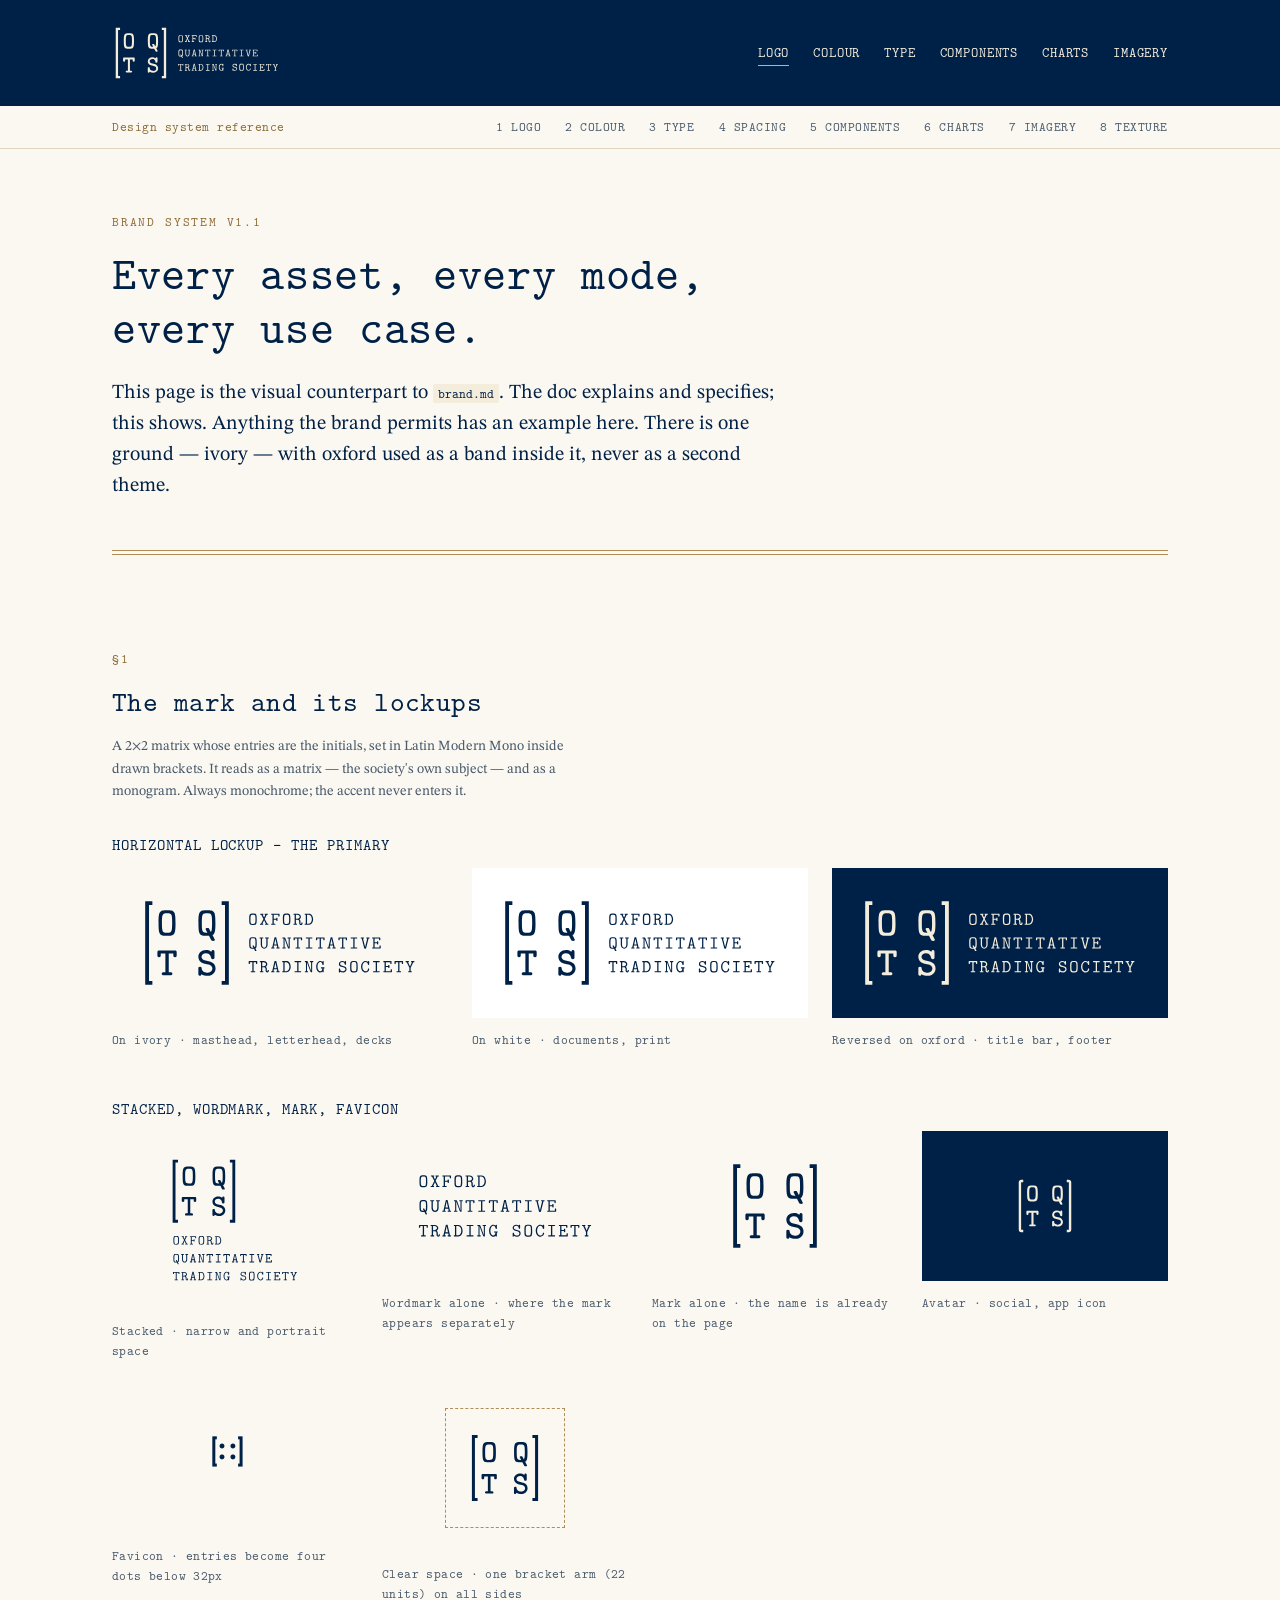
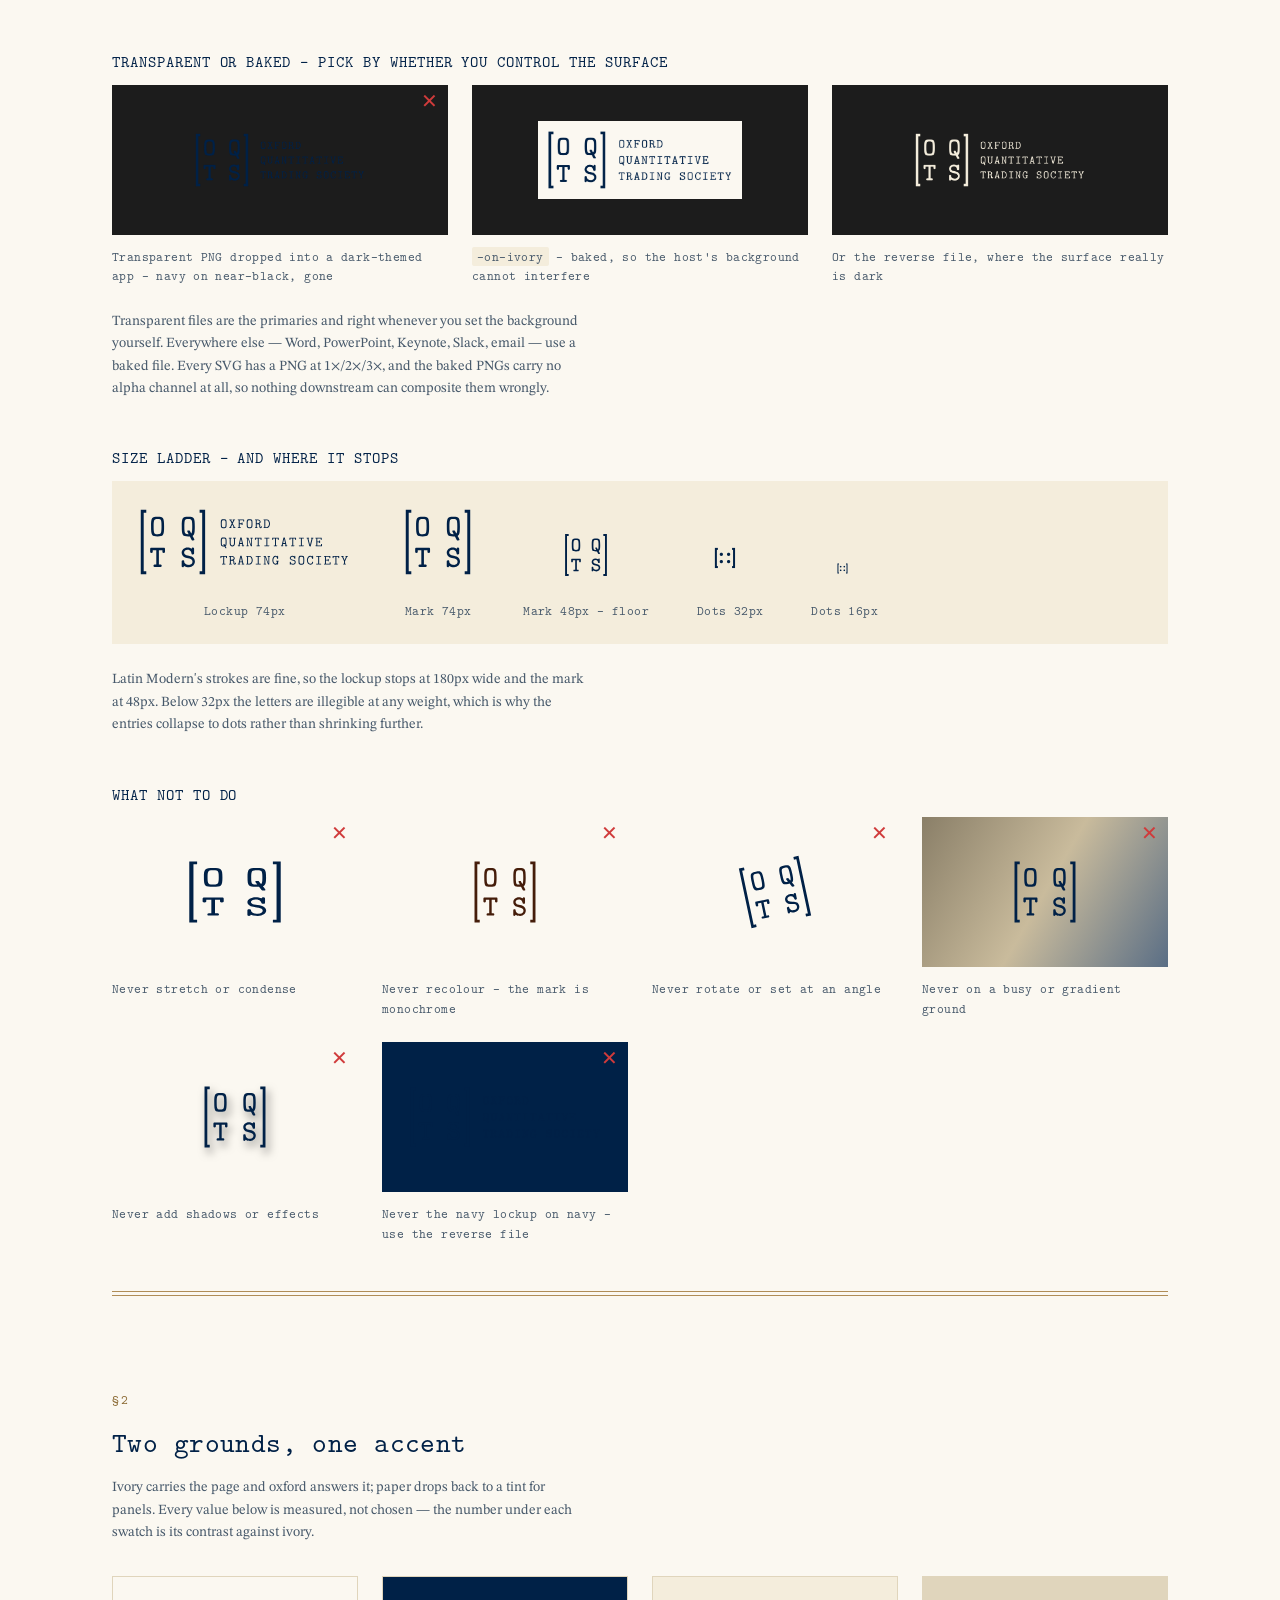
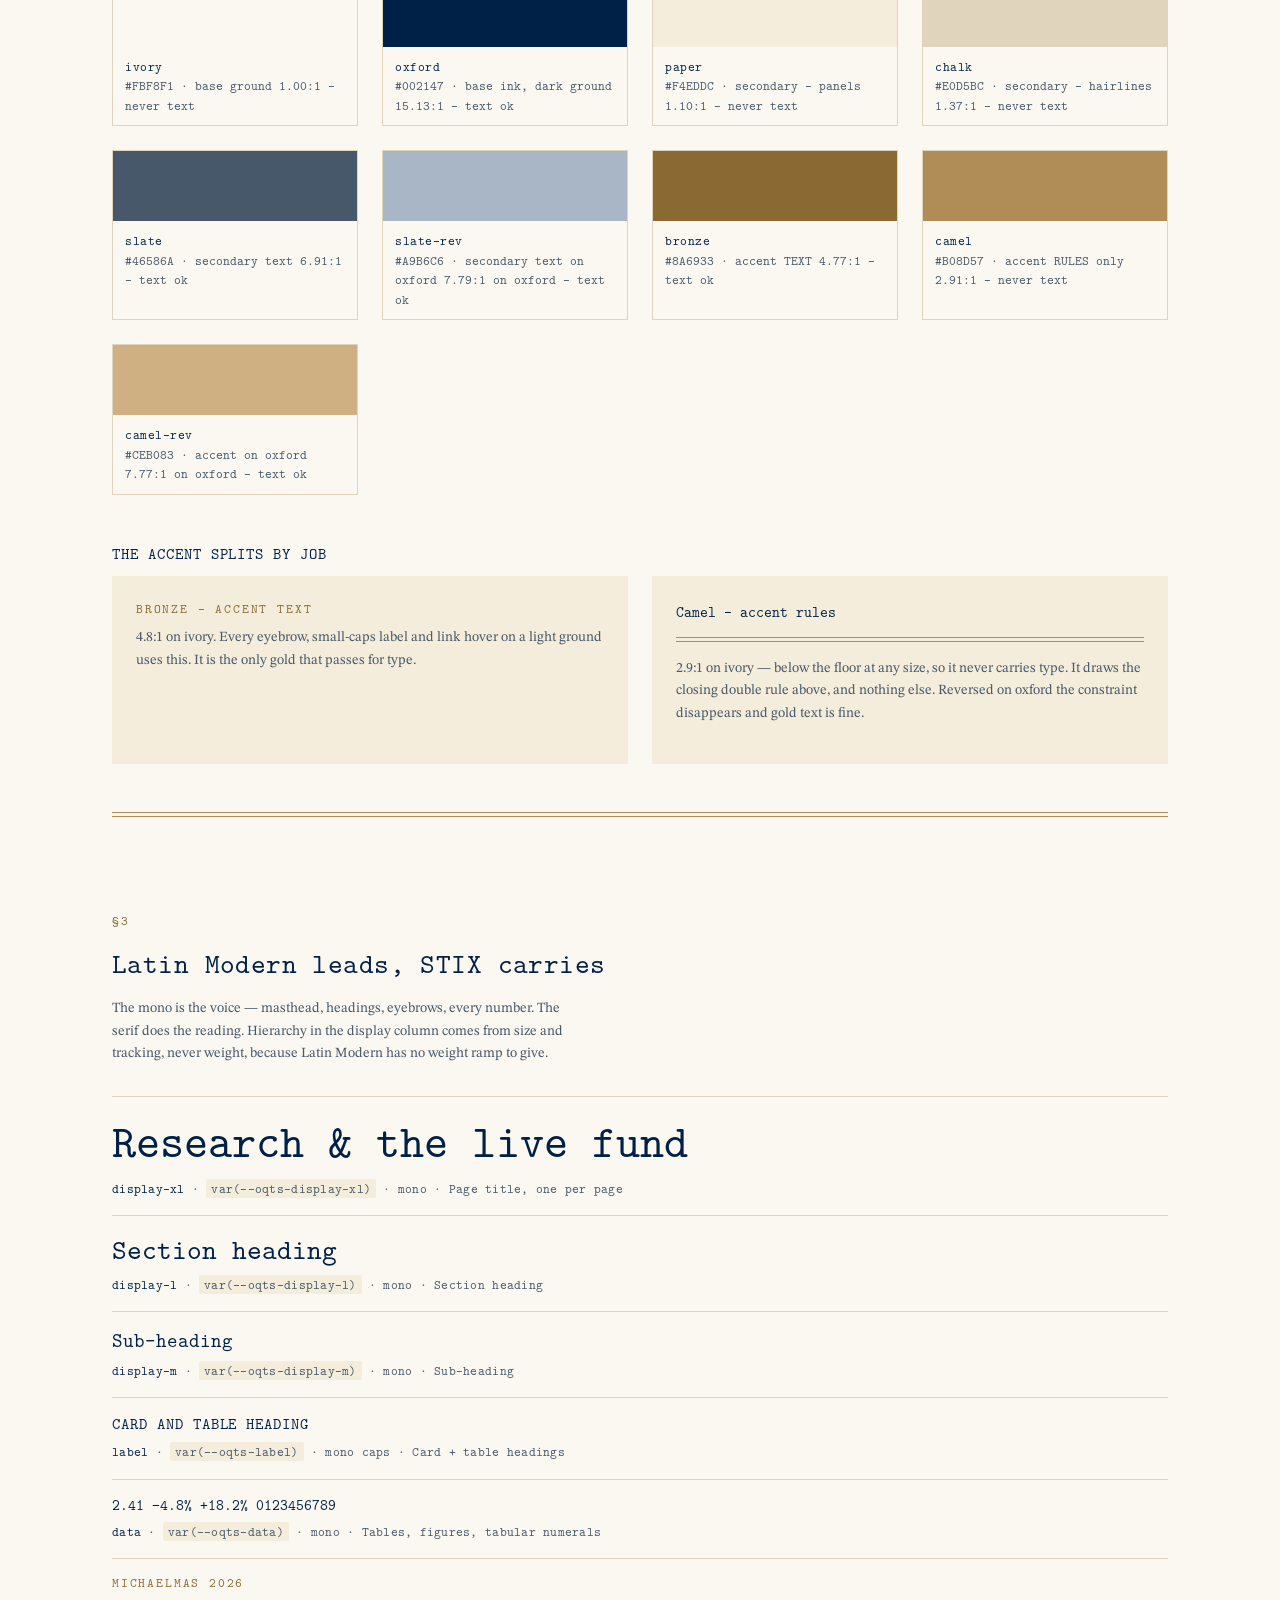
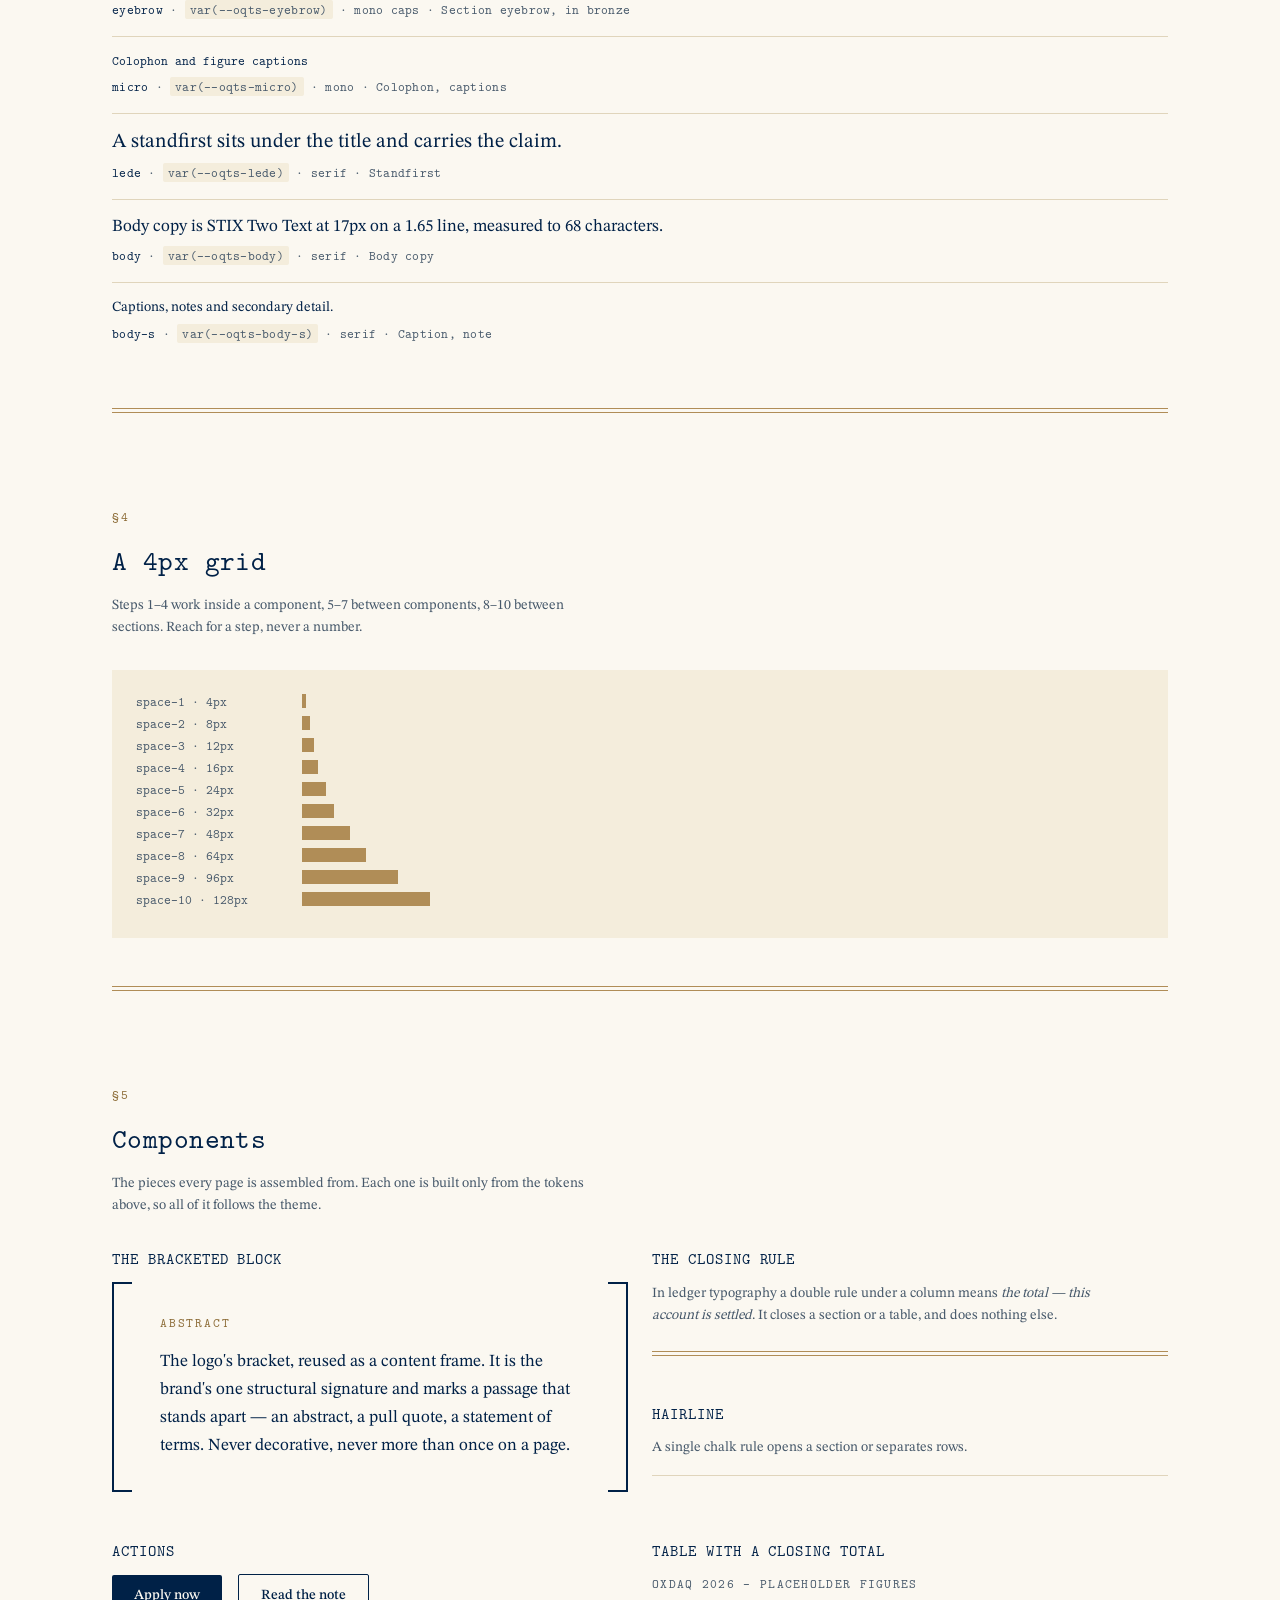
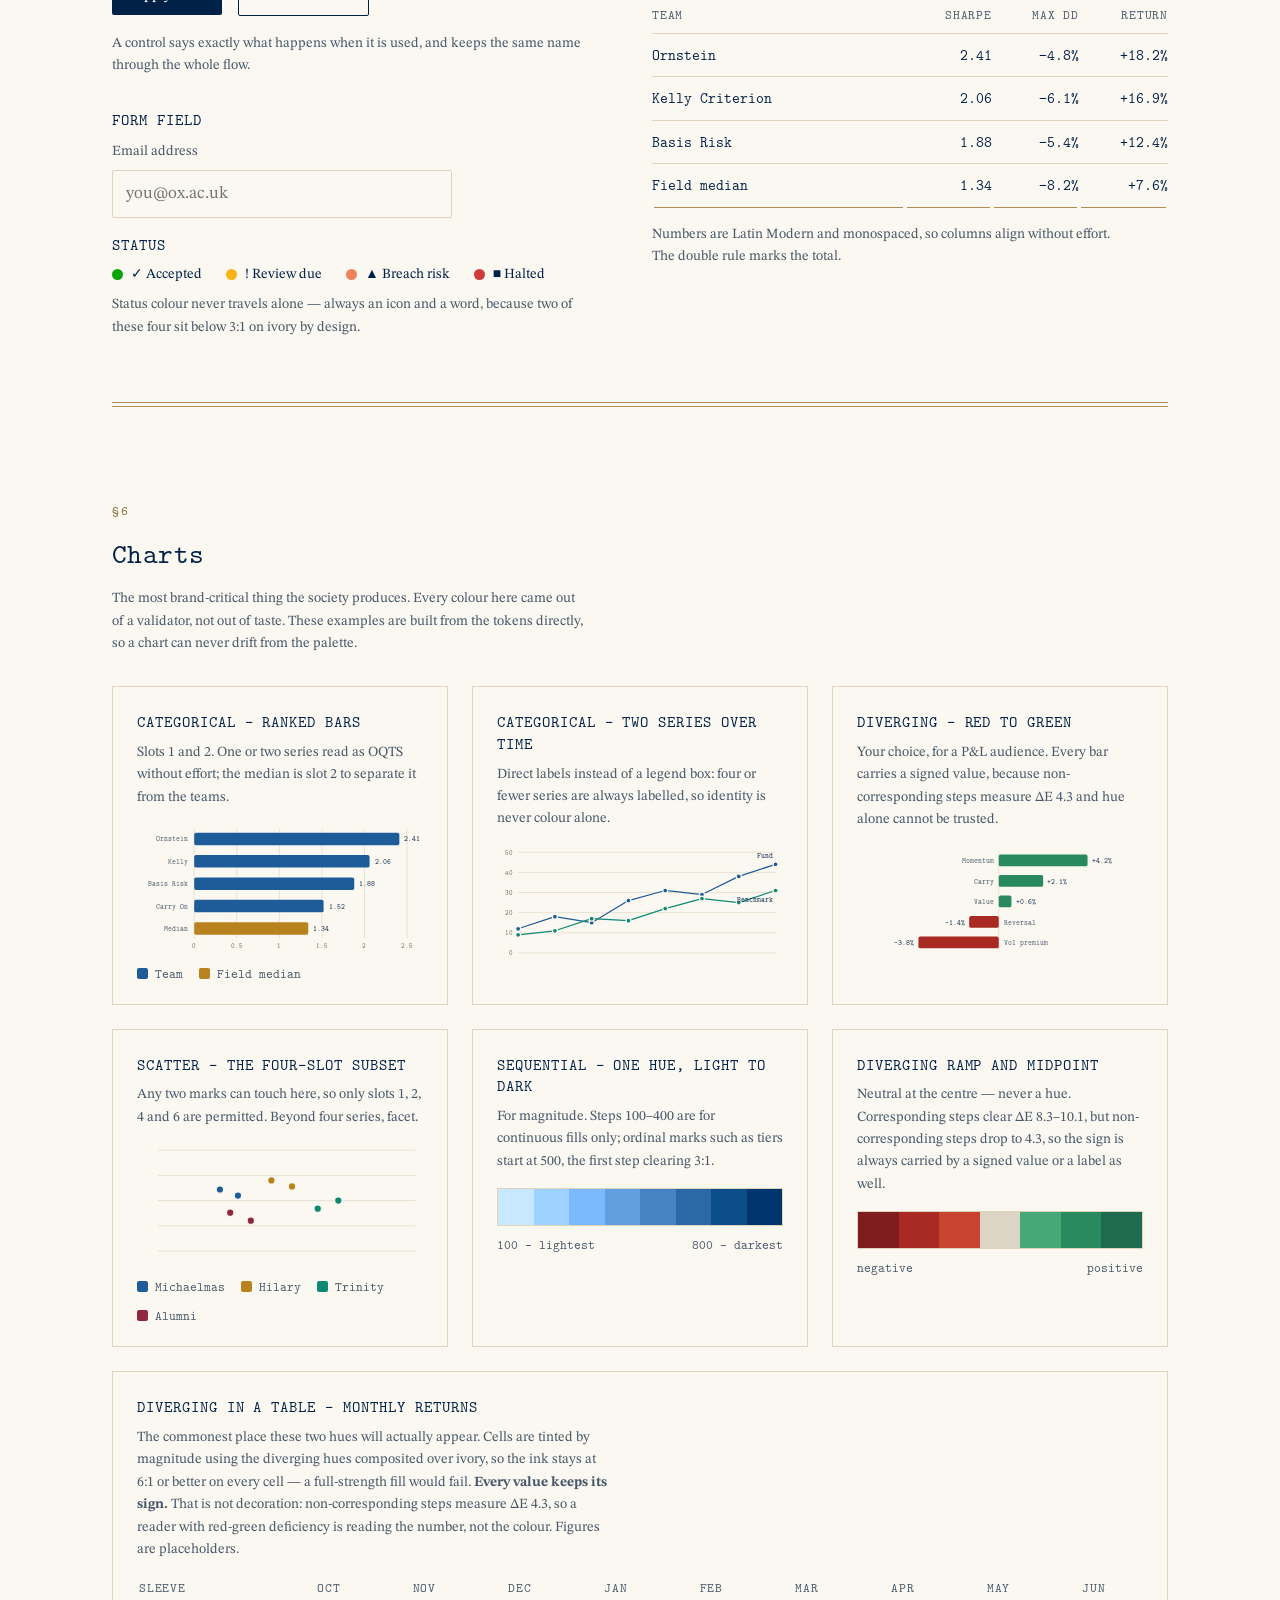
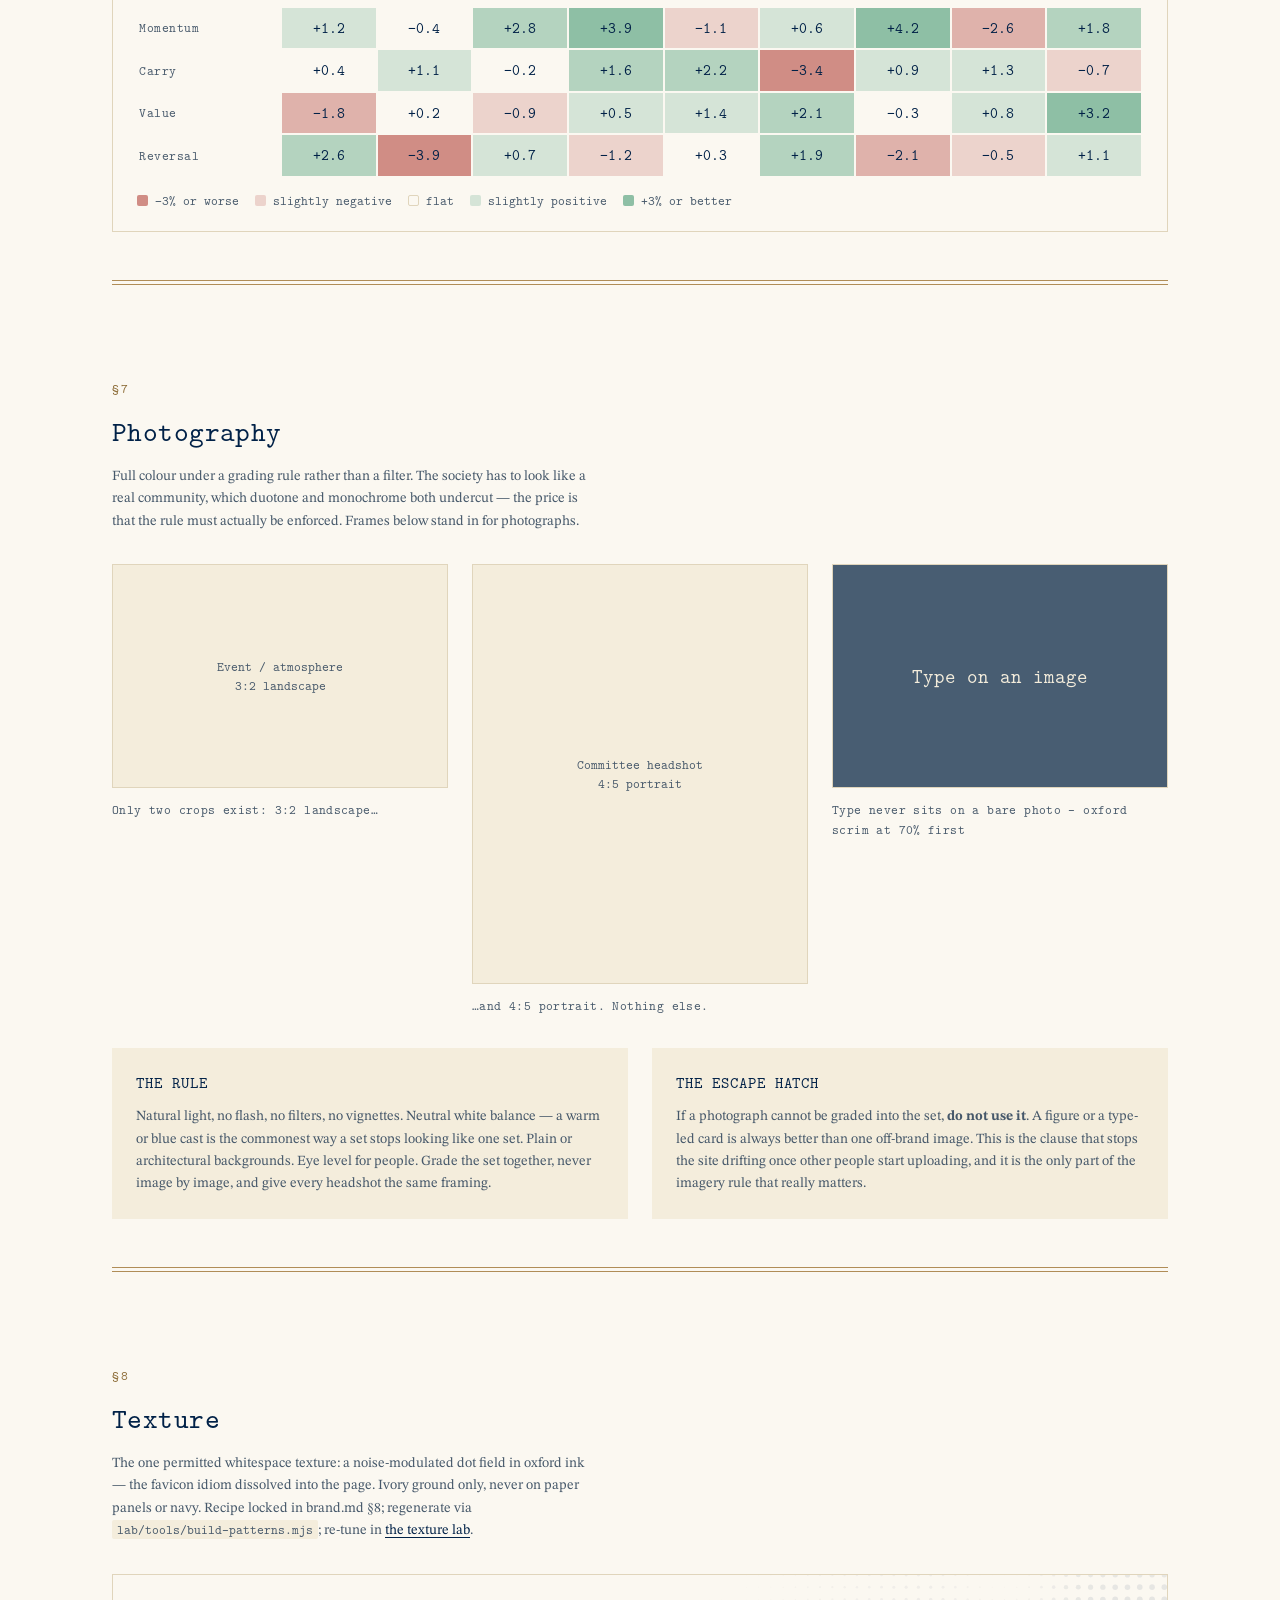
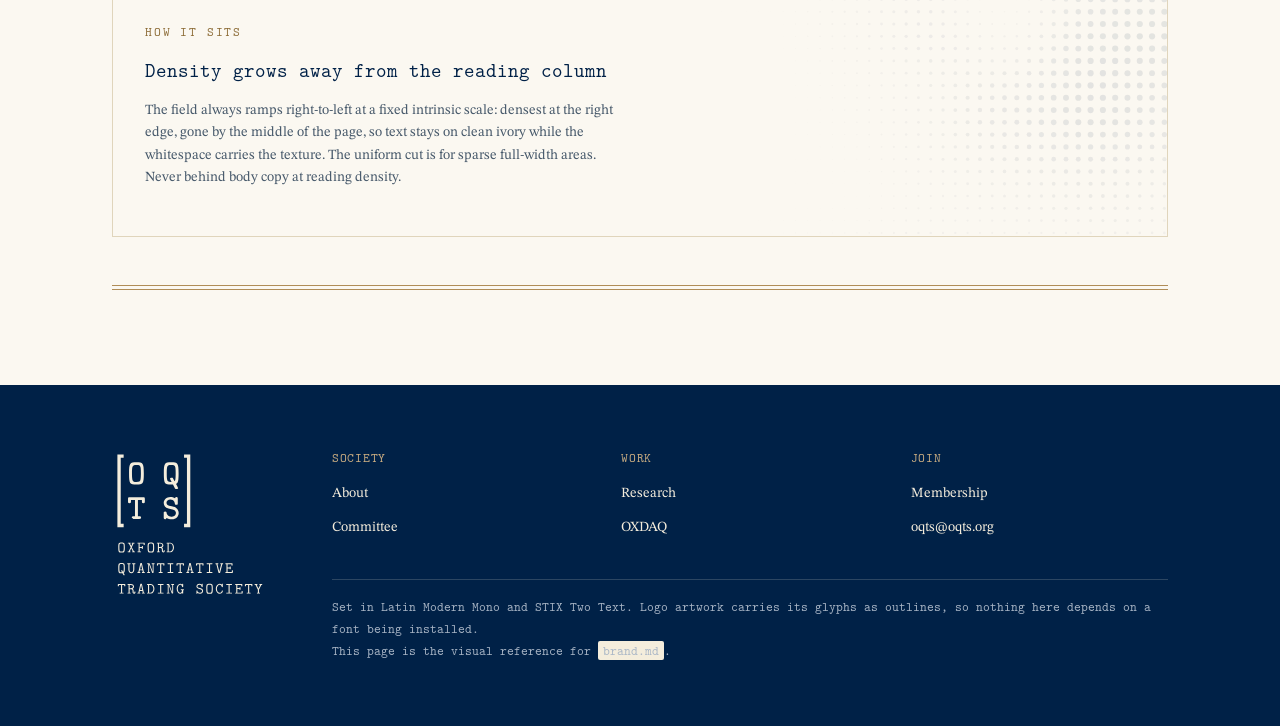
==== demo/index.html @ 9b5fce25 "Texture: fixed intrinsic scale, longer right-to-left ramp, bottom fade The right cut carries explici" ====
<!doctype html>
<html lang="en-GB">
<head>
<meta charset="utf-8">
<meta name="viewport" content="width=device-width, initial-scale=1">
<title>OQTS — design system reference</title>
<link rel="icon" href="../assets/favicon/favicon.ico">
<link rel="stylesheet" href="../assets/oqts.css">
<style>
*,*::before,*::after{box-sizing:border-box}
html{-webkit-text-size-adjust:100%; scroll-behavior:smooth}
body{
  margin:0; background:var(--oqts-surface); color:var(--oqts-ink);
  font:400 var(--oqts-body)/var(--oqts-lh-body) var(--oqts-text);
  transition:background .18s linear, color .18s linear;
}
.wrap{max-width:var(--oqts-content);margin:0 auto;padding:0 var(--oqts-gutter)}
.col{max-width:var(--oqts-measure)}

/* ── type roles ── */
.eyebrow{font:400 var(--oqts-eyebrow)/var(--oqts-lh-ui) var(--oqts-display);
  letter-spacing:var(--oqts-track-eyebrow);text-transform:uppercase;
  color:var(--oqts-accent-text);margin:0 0 var(--oqts-space-4)}
h1,h2,h3,h4{font-family:var(--oqts-display);font-weight:400;color:var(--oqts-ink);margin:0}
h1{font-size:var(--oqts-display-xl);line-height:var(--oqts-lh-tight);
  letter-spacing:var(--oqts-track-display);margin-bottom:var(--oqts-space-5)}
h2{font-size:var(--oqts-display-l);line-height:var(--oqts-lh-heading);
  letter-spacing:var(--oqts-track-display);margin-bottom:var(--oqts-space-4)}
h3{font-size:var(--oqts-display-m);line-height:1.3;margin-bottom:var(--oqts-space-3)}
h4{font-size:var(--oqts-label);line-height:1.35;letter-spacing:var(--oqts-track-label);
  text-transform:uppercase;margin-bottom:var(--oqts-space-3)}
p{margin:0 0 var(--oqts-space-4)}
.lede{font-size:var(--oqts-lede);line-height:1.55}
.note{font-size:var(--oqts-body-s);line-height:1.6;color:var(--oqts-ink-2);max-width:var(--oqts-measure)}
.mono{font-family:var(--oqts-display);font-size:var(--oqts-data)}
a{color:var(--oqts-ink);text-underline-offset:3px}
a:hover{color:var(--oqts-accent-text)}
:focus-visible{outline:2px solid var(--oqts-accent-text);outline-offset:3px}
code{font-family:var(--oqts-display);font-size:var(--oqts-micro);
  background:var(--oqts-surface-2);padding:1px 5px;border-radius:2px}

/* ── signature devices ── */
.close-rule{position:relative;border-top:1px solid var(--oqts-accent-rule);height:4px;
  margin-top:var(--oqts-space-7)}
.close-rule::after{content:'';position:absolute;inset:3px 0 auto 0;
  border-top:1px solid var(--oqts-accent-rule)}
.hair{border:0;border-top:var(--oqts-rule) solid var(--oqts-hairline);margin:0}
.bracketed{position:relative;padding:var(--oqts-space-6) var(--oqts-space-7)}
.bracketed::before,.bracketed::after{content:'';position:absolute;top:0;bottom:0;width:20px;
  border:2px solid var(--oqts-ink)}
.bracketed::before{left:0;border-right:0}
.bracketed::after{right:0;border-left:0}

/* ── page furniture ── */
.masthead{background:var(--oqts-oxford);padding:var(--oqts-space-5) 0}
.masthead .bar{display:flex;align-items:center;justify-content:space-between;
  gap:var(--oqts-space-6);flex-wrap:wrap}
.masthead img{height:58px;width:auto;display:block}
.masthead nav ul{display:flex;gap:var(--oqts-space-5);list-style:none;margin:0;padding:0;flex-wrap:wrap}
.masthead nav a{font:400 var(--oqts-body-s)/1 var(--oqts-display);letter-spacing:var(--oqts-track-label);
  text-transform:uppercase;text-decoration:none;color:var(--oqts-paper)}
.masthead nav a:hover{color:var(--oqts-camel-rev)}
.masthead nav a[aria-current]{border-bottom:1px solid var(--oqts-camel-rev);padding-bottom:4px}

.toolbar{position:sticky;top:0;z-index:20;background:var(--oqts-surface);
  border-bottom:1px solid var(--oqts-hairline);padding:var(--oqts-space-3) 0}
.toolbar .inner{display:flex;gap:var(--oqts-space-5);align-items:center;flex-wrap:wrap;
  font:400 var(--oqts-micro)/1.4 var(--oqts-display);letter-spacing:.04em}
.toolbar a{color:var(--oqts-ink-2);text-decoration:none;text-transform:uppercase}
.toolbar a:hover{color:var(--oqts-accent-text)}

section{padding-top:var(--oqts-space-9)}
.sec-head{margin-bottom:var(--oqts-space-6)}
.grid{display:grid;gap:var(--oqts-space-5)}
.g2{grid-template-columns:repeat(auto-fit,minmax(290px,1fr))}
.g3{grid-template-columns:repeat(auto-fit,minmax(215px,1fr))}
.panel{background:var(--oqts-surface-2);padding:var(--oqts-space-5)}
.spec{font:400 var(--oqts-micro)/1.55 var(--oqts-display);color:var(--oqts-ink-2);
  letter-spacing:.02em;margin-top:var(--oqts-space-2)}
.spec b{color:var(--oqts-ink);font-weight:400}
figure{margin:0}
figcaption{font:400 var(--oqts-micro)/1.5 var(--oqts-display);color:var(--oqts-ink-2);
  margin-top:var(--oqts-space-3);letter-spacing:.03em}

/* ── logo displays ── */
.logo-cell{background:var(--oqts-surface-2);padding:var(--oqts-space-5);
  display:flex;align-items:center;justify-content:center;min-height:150px}
.logo-cell.on-ivory{background:var(--oqts-ivory)}
.logo-cell.on-white{background:#fff}
.logo-cell.on-navy{background:var(--oqts-oxford)}
.logo-cell img{max-width:100%;height:auto}
.ladder{display:flex;align-items:flex-end;gap:var(--oqts-space-7);flex-wrap:wrap}
.ladder figure{text-align:center}
.avatar{width:72px;height:72px;border-radius:50%;overflow:hidden;display:block}
.avatar img{width:100%;height:100%;display:block}
.clearspace{position:relative;display:inline-block;padding:22px}
.clearspace::before{content:'';position:absolute;inset:0;border:1px dashed var(--oqts-accent-rule)}
.dont{position:relative}
.dont::after{content:'✕';position:absolute;top:6px;right:10px;color:var(--oqts-status-critical);
  font:400 20px/1 var(--oqts-display)}

/* ── colour ── */
.sw{border:1px solid var(--oqts-hairline)}
.sw .chip{height:70px}
.sw .info{padding:10px 12px;font:400 var(--oqts-micro)/1.5 var(--oqts-display)}
.sw .info b{display:block;font-weight:400;letter-spacing:.04em;color:var(--oqts-ink)}
.sw .info span{color:var(--oqts-ink-2)}

/* ── spacing ── */
.space-row{display:flex;align-items:center;gap:var(--oqts-space-4);margin-bottom:var(--oqts-space-2)}
.space-bar{background:var(--oqts-accent-rule);height:14px}
.space-lab{font:400 var(--oqts-micro)/1 var(--oqts-display);color:var(--oqts-ink-2);min-width:150px}

/* ── components ── */
.btn{display:inline-block;font:500 var(--oqts-body-s)/1 var(--oqts-text);
  background:var(--oqts-ink);color:var(--oqts-surface);padding:13px 22px;border:0;
  border-radius:2px;cursor:pointer;text-decoration:none}
.btn:hover{background:var(--oqts-accent-text);color:var(--oqts-surface)}
.btn.secondary{background:none;color:var(--oqts-ink);border:1px solid var(--oqts-ink)}
.btn.secondary:hover{background:var(--oqts-ink);color:var(--oqts-surface)}
.field{display:block;margin-bottom:var(--oqts-space-4);max-width:340px}
.field span{display:block;font:400 var(--oqts-body-s)/1.4 var(--oqts-text);
  color:var(--oqts-ink-2);margin-bottom:var(--oqts-space-2)}
.field input{width:100%;font:400 var(--oqts-body)/1.4 var(--oqts-text);
  padding:11px 13px;background:var(--oqts-surface);color:var(--oqts-ink);
  border:1px solid var(--oqts-hairline);border-radius:2px}
.field input:focus-visible{border-color:var(--oqts-ink)}
table{width:100%;border-collapse:collapse;font:400 var(--oqts-data)/1.5 var(--oqts-display);
  font-variant-numeric:tabular-nums}
caption{text-align:left;font:400 var(--oqts-micro)/1.5 var(--oqts-display);
  letter-spacing:.1em;text-transform:uppercase;color:var(--oqts-ink-2);
  padding-bottom:var(--oqts-space-3)}
th{text-align:left;font-weight:400;color:var(--oqts-ink-2);letter-spacing:var(--oqts-track-label);
  text-transform:uppercase;font-size:var(--oqts-micro);padding:0 var(--oqts-space-4) var(--oqts-space-2) 0;
  border-bottom:1px solid var(--oqts-hairline)}
td{padding:10px var(--oqts-space-4) 10px 0;border-bottom:1px solid var(--oqts-hairline)}
td.num,th.num{text-align:right;padding-right:0}
tr.total td{border-bottom:0;border-top:1px solid var(--oqts-accent-rule);
  box-shadow:0 3px 0 -2px var(--oqts-accent-rule)}
.rtn{width:100%;border-collapse:separate;border-spacing:2px;
  font:400 var(--oqts-data)/1.5 var(--oqts-display);font-variant-numeric:tabular-nums}
.rtn th{border:0;padding:0 0 var(--oqts-space-2) 0;text-align:center}
.rtn th.row{text-align:left;padding-right:var(--oqts-space-4)}
.rtn td{border:0;padding:9px 6px;text-align:center;color:var(--oqts-chart-ink)}
.rtn td.row{text-align:left;color:var(--oqts-ink-2);background:none;padding-left:0;
  font-size:var(--oqts-micro);letter-spacing:.04em}
.status-row{display:flex;gap:var(--oqts-space-5);flex-wrap:wrap;align-items:center}
.status{display:flex;align-items:center;gap:8px;font:400 var(--oqts-body-s)/1 var(--oqts-text);
  color:var(--oqts-ink)}
.status i{width:11px;height:11px;border-radius:50%;display:block;flex:none}

/* ── charts ── */
.chart{background:var(--oqts-chart-surface);padding:var(--oqts-space-5);
  border:1px solid var(--oqts-hairline)}
.chart h4{margin-bottom:var(--oqts-space-2)}
.chart svg{display:block;width:100%;height:auto;overflow:visible}
.legend{display:flex;gap:var(--oqts-space-4);flex-wrap:wrap;margin-top:var(--oqts-space-3);
  font:400 var(--oqts-micro)/1 var(--oqts-display);color:var(--oqts-ink-2)}
.legend span{display:flex;align-items:center;gap:7px}
.legend i{width:11px;height:11px;display:block;border-radius:2px}
.ramp{display:flex;height:38px;border:1px solid var(--oqts-hairline)}
.ramp div{flex:1}

/* ── imagery ── */
.imgframe{background:var(--oqts-surface-2);border:1px solid var(--oqts-hairline);
  display:flex;align-items:center;justify-content:center;
  font:400 var(--oqts-micro)/1.5 var(--oqts-display);color:var(--oqts-ink-2);text-align:center;padding:12px}
.r32{aspect-ratio:3/2}.r45{aspect-ratio:4/5}
.scrim{position:relative;color:var(--oqts-paper)}
.scrim::before{content:'';position:absolute;inset:0;background:var(--oqts-oxford);opacity:.7}
.scrim .on-top{position:relative;font-family:var(--oqts-display);font-size:var(--oqts-display-m);
  color:var(--oqts-paper)}

footer{background:var(--oqts-oxford);color:var(--oqts-paper);
  padding:var(--oqts-space-8) 0 var(--oqts-space-7);margin-top:var(--oqts-space-9)}
footer img{height:150px;width:auto;display:block}
footer .cols{display:grid;grid-template-columns:auto 1fr;gap:var(--oqts-space-8);align-items:start}
footer h4{color:var(--oqts-camel-rev);font-size:var(--oqts-micro)}
footer ul{list-style:none;margin:0;padding:0}
footer li{margin-bottom:6px}
footer a{color:var(--oqts-paper);text-decoration:none;font-size:var(--oqts-body-s)}
footer a:hover{color:var(--oqts-camel-rev);text-decoration:underline}
footer .colophon{margin-top:var(--oqts-space-6);padding-top:var(--oqts-space-4);
  border-top:1px solid rgba(244,237,220,.18);
  font:400 var(--oqts-micro)/1.7 var(--oqts-display);color:var(--oqts-slate-rev)}
.foot-links{display:grid;grid-template-columns:repeat(auto-fit,minmax(140px,1fr));gap:var(--oqts-space-6)}

@media (max-width:680px){
  footer .cols{grid-template-columns:1fr}
  .bracketed{padding:var(--oqts-space-5) var(--oqts-space-5)}
  .bracketed::before,.bracketed::after{width:13px}
}
@media (prefers-reduced-motion:reduce){*{transition:none!important;animation:none!important}}
</style>
</head>
<body>

<header class="masthead">
  <div class="wrap bar">
    <a href="#top" aria-label="OQTS home"><img id="mastLogo"
       src="../assets/logo/oqts-lockup-reverse.svg" alt="Oxford Quantitative Trading Society"></a>
    <nav aria-label="Primary"><ul>
      <li><a href="#logo" aria-current="page">Logo</a></li>
      <li><a href="#colour">Colour</a></li>
      <li><a href="#type">Type</a></li>
      <li><a href="#components">Components</a></li>
      <li><a href="#charts">Charts</a></li>
      <li><a href="#imagery">Imagery</a></li>
    </ul></nav>
  </div>
</header>

<div class="toolbar">
  <div class="wrap inner">
    <span style="color:var(--oqts-accent-text);margin-right:auto">Design system reference</span>
    <a href="#logo">1 Logo</a><a href="#colour">2 Colour</a><a href="#type">3 Type</a>
    <a href="#space">4 Spacing</a><a href="#components">5 Components</a>
    <a href="#charts">6 Charts</a><a href="#imagery">7 Imagery</a><a href="#texture">8 Texture</a>
  </div>
</div>

<main id="top">
  <div class="wrap">
    <section style="padding-top:var(--oqts-space-8)">
      <p class="eyebrow">Brand system v1.1</p>
      <h1 class="col">Every asset, every mode,<br>every use case.</h1>
      <p class="lede col">This page is the visual counterpart to <code>brand.md</code>. The doc
        explains and specifies; this shows. Anything the brand permits has an example here.
        There is one ground — ivory — with oxford used as a band inside it, never as a second theme.</p>
      <div class="close-rule"></div>
    </section>

    <!-- ══════════ 1. LOGO ══════════ -->
    <section id="logo">
      <div class="sec-head">
        <p class="eyebrow">§1</p>
        <h2>The mark and its lockups</h2>
        <p class="note">A 2&times;2 matrix whose entries are the initials, set in Latin Modern Mono
          inside drawn brackets. It reads as a matrix — the society's own subject — and as a
          monogram. Always monochrome; the accent never enters it.</p>
      </div>

      <h4>Horizontal lockup — the primary</h4>
      <div class="grid g3" style="margin-bottom:var(--oqts-space-7)">
        <figure><div class="logo-cell on-ivory"><img src="../assets/logo/oqts-lockup.svg" alt="" style="height:96px"></div>
          <figcaption>On ivory · masthead, letterhead, decks</figcaption></figure>
        <figure><div class="logo-cell on-white"><img src="../assets/logo/oqts-lockup.svg" alt="" style="height:96px"></div>
          <figcaption>On white · documents, print</figcaption></figure>
        <figure><div class="logo-cell on-navy"><img src="../assets/logo/oqts-lockup-reverse.svg" alt="" style="height:96px"></div>
          <figcaption>Reversed on oxford · title bar, footer</figcaption></figure>
      </div>

      <h4>Stacked, wordmark, mark, favicon</h4>
      <div class="grid g3" style="margin-bottom:var(--oqts-space-7)">
        <figure><div class="logo-cell on-ivory"><img src="../assets/logo/oqts-lockup-stacked.svg" alt="" style="height:130px"></div>
          <figcaption>Stacked · narrow and portrait space</figcaption></figure>
        <figure><div class="logo-cell on-ivory"><img src="../assets/logo/oqts-wordmark.svg" alt="" style="height:74px"></div>
          <figcaption>Wordmark alone · where the mark appears separately</figcaption></figure>
        <figure><div class="logo-cell on-ivory"><img src="../assets/logo/oqts-mark.svg" alt="" style="height:96px"></div>
          <figcaption>Mark alone · the name is already on the page</figcaption></figure>
        <figure><div class="logo-cell on-navy"><span class="avatar"><img src="../assets/logo/oqts-mark-on-navy.svg" alt=""></span></div>
          <figcaption>Avatar · social, app icon</figcaption></figure>
        <figure><div class="logo-cell on-ivory"><img src="../assets/favicon/favicon-48.png" alt="" style="height:48px;image-rendering:auto"></div>
          <figcaption>Favicon · entries become four dots below 32px</figcaption></figure>
        <figure><div class="logo-cell on-ivory"><span class="clearspace"><img src="../assets/logo/oqts-mark.svg" alt="" style="height:76px;display:block"></span></div>
          <figcaption>Clear space · one bracket arm (22 units) on all sides</figcaption></figure>
      </div>

      <h4>Transparent or baked — pick by whether you control the surface</h4>
      <div class="grid g3" style="margin-bottom:var(--oqts-space-7)">
        <figure class="dont"><div class="logo-cell" style="background:#1c1c1c">
            <img src="../assets/logo-png/oqts-lockup.png" alt="" style="height:60px"></div>
          <figcaption>Transparent PNG dropped into a dark-themed app — navy on near-black, gone</figcaption></figure>
        <figure><div class="logo-cell" style="background:#1c1c1c">
            <img src="../assets/logo-png/oqts-lockup-on-ivory.png" alt="" style="height:78px"></div>
          <figcaption><code>-on-ivory</code> — baked, so the host's background cannot interfere</figcaption></figure>
        <figure><div class="logo-cell" style="background:#1c1c1c">
            <img src="../assets/logo-png/oqts-lockup-reverse.png" alt="" style="height:60px"></div>
          <figcaption>Or the reverse file, where the surface really is dark</figcaption></figure>
      </div>
      <p class="note" style="margin-top:calc(var(--oqts-space-5)*-1);margin-bottom:var(--oqts-space-7)">
        Transparent files are the primaries and right whenever you set the background yourself.
        Everywhere else — Word, PowerPoint, Keynote, Slack, email — use a baked file. Every SVG
        has a PNG at 1&times;/2&times;/3&times;, and the baked PNGs carry no alpha channel at all,
        so nothing downstream can composite them wrongly.</p>

      <h4>Size ladder — and where it stops</h4>
      <div class="ladder panel" style="margin-bottom:var(--oqts-space-7)">
        <figure><img src="../assets/logo/oqts-lockup.svg" alt="" style="height:74px"><figcaption>Lockup 74px</figcaption></figure>
        <figure><img src="../assets/logo/oqts-mark.svg" alt="" style="height:74px"><figcaption>Mark 74px</figcaption></figure>
        <figure><img src="../assets/logo/oqts-mark.svg" alt="" style="height:48px"><figcaption>Mark 48px — floor</figcaption></figure>
        <figure><img src="../assets/favicon/favicon-32.png" alt="" style="height:32px"><figcaption>Dots 32px</figcaption></figure>
        <figure><img src="../assets/favicon/favicon-16.png" alt="" style="height:16px"><figcaption>Dots 16px</figcaption></figure>
      </div>
      <p class="note" style="margin-top:calc(var(--oqts-space-5)*-1);margin-bottom:var(--oqts-space-7)">
        Latin Modern's strokes are fine, so the lockup stops at 180px wide and the mark at 48px.
        Below 32px the letters are illegible at any weight, which is why the entries collapse to
        dots rather than shrinking further.</p>

      <h4>What not to do</h4>
      <div class="grid g3">
        <figure class="dont"><div class="logo-cell on-ivory"><img src="../assets/logo/oqts-mark.svg" alt="" style="height:70px;transform:scaleX(1.5)"></div>
          <figcaption>Never stretch or condense</figcaption></figure>
        <figure class="dont"><div class="logo-cell on-ivory"><img src="../assets/logo/oqts-mark.svg" alt="" style="height:70px;filter:sepia(1) saturate(6) hue-rotate(-20deg)"></div>
          <figcaption>Never recolour — the mark is monochrome</figcaption></figure>
        <figure class="dont"><div class="logo-cell on-ivory"><img src="../assets/logo/oqts-mark.svg" alt="" style="height:70px;transform:rotate(-12deg)"></div>
          <figcaption>Never rotate or set at an angle</figcaption></figure>
        <figure class="dont"><div class="logo-cell" style="background:linear-gradient(120deg,#8a7f68,#c9bb9c,#5a6e85)"><img src="../assets/logo/oqts-mark.svg" alt="" style="height:70px"></div>
          <figcaption>Never on a busy or gradient ground</figcaption></figure>
        <figure class="dont"><div class="logo-cell on-ivory"><img src="../assets/logo/oqts-mark.svg" alt="" style="height:70px;filter:drop-shadow(3px 5px 4px rgba(0,0,0,.5))"></div>
          <figcaption>Never add shadows or effects</figcaption></figure>
        <figure class="dont"><div class="logo-cell on-navy"><img src="../assets/logo/oqts-lockup.svg" alt="" style="height:70px"></div>
          <figcaption>Never the navy lockup on navy — use the reverse file</figcaption></figure>
      </div>
      <div class="close-rule"></div>
    </section>

    <!-- ══════════ 2. COLOUR ══════════ -->
    <section id="colour">
      <div class="sec-head">
        <p class="eyebrow">§2</p>
        <h2>Two grounds, one accent</h2>
        <p class="note">Ivory carries the page and oxford answers it; paper drops back to a tint for
          panels. Every value below is measured, not chosen — the number under each swatch is its
          contrast against ivory.</p>
      </div>
      <div class="grid g3" id="swatches"></div>

      <h4 style="margin-top:var(--oqts-space-7)">The accent splits by job</h4>
      <div class="grid g2">
        <div class="panel">
          <p class="eyebrow" style="margin-bottom:var(--oqts-space-2)">Bronze — accent text</p>
          <p class="note" style="margin:0">4.8:1 on ivory. Every eyebrow, small-caps label and link
            hover on a light ground uses this. It is the only gold that passes for type.</p>
        </div>
        <div class="panel">
          <p class="mono" style="margin:0 0 var(--oqts-space-2)">Camel — accent rules</p>
          <div class="close-rule" style="margin-top:var(--oqts-space-3)"></div>
          <p class="note" style="margin-top:var(--oqts-space-4)">2.9:1 on ivory — below the floor at
            any size, so it never carries type. It draws the closing double rule above, and nothing
            else. Reversed on oxford the constraint disappears and gold text is fine.</p>
        </div>
      </div>
      <div class="close-rule"></div>
    </section>

    <!-- ══════════ 3. TYPE ══════════ -->
    <section id="type">
      <div class="sec-head">
        <p class="eyebrow">§3</p>
        <h2>Latin Modern leads, STIX carries</h2>
        <p class="note">The mono is the voice — masthead, headings, eyebrows, every number. The serif
          does the reading. Hierarchy in the display column comes from size and tracking, never
          weight, because Latin Modern has no weight ramp to give.</p>
      </div>
      <div id="typescale"></div>
      <div class="close-rule"></div>
    </section>

    <!-- ══════════ 4. SPACING ══════════ -->
    <section id="space">
      <div class="sec-head">
        <p class="eyebrow">§4</p>
        <h2>A 4px grid</h2>
        <p class="note">Steps 1–4 work inside a component, 5–7 between components, 8–10 between
          sections. Reach for a step, never a number.</p>
      </div>
      <div id="spacescale" class="panel"></div>
      <div class="close-rule"></div>
    </section>

    <!-- ══════════ 5. COMPONENTS ══════════ -->
    <section id="components">
      <div class="sec-head">
        <p class="eyebrow">§5</p>
        <h2>Components</h2>
        <p class="note">The pieces every page is assembled from. Each one is built only from the
          tokens above, so all of it follows the theme.</p>
      </div>

      <div class="grid g2">
        <div>
          <h4>The bracketed block</h4>
          <div class="bracketed">
            <p class="eyebrow">Abstract</p>
            <p style="margin:0">The logo's bracket, reused as a content frame. It is the brand's one
              structural signature and marks a passage that stands apart — an abstract, a pull
              quote, a statement of terms. Never decorative, never more than once on a page.</p>
          </div>
        </div>
        <div>
          <h4>The closing rule</h4>
          <p class="note">In ledger typography a double rule under a column means <em>the total —
            this account is settled</em>. It closes a section or a table, and does nothing else.</p>
          <div class="close-rule" style="margin-top:var(--oqts-space-5)"></div>
          <h4 style="margin-top:var(--oqts-space-7)">Hairline</h4>
          <p class="note">A single chalk rule opens a section or separates rows.</p>
          <hr class="hair" style="margin-top:var(--oqts-space-4)">
        </div>
      </div>

      <div class="grid g2" style="margin-top:var(--oqts-space-7)">
        <div>
          <h4>Actions</h4>
          <p><a href="#components" class="btn">Apply now</a>
             <a href="#components" class="btn secondary" style="margin-left:var(--oqts-space-3)">Read the note</a></p>
          <p class="note">A control says exactly what happens when it is used, and keeps the same
            name through the whole flow.</p>
          <h4 style="margin-top:var(--oqts-space-6)">Form field</h4>
          <label class="field"><span>Email address</span><input type="email" placeholder="you@ox.ac.uk"></label>
          <h4>Status</h4>
          <div class="status-row">
            <span class="status"><i style="background:var(--oqts-status-good)"></i>✓ Accepted</span>
            <span class="status"><i style="background:var(--oqts-status-warning)"></i>! Review due</span>
            <span class="status"><i style="background:var(--oqts-status-serious)"></i>▲ Breach risk</span>
            <span class="status"><i style="background:var(--oqts-status-critical)"></i>■ Halted</span>
          </div>
          <p class="note" style="margin-top:var(--oqts-space-3)">Status colour never travels alone —
            always an icon and a word, because two of these four sit below 3:1 on ivory by design.</p>
        </div>
        <div>
          <h4>Table with a closing total</h4>
          <table>
            <caption>OXDAQ 2026 — placeholder figures</caption>
            <thead><tr><th scope="col">Team</th><th scope="col" class="num">Sharpe</th>
              <th scope="col" class="num">Max DD</th><th scope="col" class="num">Return</th></tr></thead>
            <tbody>
              <tr><td>Ornstein</td><td class="num">2.41</td><td class="num">−4.8%</td><td class="num">+18.2%</td></tr>
              <tr><td>Kelly Criterion</td><td class="num">2.06</td><td class="num">−6.1%</td><td class="num">+16.9%</td></tr>
              <tr><td>Basis Risk</td><td class="num">1.88</td><td class="num">−5.4%</td><td class="num">+12.4%</td></tr>
              <tr class="total"><td>Field median</td><td class="num">1.34</td><td class="num">−8.2%</td><td class="num">+7.6%</td></tr>
            </tbody>
          </table>
          <p class="note" style="margin-top:var(--oqts-space-4)">Numbers are Latin Modern and
            monospaced, so columns align without effort. The double rule marks the total.</p>
        </div>
      </div>
      <div class="close-rule"></div>
    </section>

    <!-- ══════════ 6. CHARTS ══════════ -->
    <section id="charts">
      <div class="sec-head">
        <p class="eyebrow">§6</p>
        <h2>Charts</h2>
        <p class="note">The most brand-critical thing the society produces. Every colour here came
          out of a validator, not out of taste. These examples are built from the tokens directly,
          so a chart can never drift from the palette.</p>
      </div>
      <div class="grid g2" id="charts-grid"></div>

      <figure class="chart" style="margin-top:var(--oqts-space-5)">
        <h4>Diverging in a table — monthly returns</h4>
        <p class="note" style="margin-bottom:var(--oqts-space-4)">The commonest place these two
          hues will actually appear. Cells are tinted by magnitude using the diverging hues
          composited over ivory, so the ink stays at 6:1 or better on every cell — a full-strength
          fill would fail. <b>Every value keeps its sign.</b> That is not decoration: non-corresponding
          steps measure ΔE 4.3, so a reader with red-green deficiency is reading the number, not
          the colour. Figures are placeholders.</p>
        <table class="rtn" id="returns"></table>
        <div class="legend" style="margin-top:var(--oqts-space-4)">
          <span><i style="background:var(--oqts-div-cell-neg-3)"></i>−3% or worse</span>
          <span><i style="background:var(--oqts-div-cell-neg-1)"></i>slightly negative</span>
          <span><i style="background:var(--oqts-div-cell-zero);border:1px solid var(--oqts-hairline)"></i>flat</span>
          <span><i style="background:var(--oqts-div-cell-pos-1)"></i>slightly positive</span>
          <span><i style="background:var(--oqts-div-cell-pos-3)"></i>+3% or better</span>
        </div>
      </figure>
      <div class="close-rule"></div>
    </section>

    <!-- ══════════ 7. IMAGERY ══════════ -->
    <section id="imagery">
      <div class="sec-head">
        <p class="eyebrow">§7</p>
        <h2>Photography</h2>
        <p class="note">Full colour under a grading rule rather than a filter. The society has to
          look like a real community, which duotone and monochrome both undercut — the price is
          that the rule must actually be enforced. Frames below stand in for photographs.</p>
      </div>
      <div class="grid g3">
        <figure><div class="imgframe r32">Event / atmosphere<br>3:2 landscape</div>
          <figcaption>Only two crops exist: 3:2 landscape…</figcaption></figure>
        <figure><div class="imgframe r45">Committee headshot<br>4:5 portrait</div>
          <figcaption>…and 4:5 portrait. Nothing else.</figcaption></figure>
        <figure><div class="imgframe r32 scrim"><span class="on-top">Type on an image</span></div>
          <figcaption>Type never sits on a bare photo — oxford scrim at 70% first</figcaption></figure>
      </div>
      <div class="grid g2" style="margin-top:var(--oqts-space-6)">
        <div class="panel"><h4>The rule</h4><p class="note" style="margin:0">
          Natural light, no flash, no filters, no vignettes. Neutral white balance — a warm or blue
          cast is the commonest way a set stops looking like one set. Plain or architectural
          backgrounds. Eye level for people. Grade the set together, never image by image, and give
          every headshot the same framing.</p></div>
        <div class="panel"><h4>The escape hatch</h4><p class="note" style="margin:0">
          If a photograph cannot be graded into the set, <b>do not use it</b>. A figure or a
          type-led card is always better than one off-brand image. This is the clause that stops
          the site drifting once other people start uploading, and it is the only part of the
          imagery rule that really matters.</p></div>
      </div>
      <div class="close-rule"></div>
    </section>

    <section id="texture">
      <div class="sec-head">
        <p class="eyebrow">§8</p>
        <h2>Texture</h2>
        <p class="note">The one permitted whitespace texture: a noise-modulated dot field in
          oxford ink — the favicon idiom dissolved into the page. Ivory ground only, never on
          paper panels or navy. Recipe locked in brand.md §8; regenerate via
          <code>lab/tools/build-patterns.mjs</code>; re-tune in <a href="../lab/textures.html">the texture lab</a>.</p>
      </div>
      <div style="position:relative;border:1px solid var(--oqts-hairline);padding:var(--oqts-space-7) var(--oqts-space-6)">
        <img src="../assets/patterns/oqts-dots-right.svg" alt=""
          style="position:absolute;inset:0;width:100%;height:100%;object-fit:cover;object-position:right">
        <div style="position:relative;max-width:30em">
          <p class="eyebrow">How it sits</p>
          <h3 style="margin-bottom:var(--oqts-space-4)">Density grows away from the reading column</h3>
          <p class="note" style="margin:0">The field always ramps right-to-left at a fixed
            intrinsic scale: densest at the right edge, gone by the middle of the page, so text
            stays on clean ivory while the whitespace carries the texture. The uniform cut is
            for sparse full-width areas. Never behind body copy at reading density.</p>
        </div>
      </div>
      <div class="close-rule"></div>
    </section>
  </div>
</main>

<footer>
  <div class="wrap cols">
    <img src="../assets/logo/oqts-lockup-stacked-reverse.svg" alt="Oxford Quantitative Trading Society">
    <div>
      <div class="foot-links">
        <div><h4>Society</h4><ul><li><a href="#logo">About</a></li><li><a href="#logo">Committee</a></li></ul></div>
        <div><h4>Work</h4><ul><li><a href="#charts">Research</a></li><li><a href="#charts">OXDAQ</a></li></ul></div>
        <div><h4>Join</h4><ul><li><a href="#components">Membership</a></li><li><a href="mailto:oqts@oqts.org">oqts@oqts.org</a></li></ul></div>
      </div>
      <p class="colophon">Set in Latin Modern Mono and STIX Two Text. Logo artwork carries its
        glyphs as outlines, so nothing here depends on a font being installed.<br>
        This page is the visual reference for <code>brand.md</code>.</p>
    </div>
  </div>
</footer>

<script>
/* ── colour swatches, with live contrast against the current ground ── */
const TOKENS = [
  ['ivory','#FBF8F1','base ground'], ['oxford','#002147','base ink, dark ground'],
  ['paper','#F4EDDC','secondary — panels'], ['chalk','#E0D5BC','secondary — hairlines'],
  ['slate','#46586A','secondary text'], ['slate-rev','#A9B6C6','secondary text on oxford','#002147'],
  ['bronze','#8A6933','accent TEXT'],
  ['camel','#B08D57','accent RULES only'], ['camel-rev','#CEB083','accent on oxford','#002147'],
];
function lum(h){const c=[1,3,5].map(i=>parseInt(h.substr(i,2),16)/255)
  .map(v=>v<=.04045?v/12.92:Math.pow((v+.055)/1.055,2.4));
  return .2126*c[0]+.7152*c[1]+.0722*c[2];}
function cr(a,b){const x=lum(a),y=lum(b);return ((Math.max(x,y)+.05)/(Math.min(x,y)+.05));}
function paintSwatches(){
  document.getElementById('swatches').innerHTML = TOKENS.map(([n,hex,role,ground])=>{
    const c = cr(hex, ground || '#FBF8F1');
    const verdict = c>=4.5 ? 'text ok' : (c>=3 ? 'large / UI only' : 'never text');
    return `<div class="sw"><div class="chip" style="background:${hex}"></div>
      <div class="info"><b>${n}</b><span>${hex} · ${role}</span>
      <span>${c.toFixed(2)}:1${ground?' on oxford':''} — ${verdict}</span></div></div>`;}).join('');
}
paintSwatches();

/* ── type scale, rendered at real size ── */
const SCALE = [
  ['--oqts-display-xl','display-xl','mono','Research &amp; the live fund','Page title, one per page'],
  ['--oqts-display-l','display-l','mono','Section heading','Section heading'],
  ['--oqts-display-m','display-m','mono','Sub-heading','Sub-heading'],
  ['--oqts-label','label','mono caps','Card and table heading','Card + table headings'],
  ['--oqts-data','data','mono','2.41 −4.8% +18.2% 0123456789','Tables, figures, tabular numerals'],
  ['--oqts-eyebrow','eyebrow','mono caps','Michaelmas 2026','Section eyebrow, in bronze'],
  ['--oqts-micro','micro','mono','Colophon and figure captions','Colophon, captions'],
  ['--oqts-lede','lede','serif','A standfirst sits under the title and carries the claim.','Standfirst'],
  ['--oqts-body','body','serif','Body copy is STIX Two Text at 17px on a 1.65 line, measured to 68 characters.','Body copy'],
  ['--oqts-body-s','body-s','serif','Captions, notes and secondary detail.','Caption, note'],
];
document.getElementById('typescale').innerHTML = SCALE.map(([tok,name,face,sample,use])=>{
  const mono = face.startsWith('mono');
  const caps = face.includes('caps');
  const style = `font-family:${mono?'var(--oqts-display)':'var(--oqts-text)'};`
    + `font-size:var(${tok});`
    + (caps?`text-transform:uppercase;letter-spacing:${name==='eyebrow'?'var(--oqts-track-eyebrow)':'var(--oqts-track-label)'};`:'')
    + (name==='eyebrow'?'color:var(--oqts-accent-text);':'');
  return `<div style="border-top:1px solid var(--oqts-hairline);padding:var(--oqts-space-4) 0">
    <div style="${style}line-height:1.25">${sample}</div>
    <div class="spec"><b>${name}</b> · <code>var(${tok})</code> · ${face} · ${use}</div></div>`;
}).join('');

/* ── spacing scale ── */
document.getElementById('spacescale').innerHTML = [1,2,3,4,5,6,7,8,9,10].map(i=>{
  const px = [4,8,12,16,24,32,48,64,96,128][i-1];
  return `<div class="space-row"><span class="space-lab">space-${i} · ${px}px</span>
    <span class="space-bar" style="width:${px}px"></span></div>`;}).join('');

/* ── charts. Built from the tokens so the toggle repaints them. ── */
const S = n => `var(--oqts-series-${n})`;
const INK='var(--oqts-chart-ink)', INK2='var(--oqts-chart-ink-2)',
      MUT='var(--oqts-chart-muted)', GRID='var(--oqts-chart-grid)', SURF='var(--oqts-chart-surface)';

function barChart(){
  const data=[['Ornstein',2.41],['Kelly',2.06],['Basis Risk',1.88],['Carry On',1.52],['Median',1.34]];
  const W=460,H=210,L=92,max=2.6;
  let g='';
  [0,0.5,1,1.5,2,2.5].forEach(v=>{const x=L+(v/max)*(W-L-12);
    g+=`<line x1="${x}" y1="8" x2="${x}" y2="${H-26}" stroke="${GRID}" stroke-width="1"/>`;
    g+=`<text x="${x}" y="${H-10}" fill="${MUT}" font-size="11" text-anchor="middle"
        font-family="var(--oqts-display)">${v}</text>`;});
  data.forEach(([n,v],i)=>{const y=14+i*36, w=(v/max)*(W-L-12);
    g+=`<rect x="${L}" y="${y}" width="${w}" height="20" rx="3" fill="${S(i===4?2:1)}"/>`;
    g+=`<text x="${L-10}" y="${y+14}" fill="${INK2}" font-size="12" text-anchor="end"
        font-family="var(--oqts-display)">${n}</text>`;
    g+=`<text x="${L+w+8}" y="${y+14}" fill="${INK}" font-size="12"
        font-family="var(--oqts-display)">${v.toFixed(2)}</text>`;});
  return `<svg viewBox="0 0 ${W} ${H}" role="img" aria-label="OXDAQ Sharpe by team">${g}</svg>`;
}

function lineChart(){
  const A=[12,18,15,26,31,29,38,44], B=[9,11,17,16,22,27,25,31];
  const W=460,H=200,L=34,R=12,T=10,Bm=28,max=50;
  const x=i=>L+i*((W-L-R)/(A.length-1)), y=v=>T+(1-v/max)*(H-T-Bm);
  let g='';
  [0,10,20,30,40,50].forEach(v=>{g+=`<line x1="${L}" y1="${y(v)}" x2="${W-R}" y2="${y(v)}"
    stroke="${GRID}" stroke-width="1"/><text x="${L-8}" y="${y(v)+4}" fill="${MUT}" font-size="11"
    text-anchor="end" font-family="var(--oqts-display)">${v}</text>`;});
  [[A,1],[B,4]].forEach(([d,slot])=>{
    g+=`<polyline fill="none" stroke="${S(slot)}" stroke-width="2" stroke-linejoin="round"
        points="${d.map((v,i)=>`${x(i)},${y(v)}`).join(' ')}"/>`;
    d.forEach((v,i)=>{g+=`<circle cx="${x(i)}" cy="${y(v)}" r="4" fill="${S(slot)}"
        stroke="${SURF}" stroke-width="2"/>`;});});
  g+=`<text x="${x(7)-4}" y="${y(44)-10}" fill="${INK}" font-size="12" text-anchor="end"
      font-family="var(--oqts-display)">Fund</text>`;
  g+=`<text x="${x(7)-4}" y="${y(31)+18}" fill="${INK}" font-size="12" text-anchor="end"
      font-family="var(--oqts-display)">Benchmark</text>`;
  return `<svg viewBox="0 0 ${W} ${H}" role="img" aria-label="Cumulative return, fund versus benchmark">${g}</svg>`;
}

function divChart(){
  const d=[['Momentum',4.2],['Carry',2.1],['Value',0.6],['Reversal',-1.4],['Vol premium',-3.8]];
  const W=460,H=190,C=228,S1=34;
  let g=`<line x1="${C}" y1="6" x2="${C}" y2="${H-24}" stroke="${GRID}" stroke-width="1"/>`;
  d.forEach(([n,v],i)=>{const y=12+i*33, w=Math.abs(v)*S1;
    const pos=v>=0, col=pos?'var(--oqts-div-pos-2)':'var(--oqts-div-neg-2)';
    g+=`<rect x="${pos?C:C-w}" y="${y}" width="${w}" height="19" rx="3" fill="${col}"/>`;
    g+=`<text x="${pos?C-8:C+8}" y="${y+14}" fill="${INK2}" font-size="12"
        text-anchor="${pos?'end':'start'}" font-family="var(--oqts-display)">${n}</text>`;
    g+=`<text x="${pos?C+w+7:C-w-7}" y="${y+14}" fill="${INK}" font-size="12"
        text-anchor="${pos?'start':'end'}" font-family="var(--oqts-display)">${v>0?'+':''}${v.toFixed(1)}%</text>`;});
  return `<svg viewBox="0 0 ${W} ${H}" role="img" aria-label="Attribution by sleeve">${g}</svg>`;
}

function scatterChart(){
  const pts=[[1,.24,.61],[1,.31,.55],[2,.44,.70],[2,.52,.64],[4,.62,.42],[4,.70,.50],[6,.36,.30],[6,.28,.38]];
  const W=460,H=200,L=34,R=12,T=10,Bm=28;
  let g='';
  [0,.25,.5,.75,1].forEach(v=>{const y=T+(1-v)*(H-T-Bm);
    g+=`<line x1="${L}" y1="${y}" x2="${W-R}" y2="${y}" stroke="${GRID}" stroke-width="1"/>`;});
  pts.forEach(([slot,px,py])=>{const x=L+px*(W-L-R), y=T+(1-py)*(H-T-Bm);
    g+=`<circle cx="${x}" cy="${y}" r="6" fill="${S(slot)}" stroke="${SURF}" stroke-width="2"/>`;});
  return `<svg viewBox="0 0 ${W} ${H}" role="img" aria-label="Risk versus return by cohort">${g}</svg>`;
}

const CHARTS = [
  ['Categorical — ranked bars','Slots 1 and 2. One or two series read as OQTS without effort; the median is slot 2 to separate it from the teams.', barChart(),
   [[1,'Team'],[2,'Field median']]],
  ['Categorical — two series over time','Direct labels instead of a legend box: four or fewer series are always labelled, so identity is never colour alone.', lineChart(), null],
  ['Diverging — red to green','Your choice, for a P&amp;L audience. Every bar carries a signed value, because non-corresponding steps measure ΔE 4.3 and hue alone cannot be trusted.', divChart(), null],
  ['Scatter — the four-slot subset','Any two marks can touch here, so only slots 1, 2, 4 and 6 are permitted. Beyond four series, facet.', scatterChart(),
   [[1,'Michaelmas'],[2,'Hilary'],[4,'Trinity'],[6,'Alumni']]],
];
document.getElementById('charts-grid').innerHTML = CHARTS.map(([t,note,svg,leg])=>`
  <figure class="chart"><h4>${t}</h4>
    <p class="note" style="margin-bottom:var(--oqts-space-4)">${note}</p>
    ${svg}
    ${leg?`<div class="legend">${leg.map(([s,l])=>
      `<span><i style="background:${S(s)}"></i>${l}</span>`).join('')}</div>`:''}
  </figure>`).join('')
  + `<figure class="chart"><h4>Sequential — one hue, light to dark</h4>
      <p class="note" style="margin-bottom:var(--oqts-space-4)">For magnitude. Steps 100–400 are for
      continuous fills only; ordinal marks such as tiers start at 500, the first step clearing 3:1.</p>
      <div class="ramp">${[100,200,300,400,500,600,700,800].map(s=>
        `<div style="background:var(--oqts-seq-${s})"></div>`).join('')}</div>
      <div class="legend"><span>100 — lightest</span><span style="margin-left:auto">800 — darkest</span></div>
    </figure>
    <figure class="chart"><h4>Diverging ramp and midpoint</h4>
      <p class="note" style="margin-bottom:var(--oqts-space-4)">Neutral at the centre — never a
      hue. Corresponding steps clear ΔE 8.3–10.1, but non-corresponding steps drop to 4.3, so the
      sign is always carried by a signed value or a label as well.</p>
      <div class="ramp">${['neg-3','neg-2','neg-1','mid','pos-1','pos-2','pos-3'].map(s=>
        `<div style="background:var(--oqts-div-${s})"></div>`).join('')}</div>
      <div class="legend"><span>negative</span><span style="margin-left:auto">positive</span></div>
    </figure>`;

/* ── diverging table: tint by magnitude, sign always written ── */
const MONTHS=['Oct','Nov','Dec','Jan','Feb','Mar','Apr','May','Jun'];
const ROWS=[
  ['Momentum',[1.2,-0.4,2.8,3.9,-1.1,0.6,4.2,-2.6,1.8]],
  ['Carry',[0.4,1.1,-0.2,1.6,2.2,-3.4,0.9,1.3,-0.7]],
  ['Value',[-1.8,0.2,-0.9,0.5,1.4,2.1,-0.3,0.8,3.2]],
  ['Reversal',[2.6,-3.9,0.7,-1.2,0.3,1.9,-2.1,-0.5,1.1]],
];
function tint(v){
  const a=Math.abs(v);
  if(a<0.5) return 'var(--oqts-div-cell-zero)';
  const lvl = a<1.5 ? 1 : (a<3 ? 2 : 3);
  return `var(--oqts-div-cell-${v>0?'pos':'neg'}-${lvl})`;
}
document.getElementById('returns').innerHTML =
  '<thead><tr><th class="row">Sleeve</th>' + MONTHS.map(m=>`<th>${m}</th>`).join('') + '</tr></thead>'
  + '<tbody>' + ROWS.map(([n,vals])=>
      `<tr><td class="row">${n}</td>` + vals.map(v=>
        `<td style="background:${tint(v)}">${v>0?'+':'−'}${Math.abs(v).toFixed(1)}</td>`).join('')
      + '</tr>').join('') + '</tbody>';
</script>
</body>
</html>
---- assets/oqts.css ----
/* OQTS design tokens — faces, colour, type scale, spacing, layout.
   One import gives a project everything it needs to be on-brand:

     <link rel="stylesheet" href="assets/oqts.css">

   Latin Modern Mono ... GUST Font License (see fonts/latin-modern-mono/LICENSE.txt)
   STIX Two Text ...... SIL Open Font License 1.1 (see fonts/stix-two-text/LICENSE.txt)

   Both ship as WOFF2 for the wire, with the OTF/TTF sources kept beside
   them as the artwork of record. Subsetting remains a possible follow-up. */

/* ── Latin Modern Mono — logo, display, headings, eyebrows, figures ──
   Only three cuts exist. Do not ask this family for a weight ramp; take
   hierarchy from size and letter-spacing instead. Never below 13px. */
@font-face{
  font-family:'Latin Modern Mono';
  src:url('fonts/latin-modern-mono/LatinModernMono-Regular.woff2') format('woff2'),
      url('fonts/latin-modern-mono/LatinModernMono-Regular.otf') format('opentype');
  font-weight:400; font-style:normal; font-display:swap;
}
@font-face{
  font-family:'Latin Modern Mono';
  src:url('fonts/latin-modern-mono/LatinModernMono-Bold.woff2') format('woff2'),
      url('fonts/latin-modern-mono/LatinModernMono-Bold.otf') format('opentype');
  font-weight:700; font-style:normal; font-display:swap;
}
@font-face{
  font-family:'Latin Modern Mono';
  src:url('fonts/latin-modern-mono/LatinModernMono-Slanted.woff2') format('woff2'),
      url('fonts/latin-modern-mono/LatinModernMono-Slanted.otf') format('opentype');
  font-weight:400; font-style:italic; font-display:swap;
}

/* ── STIX Two Text — body copy, UI, forms, member portal ── */
@font-face{
  font-family:'STIX Two Text';
  src:url('fonts/stix-two-text/STIXTwoText-Regular.woff2') format('woff2'),
      url('fonts/stix-two-text/STIXTwoText-Regular.ttf') format('truetype');
  font-weight:400; font-style:normal; font-display:swap;
}
@font-face{
  font-family:'STIX Two Text';
  src:url('fonts/stix-two-text/STIXTwoText-Medium.woff2') format('woff2'),
      url('fonts/stix-two-text/STIXTwoText-Medium.ttf') format('truetype');
  font-weight:500; font-style:normal; font-display:swap;
}
@font-face{
  font-family:'STIX Two Text';
  src:url('fonts/stix-two-text/STIXTwoText-SemiBold.woff2') format('woff2'),
      url('fonts/stix-two-text/STIXTwoText-SemiBold.ttf') format('truetype');
  font-weight:600; font-style:normal; font-display:swap;
}
@font-face{
  font-family:'STIX Two Text';
  src:url('fonts/stix-two-text/STIXTwoText-Bold.woff2') format('woff2'),
      url('fonts/stix-two-text/STIXTwoText-Bold.ttf') format('truetype');
  font-weight:700; font-style:normal; font-display:swap;
}

/* ── Brand tokens, so a consumer needs one import to be correct ── */
:root{
  /* grounds */
  --oqts-ivory:#FBF8F1;       /* base — the default light ground */
  --oqts-oxford:#002147;      /* base — ink on light, and the dark ground */
  /* secondary */
  --oqts-paper:#F4EDDC;       /* tint for panels, cards and bands on ivory */
  --oqts-chalk:#E0D5BC;       /* hairlines and borders */
  --oqts-slate:#46586A;       /* supporting text on light — 6.9:1 on ivory */
  --oqts-slate-rev:#A9B6C6;   /* supporting text on oxford — 7.8:1 */
  /* accent — ONE gold, literally: all three sit on hue 77.4 in OKLCH and
     differ only in lightness. On light grounds gold is not text-safe (camel
     measures 2.9:1), so text takes bronze and rules take camel. Reversed on
     navy the constraint disappears. */
  --oqts-bronze:#8A6933;      /* accent TEXT on light — 4.8:1 on ivory */
  --oqts-camel:#B08D57;       /* accent RULES and detail on light — never text */
  --oqts-camel-rev:#CEB083;   /* accent on navy — 7.8:1, text-safe */

  --oqts-display:'Latin Modern Mono', ui-monospace, monospace;
  --oqts-text:'STIX Two Text', Georgia, serif;
}

/* ── Semantic surface roles ──────────────────────────────────────────────
   Build against these, not the raw colour names, and a page follows the
   theme automatically. There is no dark theme — the brand has one light
   ground. Oxford is still a surface (title bar, footer), but that is a band
   inside a light page, not a mode. */
:root{
  --oqts-surface:var(--oqts-ivory);      /* page ground        */
  --oqts-surface-2:var(--oqts-paper);    /* panels, cards      */
  --oqts-ink:var(--oqts-oxford);         /* body + headings    */
  --oqts-ink-2:var(--oqts-slate);        /* secondary text     */
  --oqts-hairline:var(--oqts-chalk);     /* rules, borders     */
  --oqts-accent-text:var(--oqts-bronze); /* eyebrows, labels   */
  --oqts-accent-rule:var(--oqts-camel);  /* rules, detail      */
}
/* ── Type scale ──────────────────────────────────────────────────────────
   Latin Modern Mono sets everything in the display column; STIX Two Text
   sets everything in the reading column. Sizes are px so the ramp survives
   a consumer changing the root size; line heights are unitless.

   Latin Modern is a 10pt optical design and goes thin on screen, so 13px
   is a hard floor for it — that is why the eyebrow is 13 and not 12. */
:root{
  /* display column — Latin Modern Mono */
  --oqts-display-xl:clamp(30px, 4.4vw, 46px); /* page title      1.16 / .01em  */
  --oqts-display-l:clamp(22px, 2.6vw, 28px);  /* section heading 1.25 / .015em */
  --oqts-display-m:20px;                      /* sub-heading     1.30 / .02em  */
  --oqts-label:16px;                          /* card + table heading, caps, .06em */
  --oqts-data:15px;                           /* tables and figures, tabular  */
  --oqts-eyebrow:13px;                        /* section eyebrow, caps, .14em */
  --oqts-micro:13px;                          /* colophon, captions, .03em    */

  /* reading column — STIX Two Text */
  --oqts-lede:20px;                           /* standfirst      1.55 */
  --oqts-body:17px;                           /* body            1.65 */
  --oqts-body-s:14px;                         /* caption, note   1.60 */

  /* line heights */
  --oqts-lh-tight:1.16;
  --oqts-lh-heading:1.25;
  --oqts-lh-body:1.65;
  --oqts-lh-ui:1.40;

  /* tracking. Caps always need some; lower case never does. */
  --oqts-track-eyebrow:.14em;
  --oqts-track-label:.06em;
  --oqts-track-display:.015em;
  --oqts-track-wordmark:.09em;                /* the logo's own value */
}

/* ── Spacing scale ───────────────────────────────────────────────────────
   A 4px grid. Steps 1-4 are for detail inside a component, 5-7 between
   components, 8-10 between sections. Reach for a step, not a number. */
:root{
  --oqts-space-1:4px;
  --oqts-space-2:8px;
  --oqts-space-3:12px;
  --oqts-space-4:16px;
  --oqts-space-5:24px;
  --oqts-space-6:32px;
  --oqts-space-7:48px;
  --oqts-space-8:64px;
  --oqts-space-9:96px;
  --oqts-space-10:128px;

  /* layout */
  --oqts-measure:68ch;        /* long-form column — never wider */
  --oqts-content:1120px;      /* page max width */
  --oqts-gutter:32px;         /* page padding; 20px below 640px */
  --oqts-rule:1px;            /* hairline weight, in chalk */
}

@media (max-width:640px){
  :root{ --oqts-gutter:20px; }
}

/* ── Data visualisation ──────────────────────────────────────────────────
   Every value below was produced by the six-checks validator, not chosen by
   eye. Re-run it after ANY change:
     python3 <dataviz-skill>/scripts/validate_palette.py "<hex,…>" \
             --mode light --surface '#FBF8F1'

   Charts render on ivory. If a dark surface is ever needed, its steps must be
   SELECTED and re-validated against that surface — never flipped from these. */
:root{
  --oqts-chart-surface:#FBF8F1;
  --oqts-chart-ink:#002147;        /* primary ink   15.1:1 */
  --oqts-chart-ink-2:#46586A;      /* secondary      6.9:1 */
  --oqts-chart-muted:#6B6555;      /* axis + labels  5.5:1 */
  --oqts-chart-grid:#E0D5BC;       /* hairline, recessive  */
  --oqts-chart-baseline:#C9BB9C;

  /* Categorical — fixed slot order, never cycled. Slots 1-2 are the brand,
     so a one- or two-series chart reads as OQTS. A 9th series folds into
     "Other", facets, or small multiples; it is never a generated hue.
     Validated light on #FBF8F1: worst adjacent ΔE 10.6, all checks pass. */
  --oqts-series-1:#1E5C99;   /* oxford blue — brand */
  --oqts-series-2:#B8821E;   /* gold — brand        */
  --oqts-series-3:#7A5BB0;   /* violet  */
  --oqts-series-4:#0E8A72;   /* teal    */
  --oqts-series-5:#C4611A;   /* orange  */
  --oqts-series-6:#8E2740;   /* crimson */
  --oqts-series-7:#C2529E;   /* magenta */
  --oqts-series-8:#2F6B1E;   /* green   */

  /* Sequential — one hue, pale to deep. Steps 100-400 are for continuous
     fills only (heatmaps), where the lightest may recede into the surface.
     Ordinal marks (tiers, buckets) start at 500, the first step over 3:1. */
  --oqts-seq-100:#C7E8FF; --oqts-seq-200:#9ED2FF;
  --oqts-seq-300:#7BB9FD; --oqts-seq-400:#629FE1;
  --oqts-seq-500:#4783C4; --oqts-seq-600:#2C68A6;
  --oqts-seq-700:#0B4E8A; --oqts-seq-800:#00356E;

  /* Diverging — red/green, midpoint to extreme. Corresponding steps clear
     ΔE 8.3-10.1 on light. Non-corresponding steps drop to 4.3, so where
     arbitrary steps abut (matrices, heatmaps) the sign MUST also be carried
     by a label, a texture arm-angle, or a signed value. */
  --oqts-div-neg-1:#C8442E; --oqts-div-neg-2:#A82A22; --oqts-div-neg-3:#7F1D1D;
  --oqts-div-mid:#DCD5C6;
  --oqts-div-pos-1:#46A876; --oqts-div-pos-2:#2A8A5F; --oqts-div-pos-3:#1E6B4F;

  /* Diverging cell tints — the same two hues composited over ivory, for tables
     and heat-grids where ink must stay legible on top. Ink contrast 6.0-12.2. */
  --oqts-div-cell-neg-1:#ECD3CC; --oqts-div-cell-neg-2:#DFB2AB; --oqts-div-cell-neg-3:#D08D85;
  --oqts-div-cell-zero:#FBF8F1;
  --oqts-div-cell-pos-1:#D5E4D7; --oqts-div-cell-pos-2:#B4D3BF; --oqts-div-cell-pos-3:#8EBFA5;

  /* Status — reserved. Never reused as a series colour, always shipped with
     an icon and a label. warning and serious are sub-3:1 on ivory by design;
     the icon + label pairing is the mitigation. */
  --oqts-status-good:#0CA30C;      /* ivory 3.16 · oxford 4.78 */
  --oqts-status-warning:#FAB219;   /* ivory 1.73 · oxford 8.75 */
  --oqts-status-serious:#EC835A;   /* ivory 2.49 · oxford 6.08 */
  --oqts-status-critical:#D03B3B;  /* ivory 4.53 · oxford 3.34 */
}

/* Dark mode is selected, not flipped: its own steps from the same hues,
   validated against the oxford surface. Declare under both scopes so an
   explicit theme choice beats the OS setting either way. */
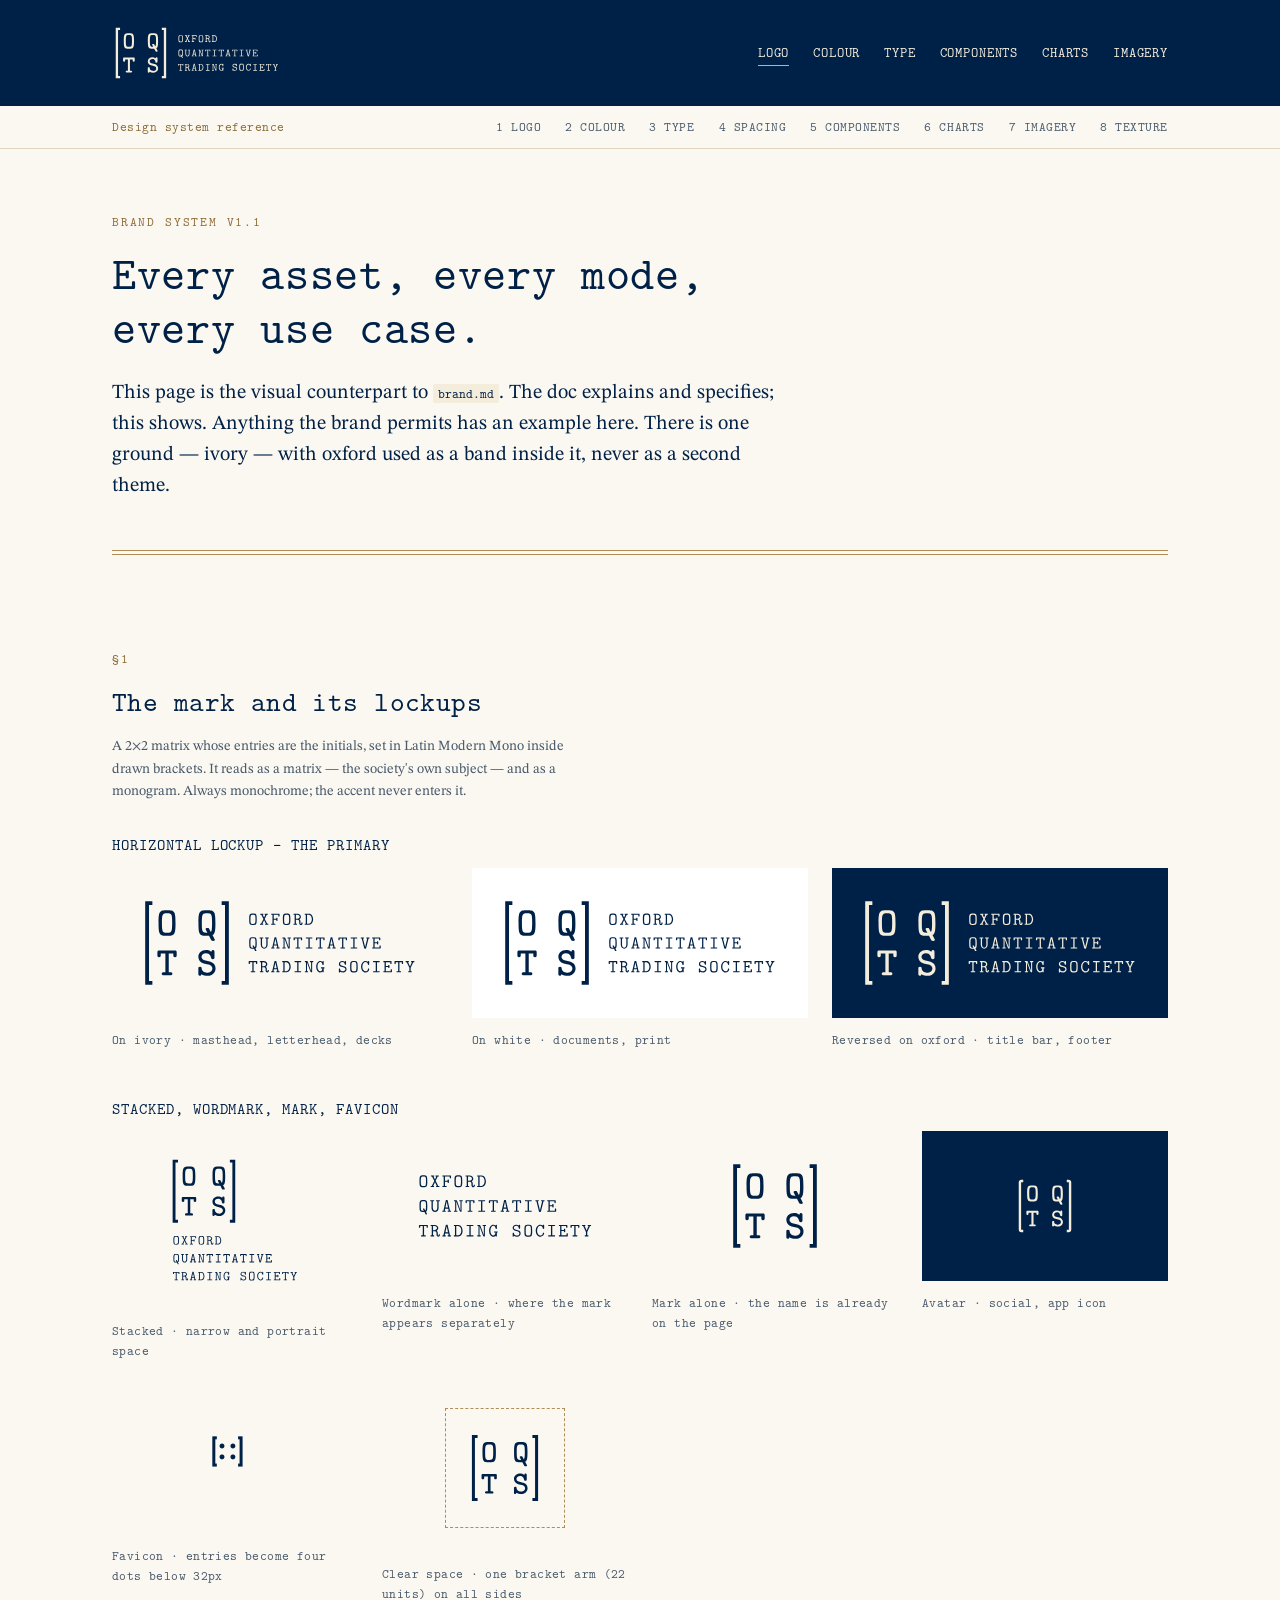
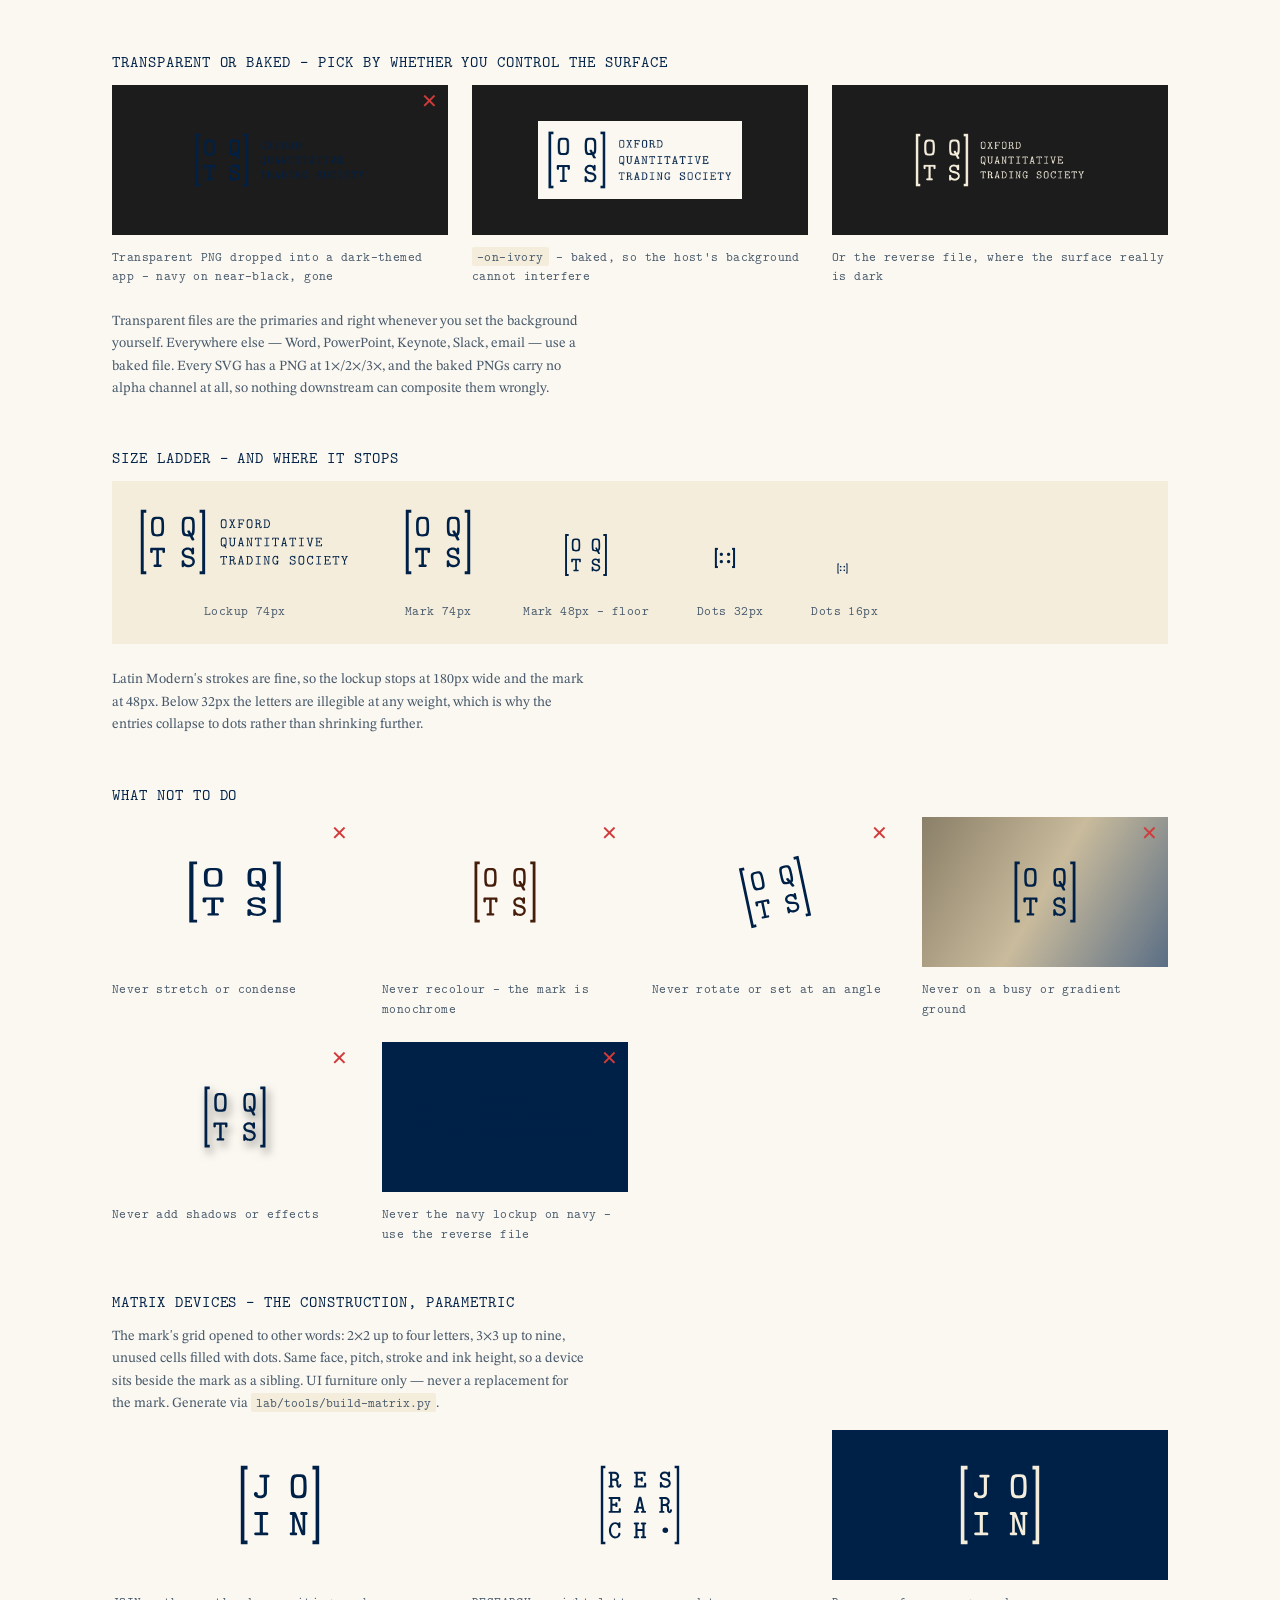
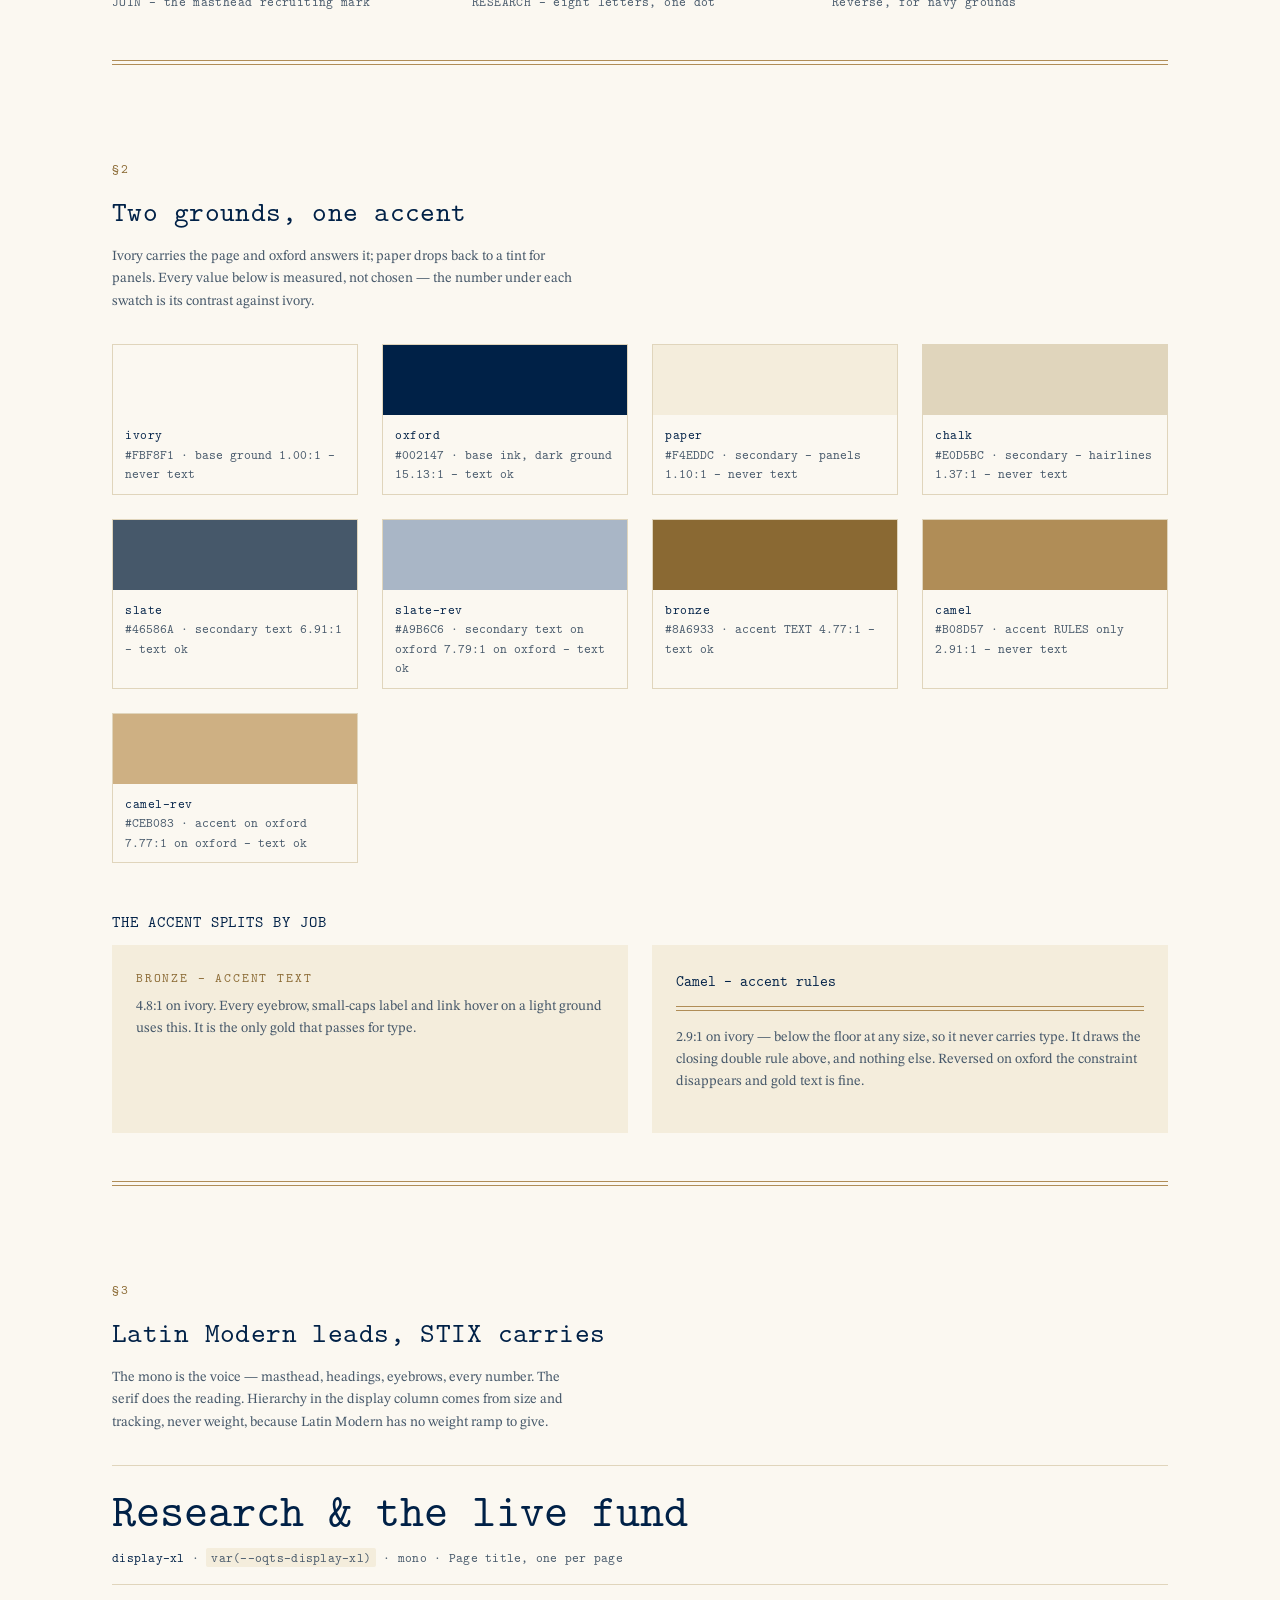
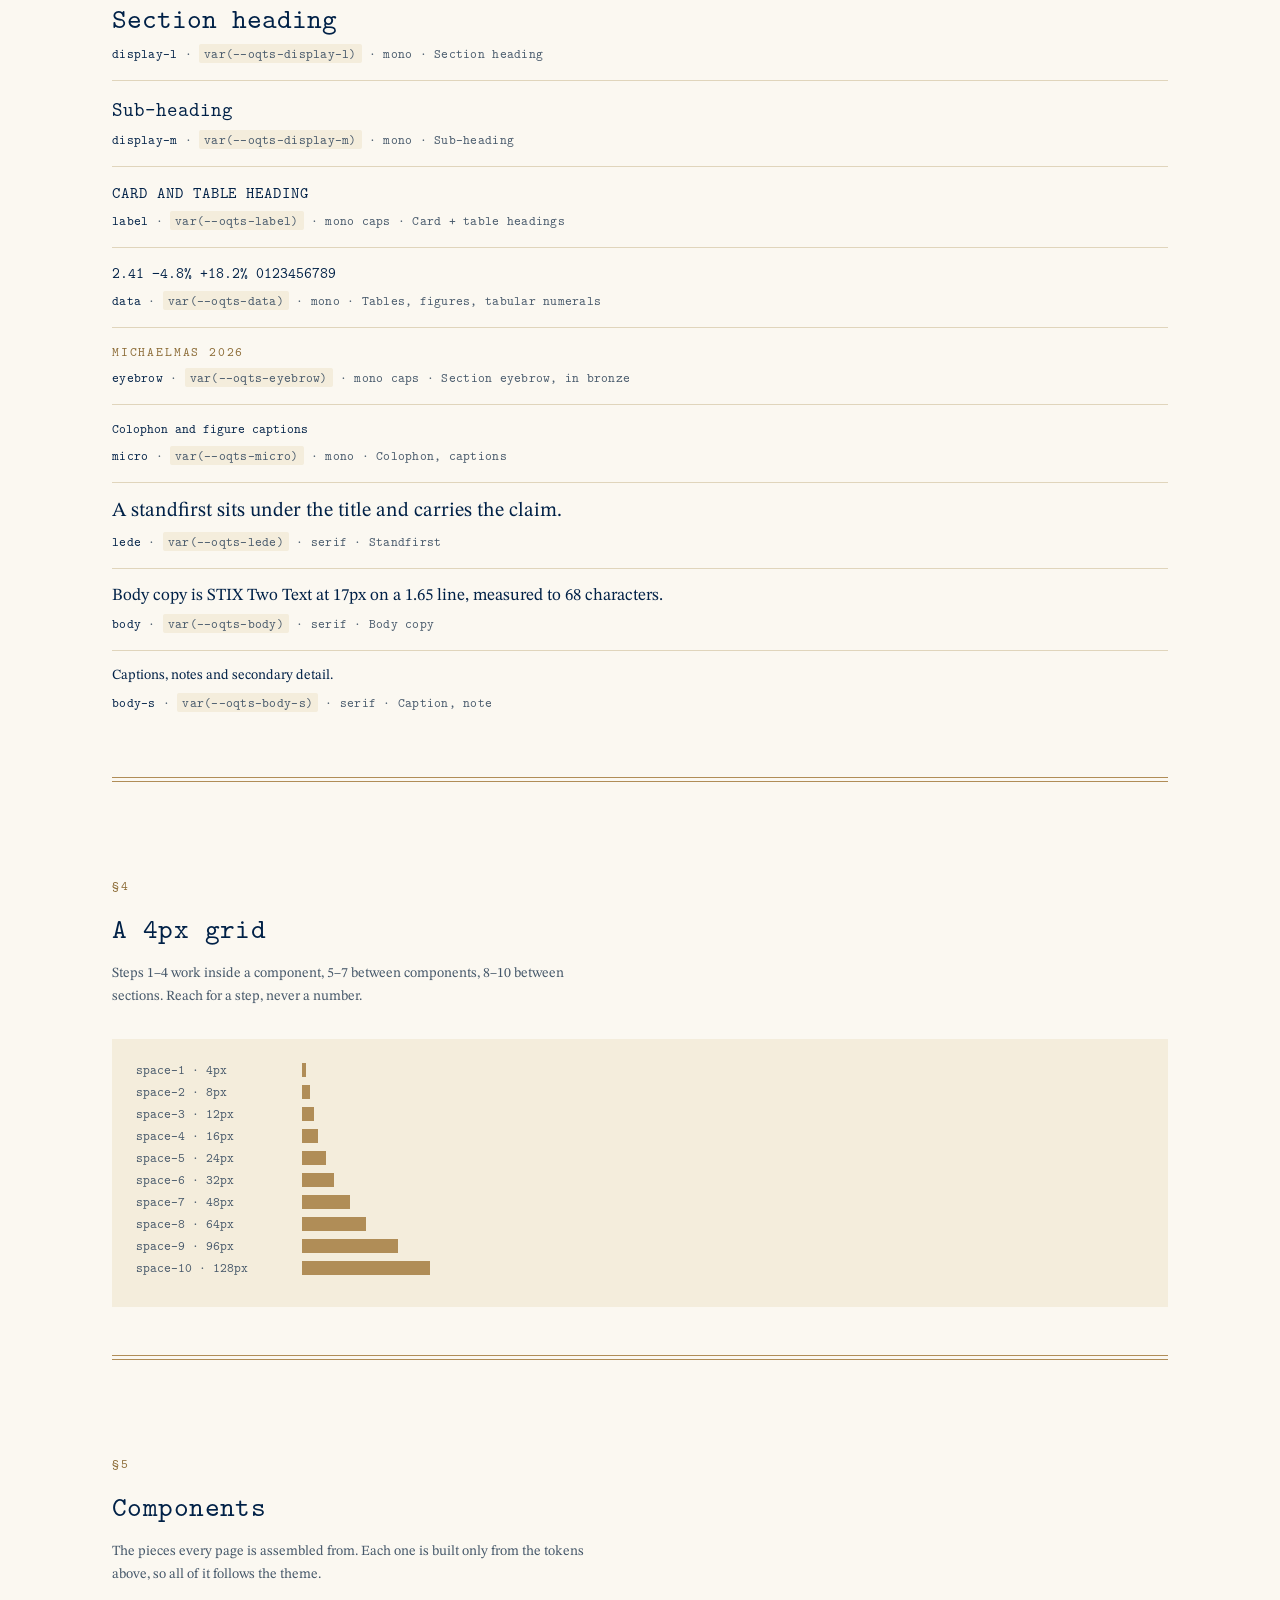
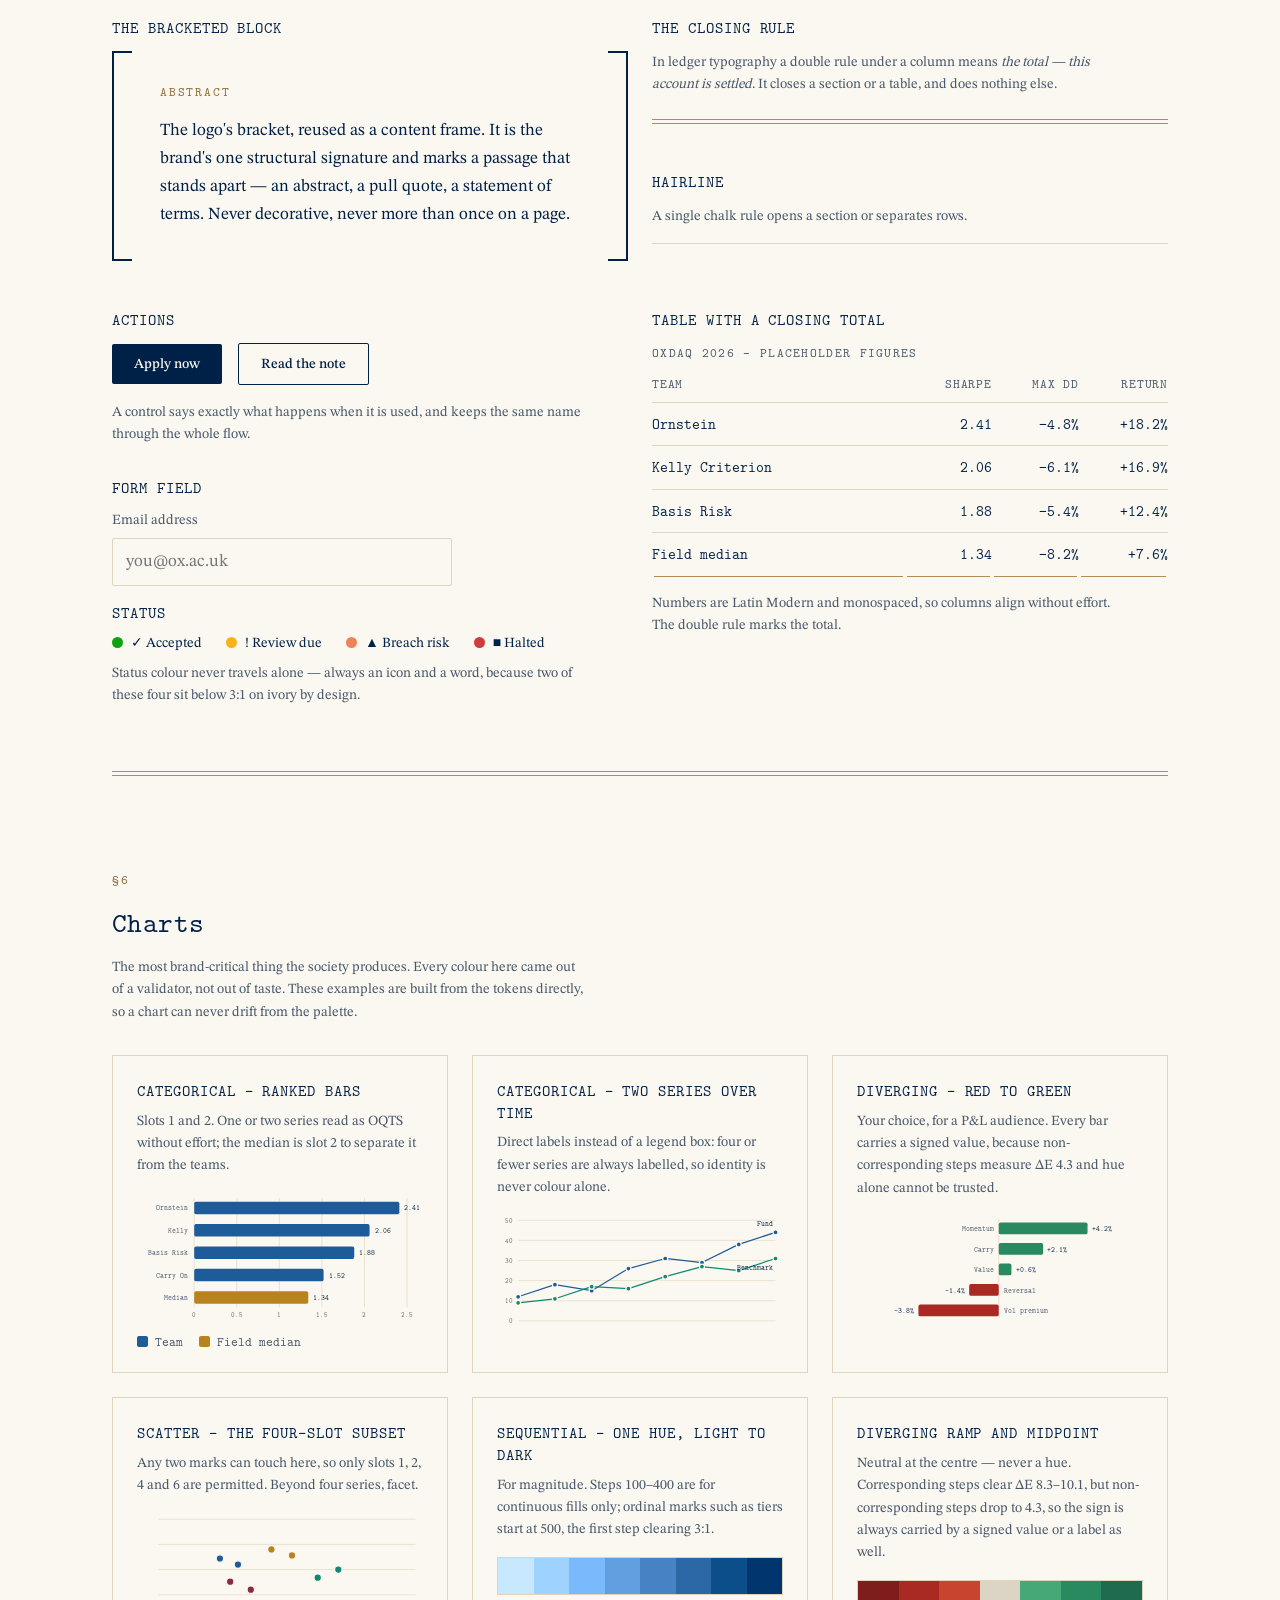
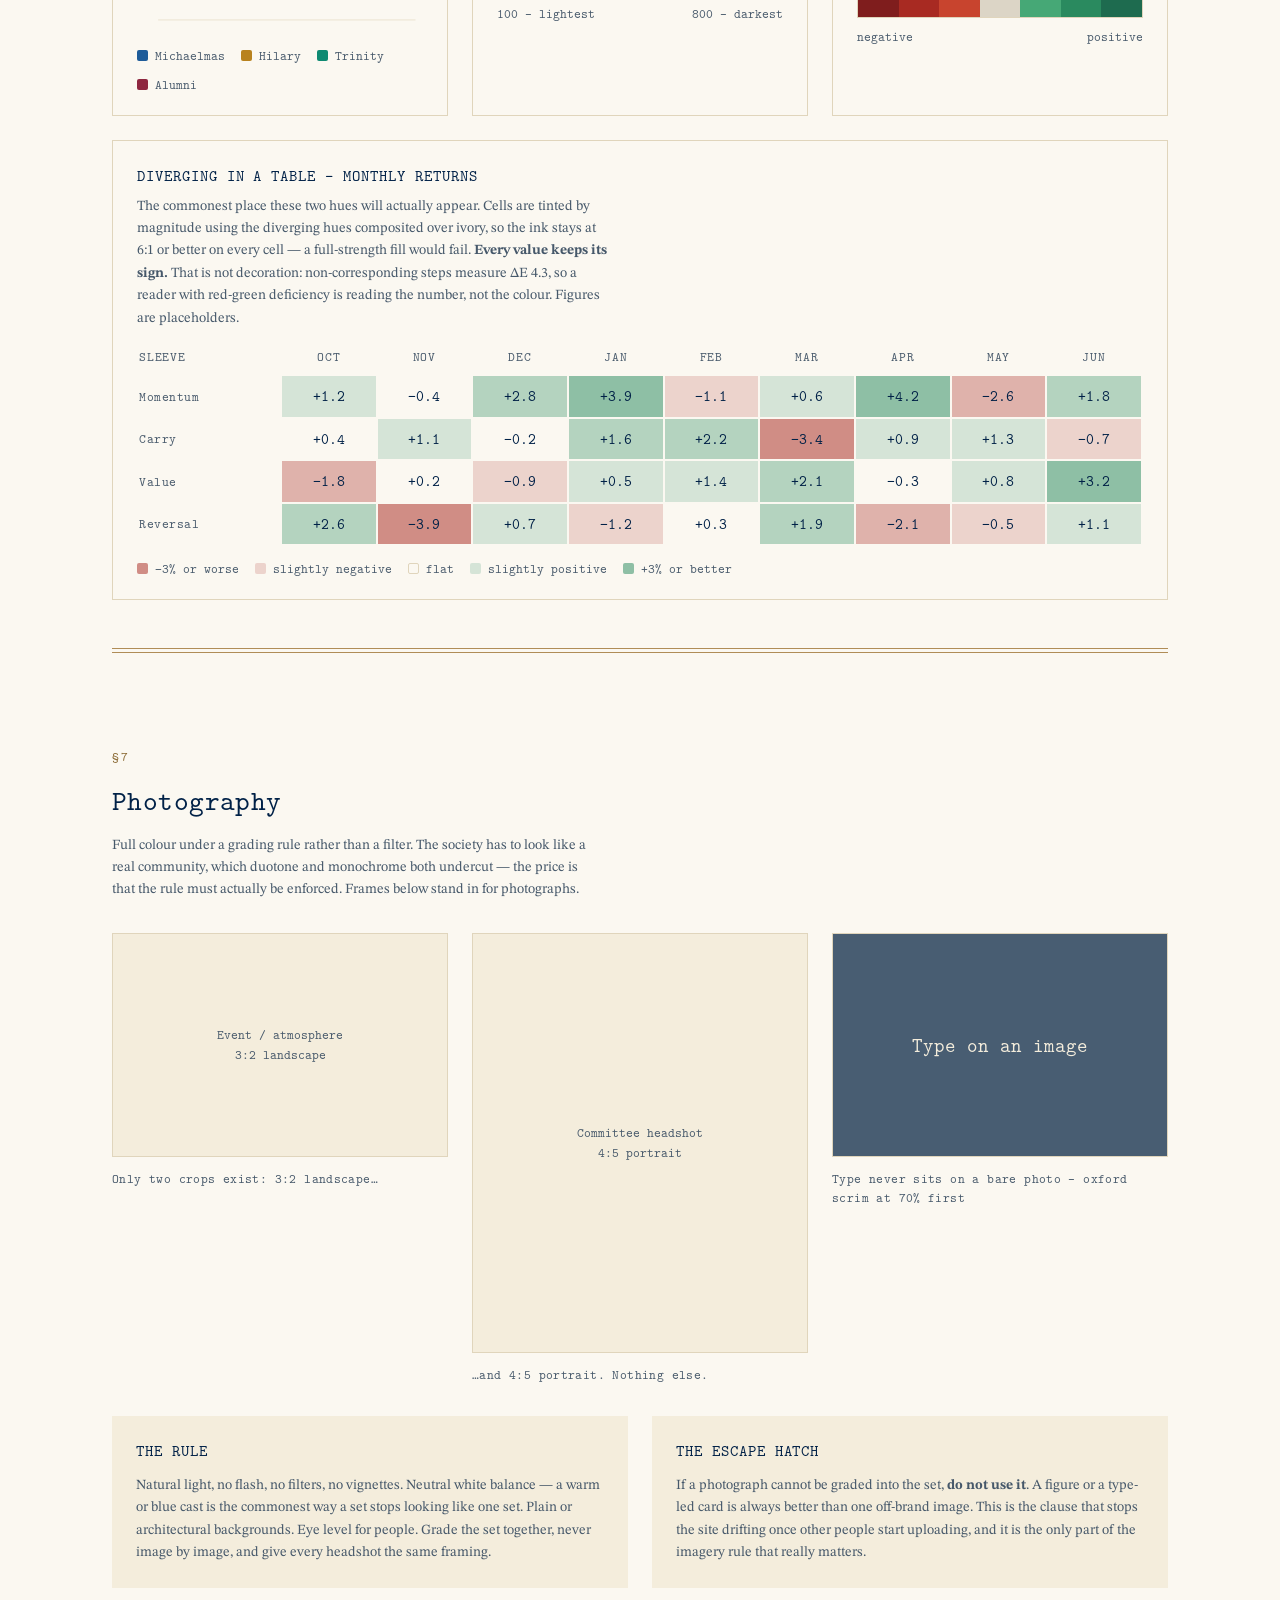
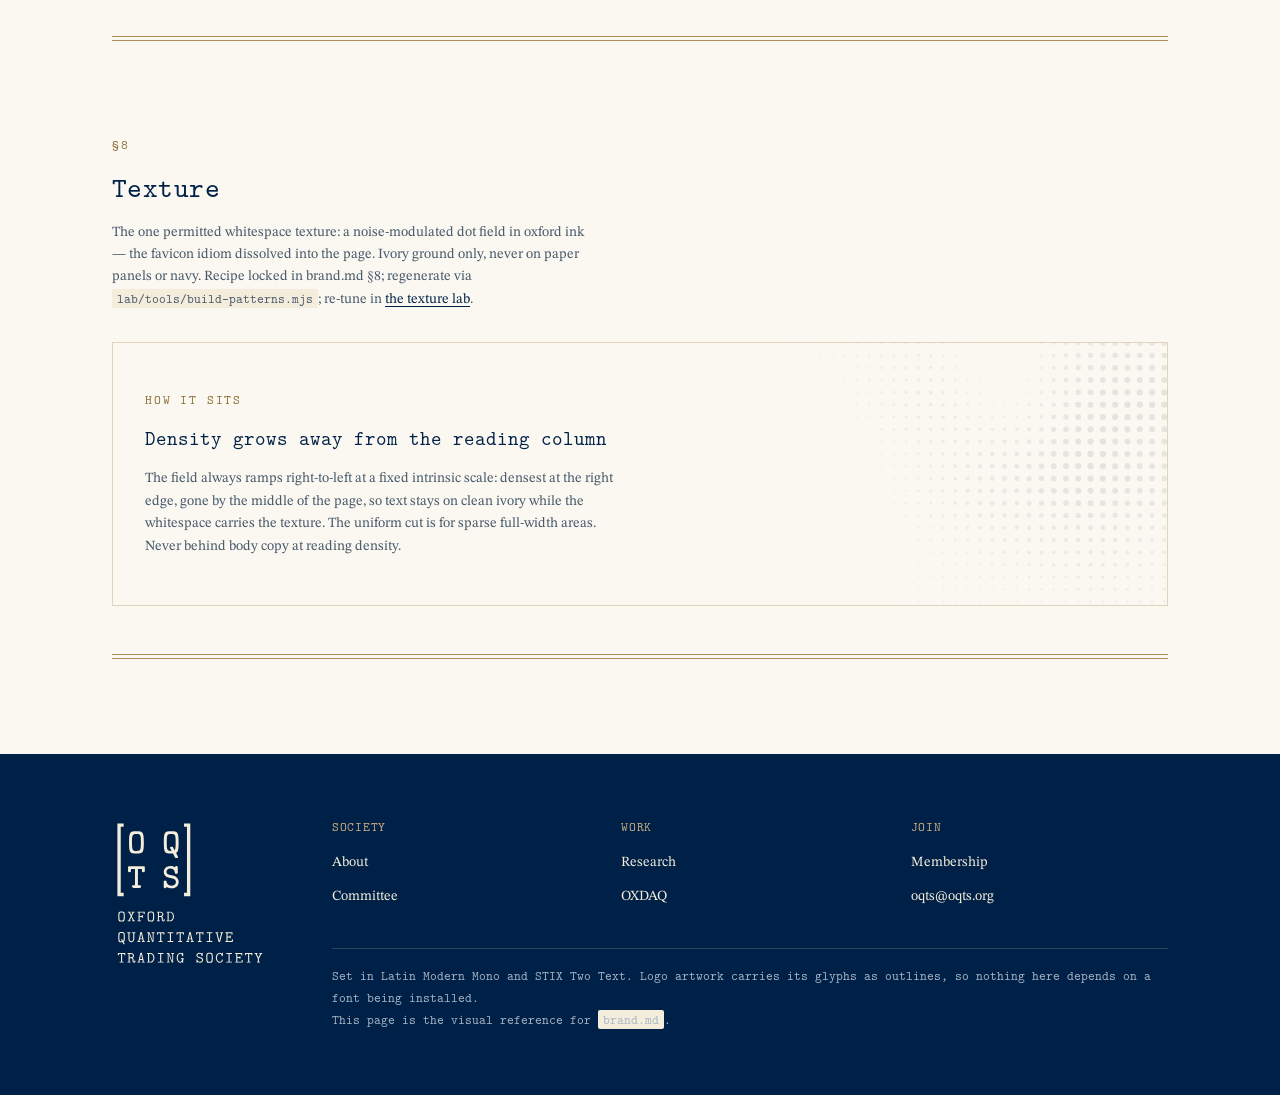
==== commit 974f1f3d: "Add parametric matrix devices: the mark's construction opened to other words build-matrix.py sets an" ====
--- a/demo/index.html
+++ b/demo/index.html
@@ -312,6 +312,20 @@
         <figure class="dont"><div class="logo-cell on-navy"><img src="../assets/logo/oqts-lockup.svg" alt="" style="height:70px"></div>
           <figcaption>Never the navy lockup on navy — use the reverse file</figcaption></figure>
       </div>
+
+      <h4 style="margin-top:var(--oqts-space-7)">Matrix devices — the construction, parametric</h4>
+      <p class="note">The mark's grid opened to other words: 2×2 up to four letters, 3×3 up
+        to nine, unused cells filled with dots. Same face, pitch, stroke and ink height, so a
+        device sits beside the mark as a sibling. UI furniture only — never a replacement for
+        the mark. Generate via <code>lab/tools/build-matrix.py</code>.</p>
+      <div class="grid g3">
+        <figure><div class="logo-cell on-ivory"><img src="../assets/matrix/oqts-matrix-join.svg" alt="" style="height:90px"></div>
+          <figcaption>JOIN — the masthead recruiting mark</figcaption></figure>
+        <figure><div class="logo-cell on-ivory"><img src="../assets/matrix/oqts-matrix-research.svg" alt="" style="height:90px"></div>
+          <figcaption>RESEARCH — eight letters, one dot</figcaption></figure>
+        <figure><div class="logo-cell on-navy"><img src="../assets/matrix/oqts-matrix-join-reverse.svg" alt="" style="height:90px"></div>
+          <figcaption>Reverse, for navy grounds</figcaption></figure>
+      </div>
       <div class="close-rule"></div>
     </section>
 
@@ -511,7 +525,7 @@
           <code>lab/tools/build-patterns.mjs</code>; re-tune in <a href="../lab/textures.html">the texture lab</a>.</p>
       </div>
       <div style="position:relative;border:1px solid var(--oqts-hairline);padding:var(--oqts-space-7) var(--oqts-space-6)">
-        <img src="../assets/patterns/oqts-dots-right.svg" alt=""
+        <img src="../assets/patterns/oqts-dots-right-1.svg" alt=""
           style="position:absolute;inset:0;width:100%;height:100%;object-fit:cover;object-position:right">
         <div style="position:relative;max-width:30em">
           <p class="eyebrow">How it sits</p>
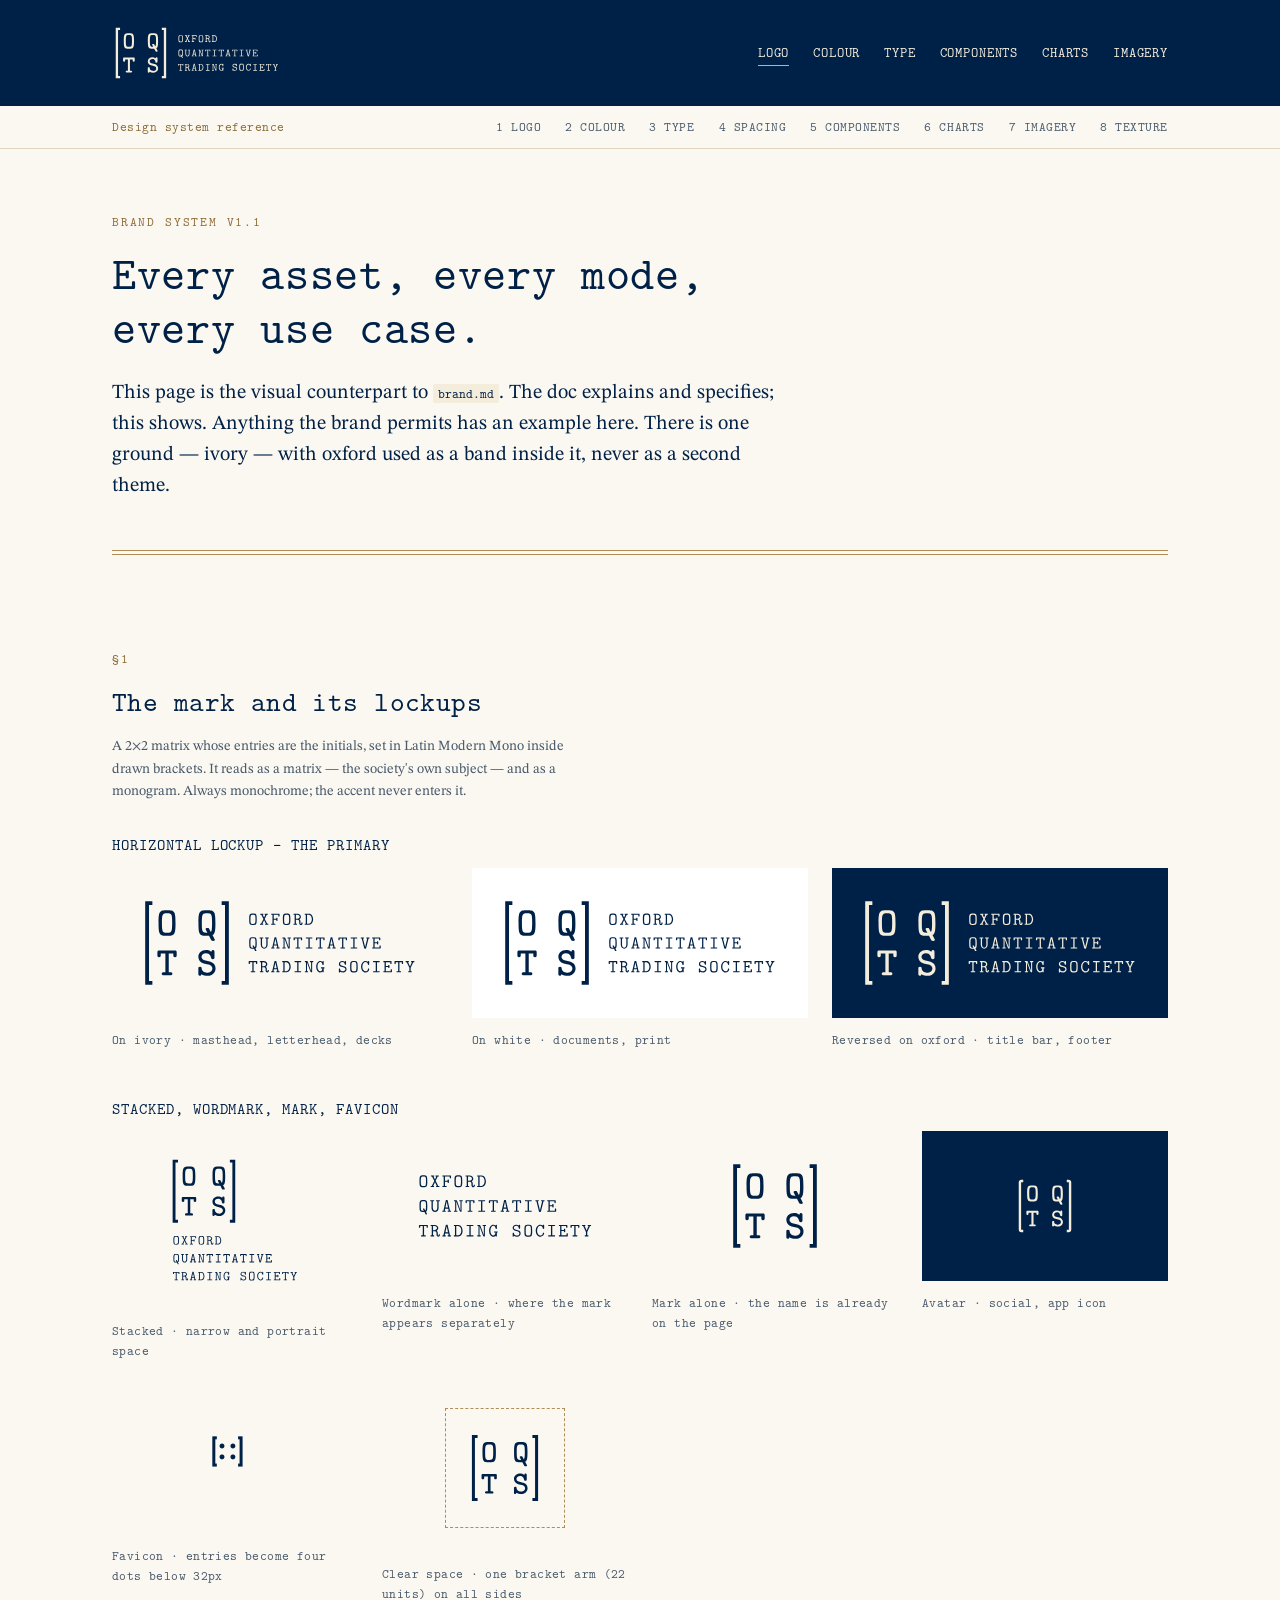
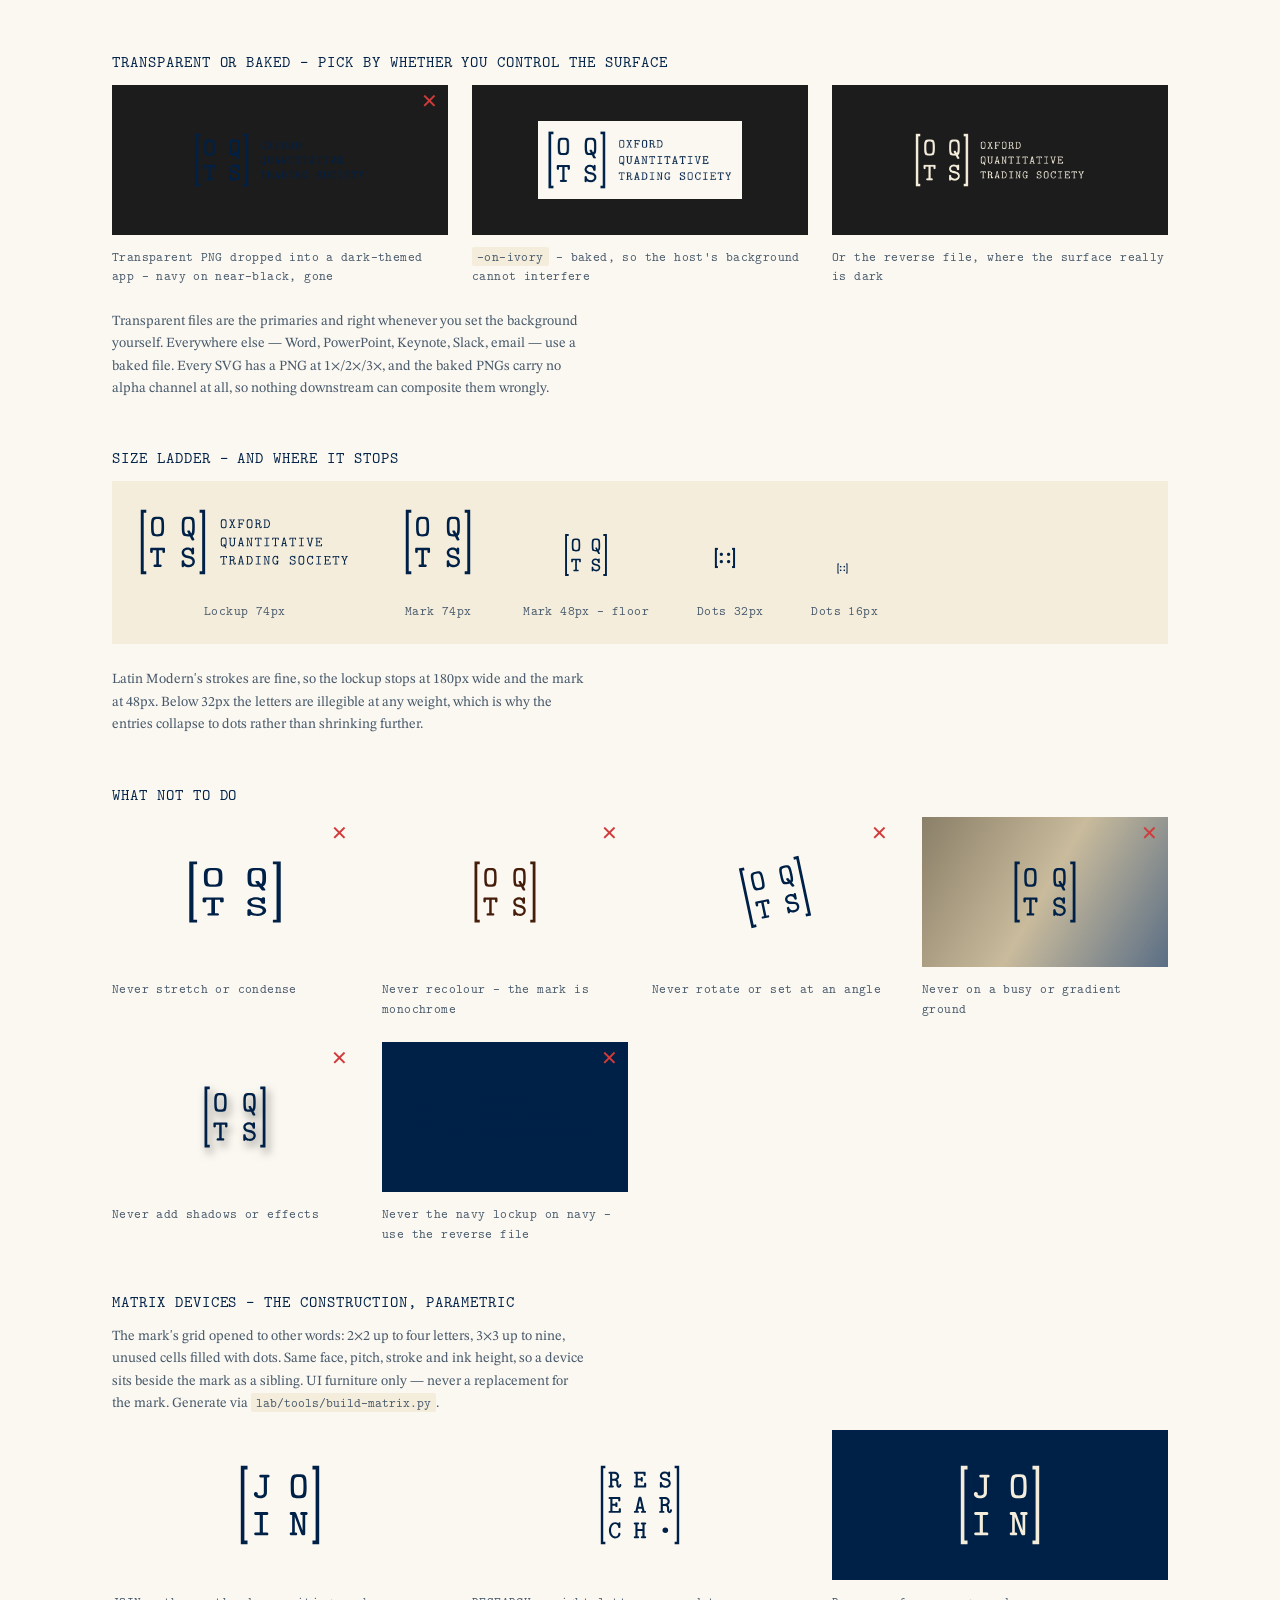
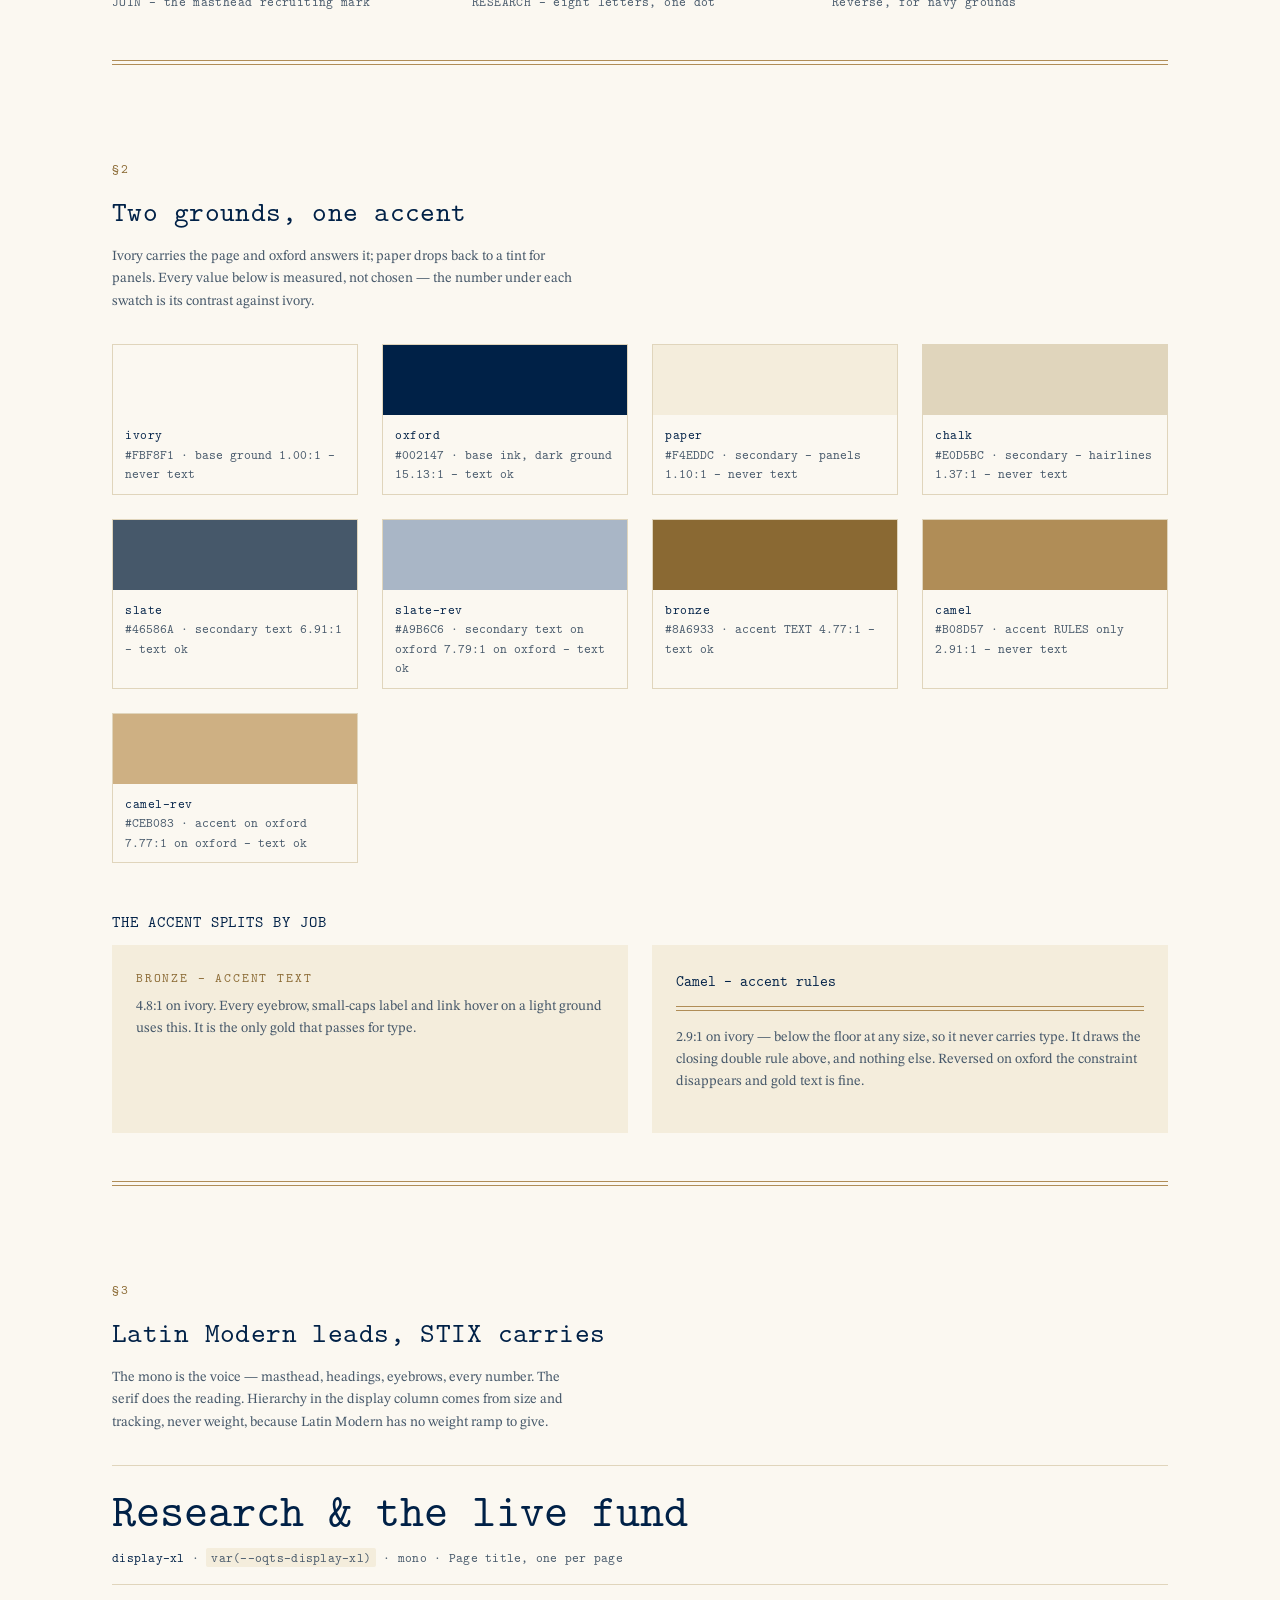
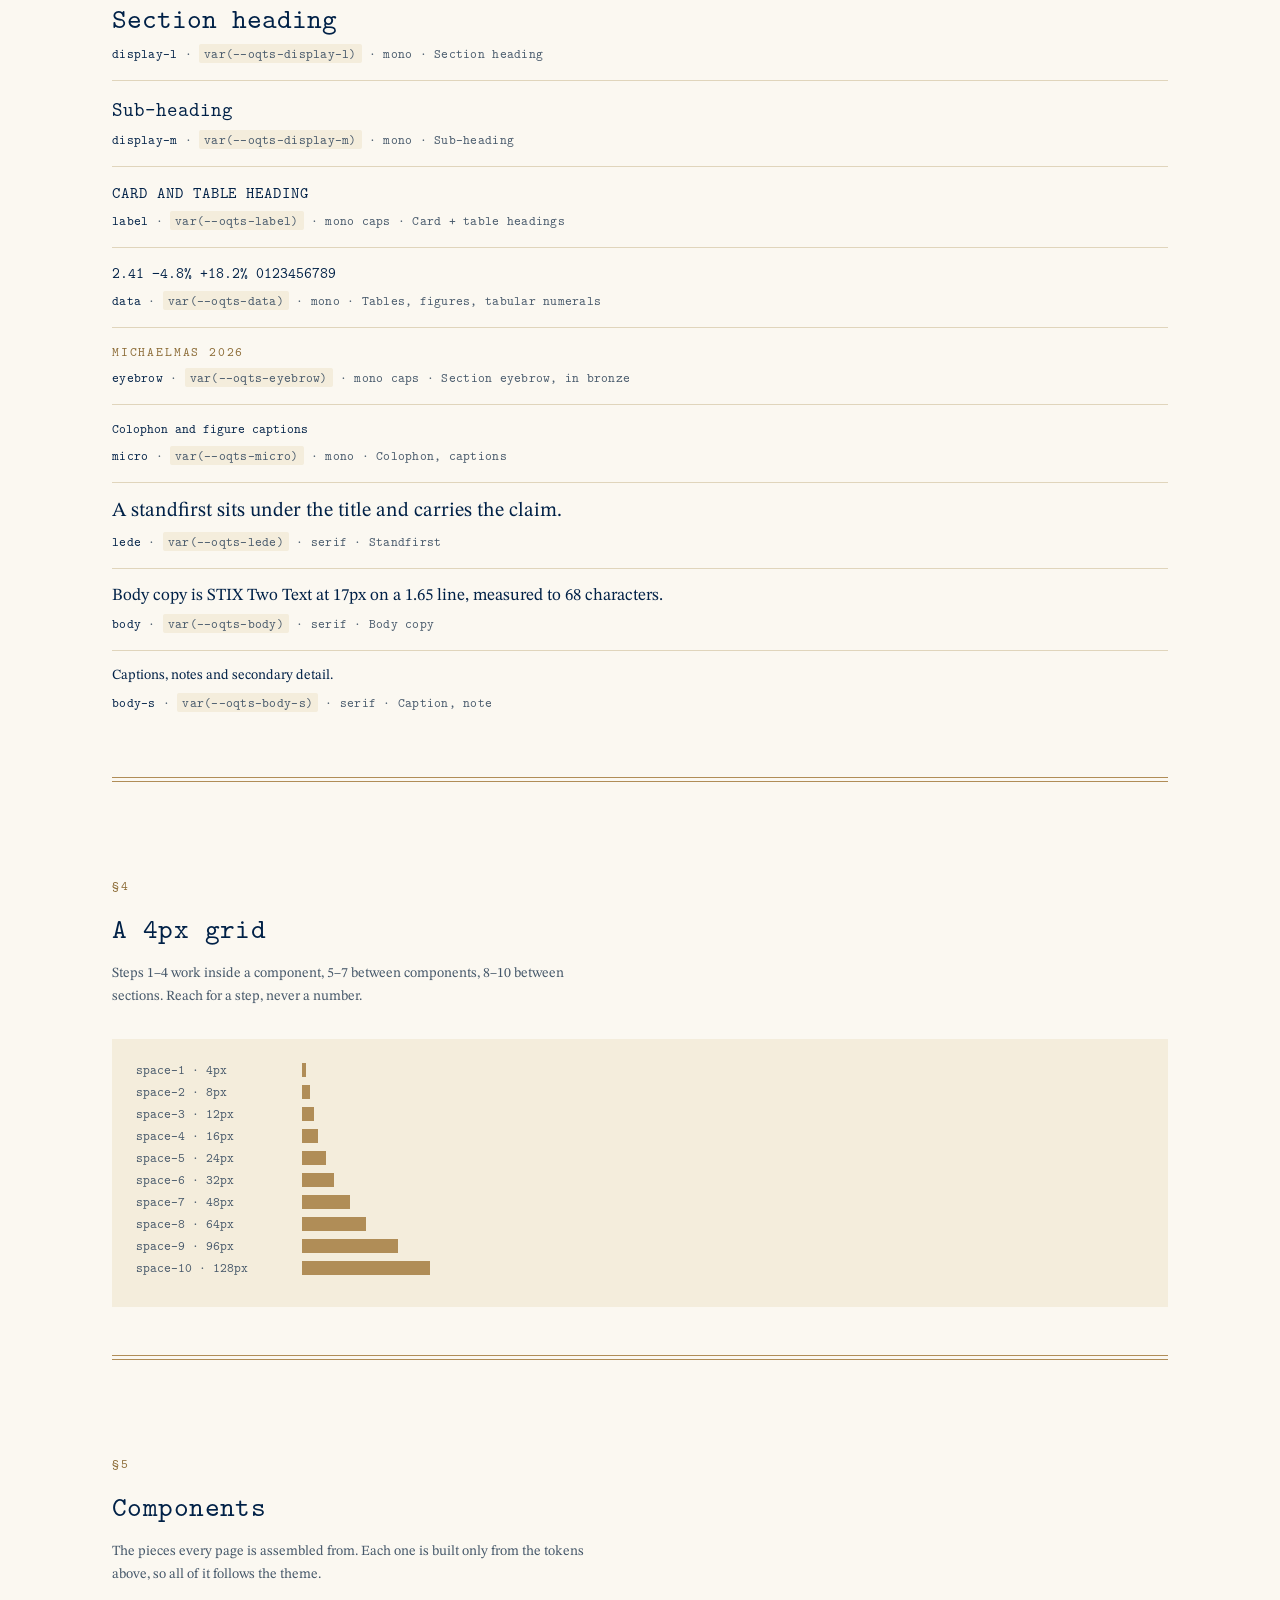
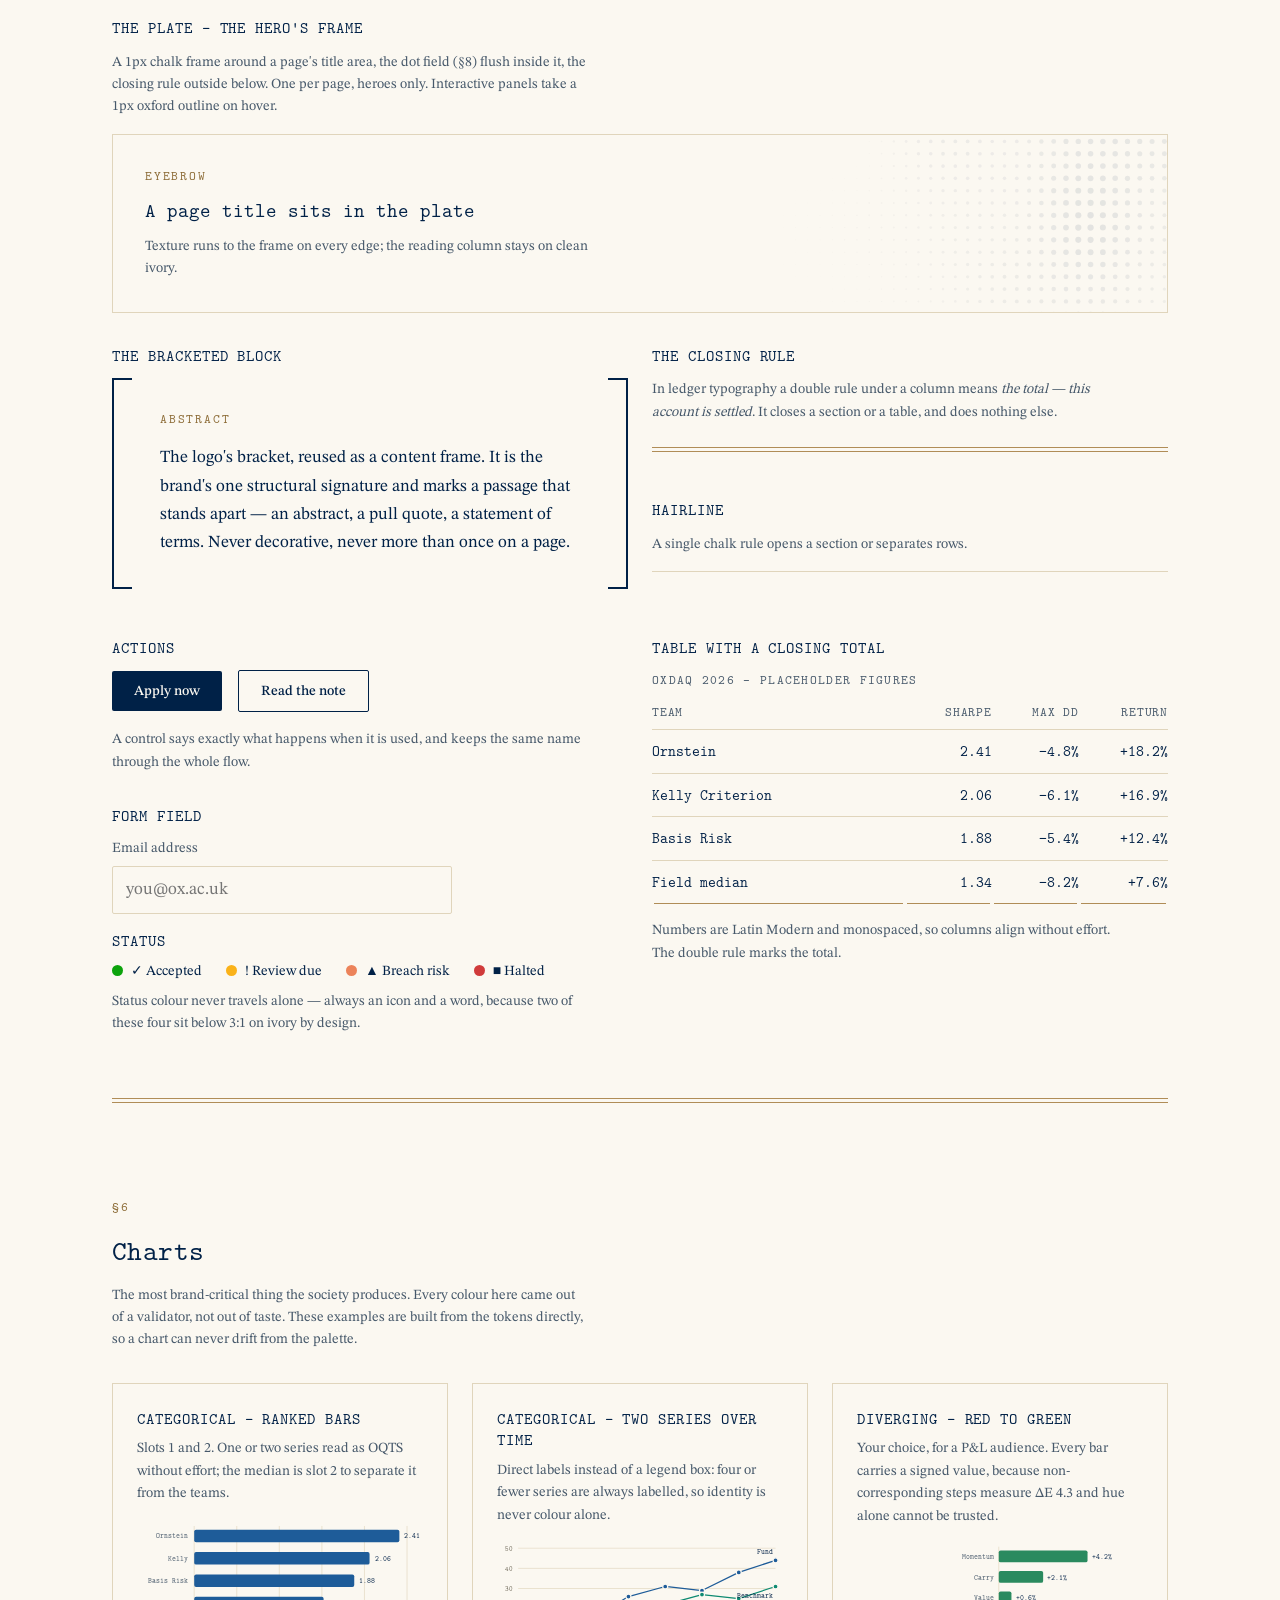
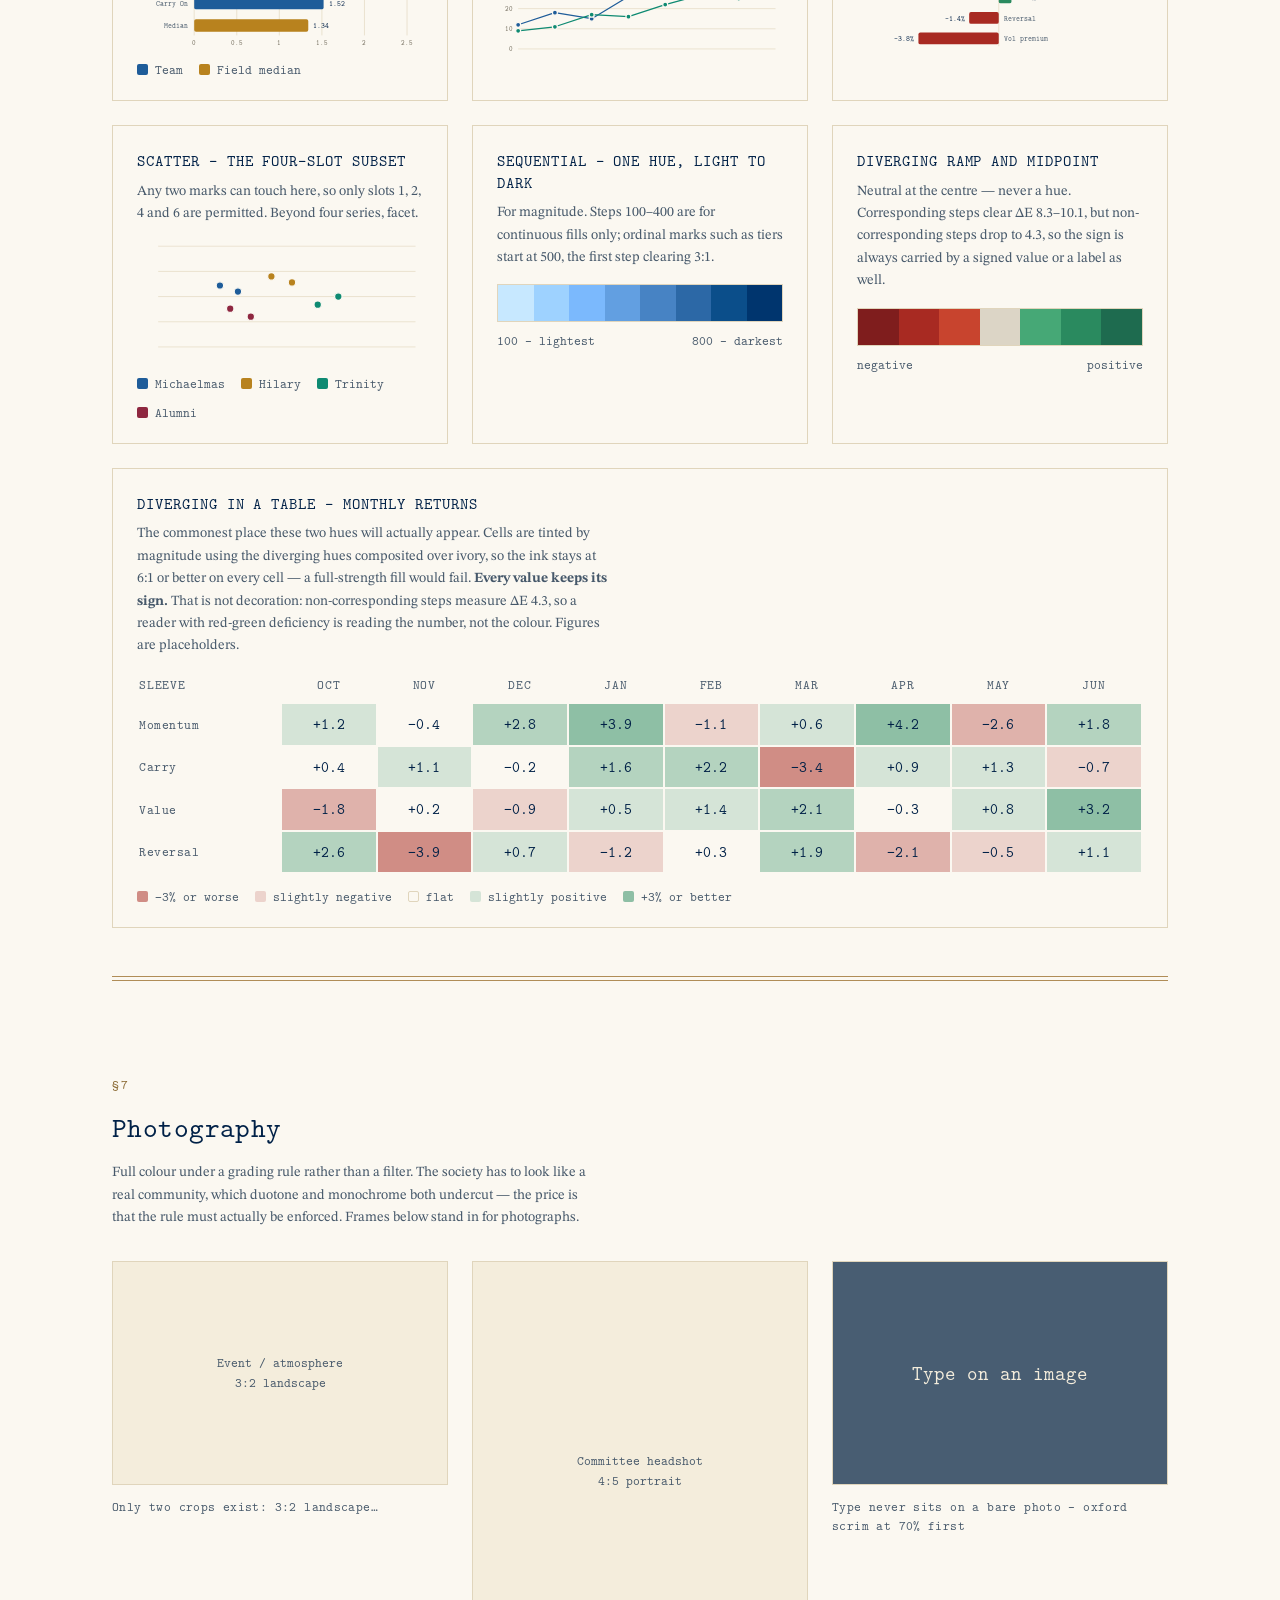
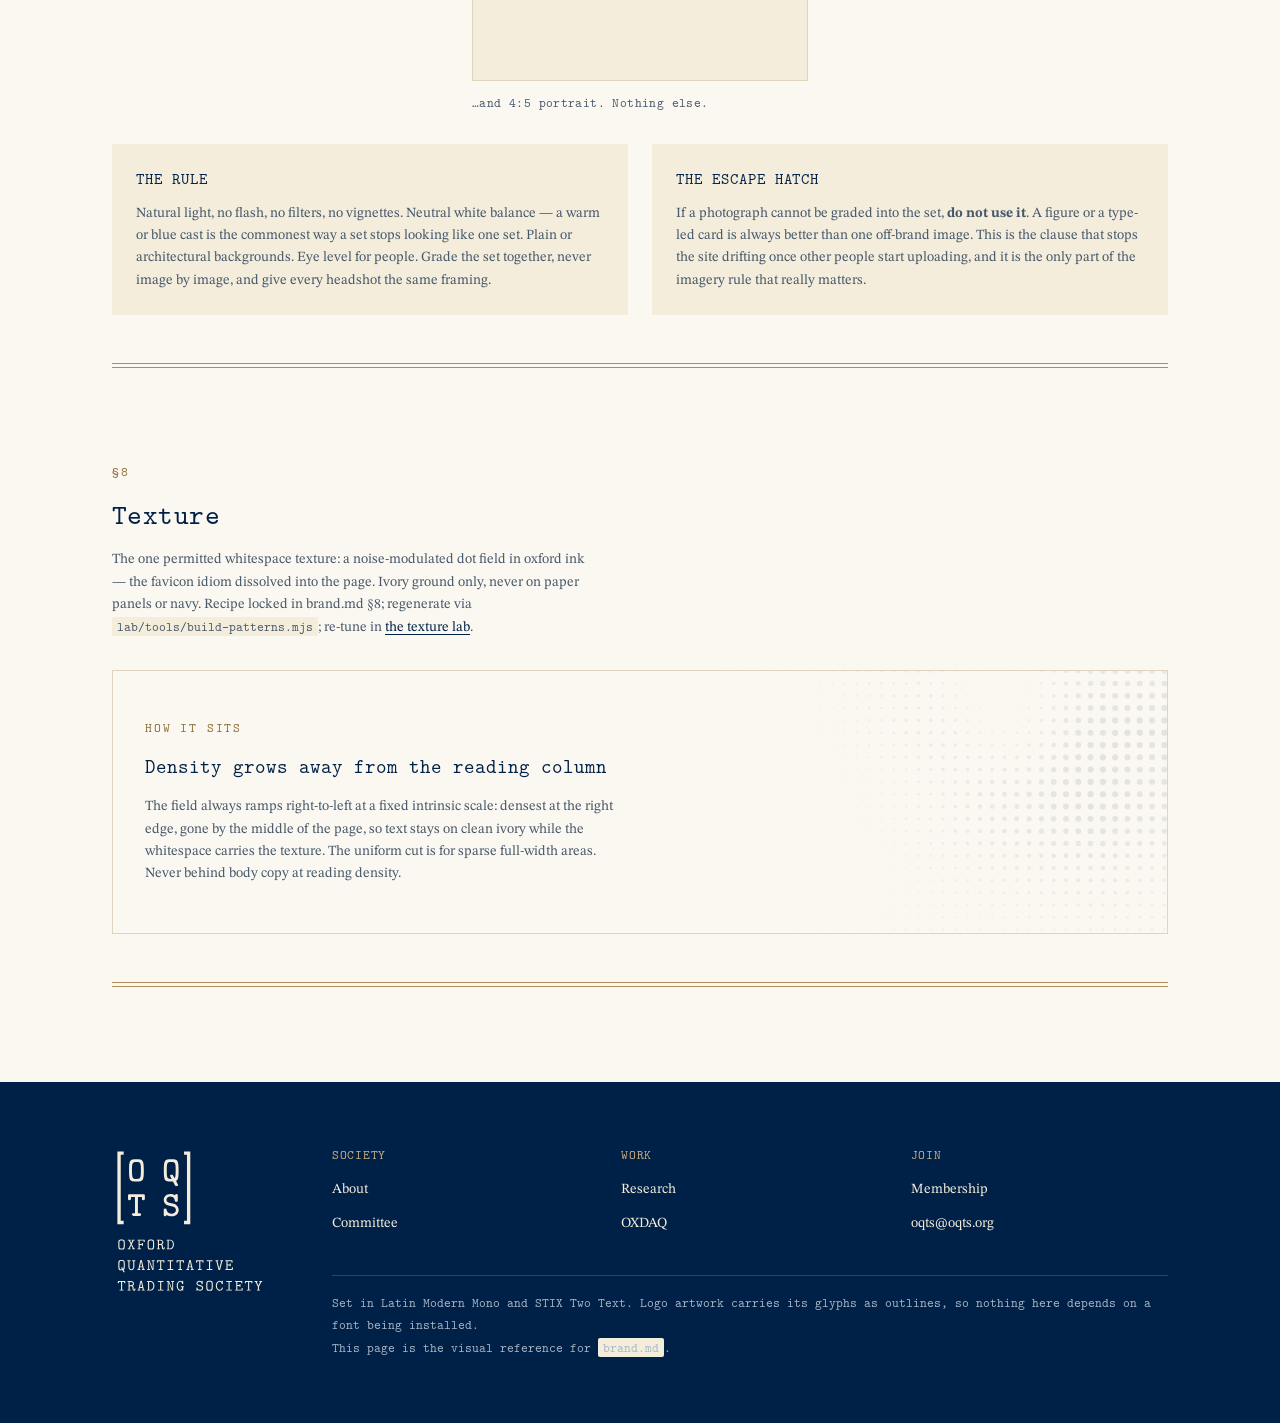
==== commit 8fb3fbbd: "Tie the system together: plate + hover + em-dash rule codified; lab and README synced brand.md gains" ====
--- a/demo/index.html
+++ b/demo/index.html
@@ -74,7 +74,11 @@
 .grid{display:grid;gap:var(--oqts-space-5)}
 .g2{grid-template-columns:repeat(auto-fit,minmax(290px,1fr))}
 .g3{grid-template-columns:repeat(auto-fit,minmax(215px,1fr))}
-.panel{background:var(--oqts-surface-2);padding:var(--oqts-space-5)}
+.panel{background:var(--oqts-surface-2);padding:var(--oqts-space-5);transition:box-shadow .15s ease}
+.panel:hover{box-shadow:0 0 0 1px var(--oqts-ink)}
+.plate{position:relative;border:1px solid var(--oqts-hairline);padding:var(--oqts-space-6)}
+.plate .tex{position:absolute;inset:0;width:100%;height:100%;object-fit:cover;object-position:right;pointer-events:none}
+.plate .over{position:relative}
 .spec{font:400 var(--oqts-micro)/1.55 var(--oqts-display);color:var(--oqts-ink-2);
   letter-spacing:.02em;margin-top:var(--oqts-space-2)}
 .spec b{color:var(--oqts-ink);font-weight:400}
@@ -392,6 +396,20 @@
           tokens above, so all of it follows the theme.</p>
       </div>
 
+      <h4>The plate — the hero's frame</h4>
+      <p class="note">A 1px chalk frame around a page's title area, the dot field (§8) flush
+        inside it, the closing rule outside below. One per page, heroes only. Interactive
+        panels take a 1px oxford outline on hover.</p>
+      <div class="plate" style="margin-bottom:var(--oqts-space-6)">
+        <img class="tex" src="../assets/patterns/oqts-dots-right-2.svg" alt="">
+        <div class="over" style="max-width:32em">
+          <p class="eyebrow" style="margin-bottom:var(--oqts-space-3)">Eyebrow</p>
+          <h3 style="margin-bottom:var(--oqts-space-3)">A page title sits in the plate</h3>
+          <p class="note" style="margin:0">Texture runs to the frame on every edge; the
+            reading column stays on clean ivory.</p>
+        </div>
+      </div>
+
       <div class="grid g2">
         <div>
           <h4>The bracketed block</h4>
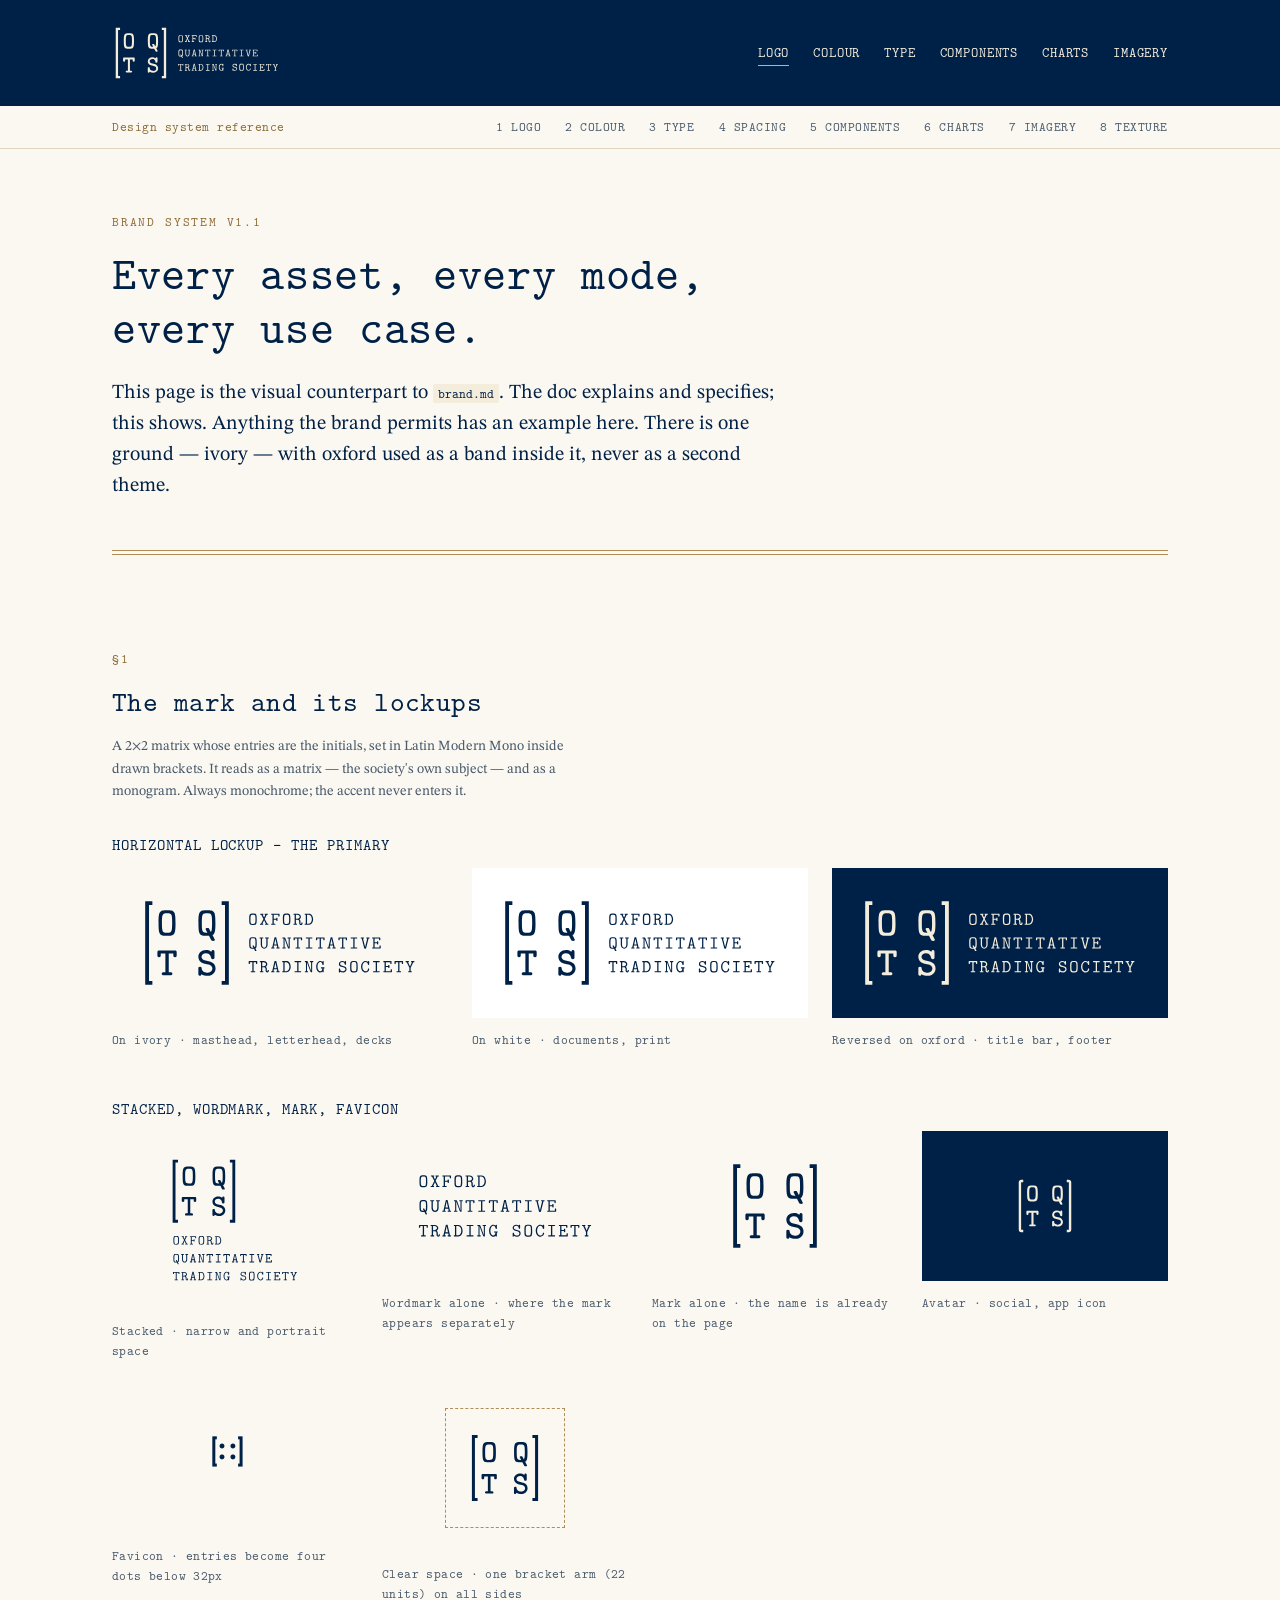
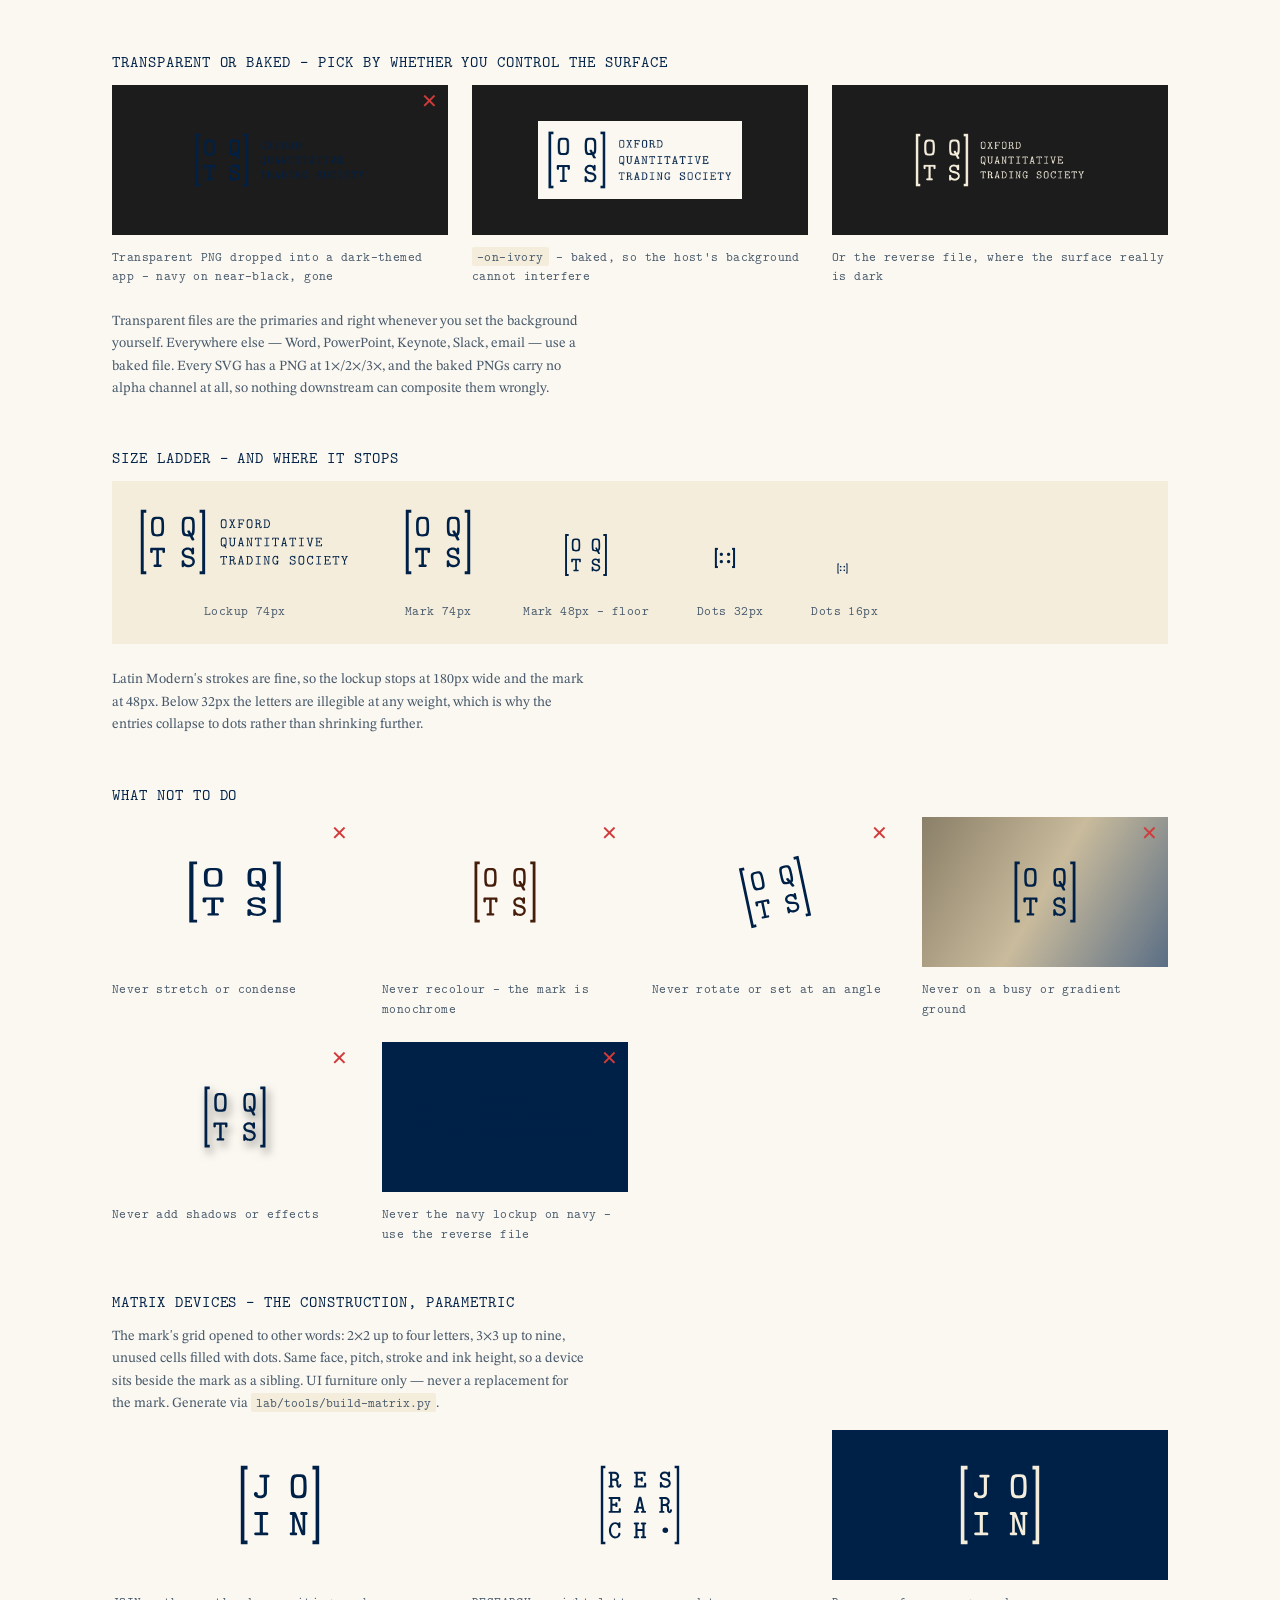
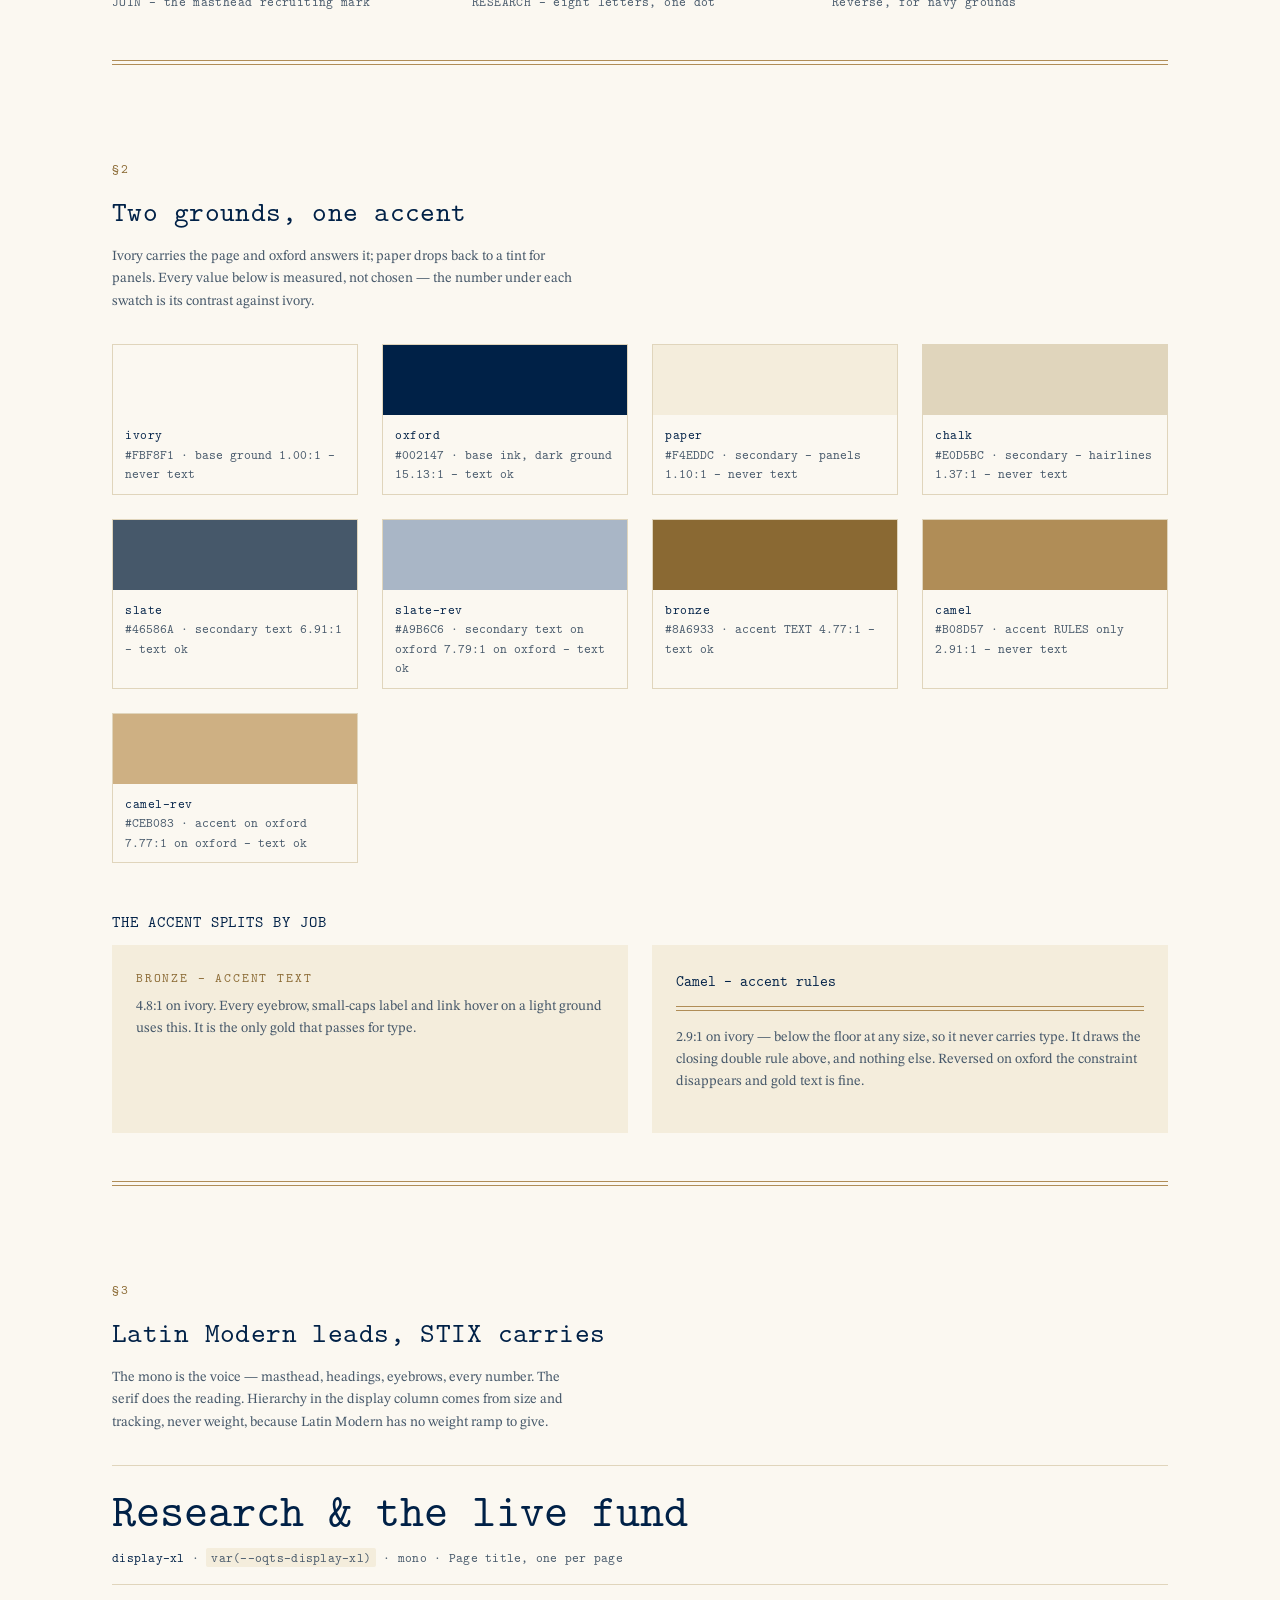
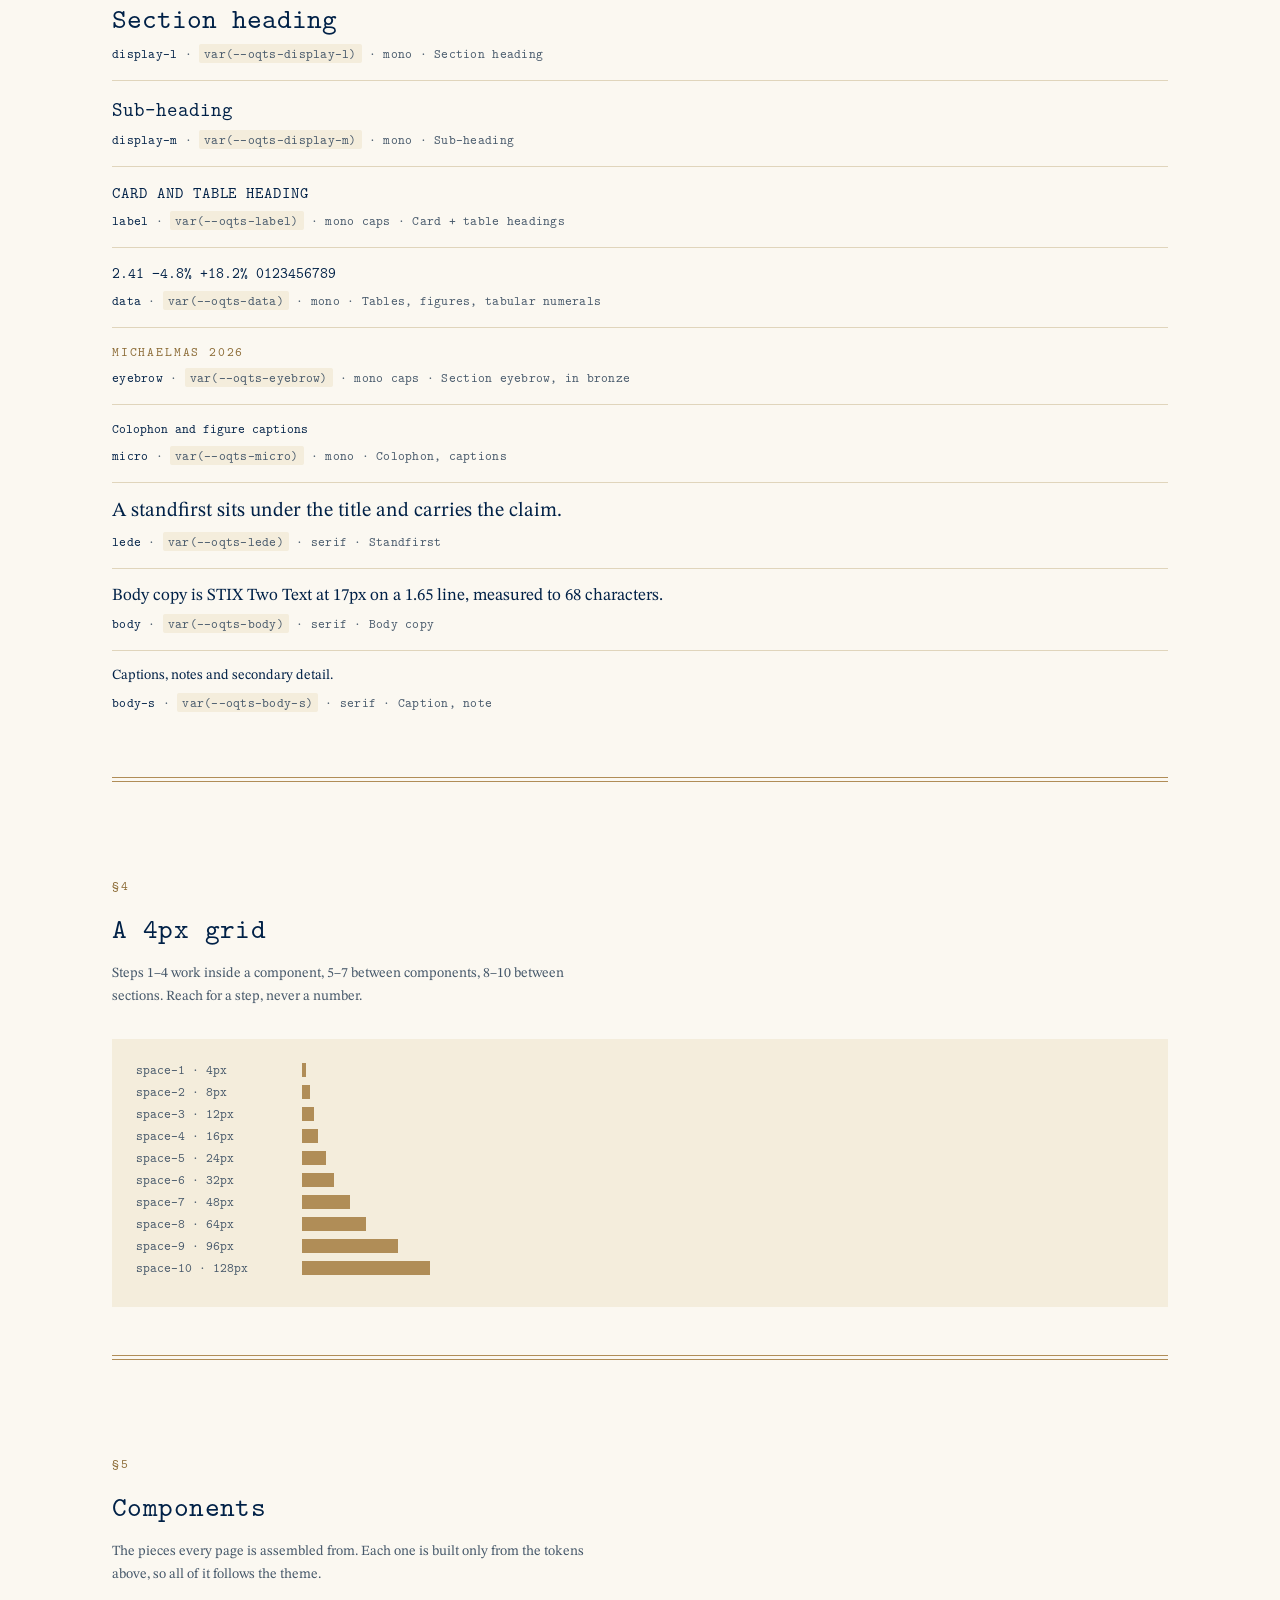
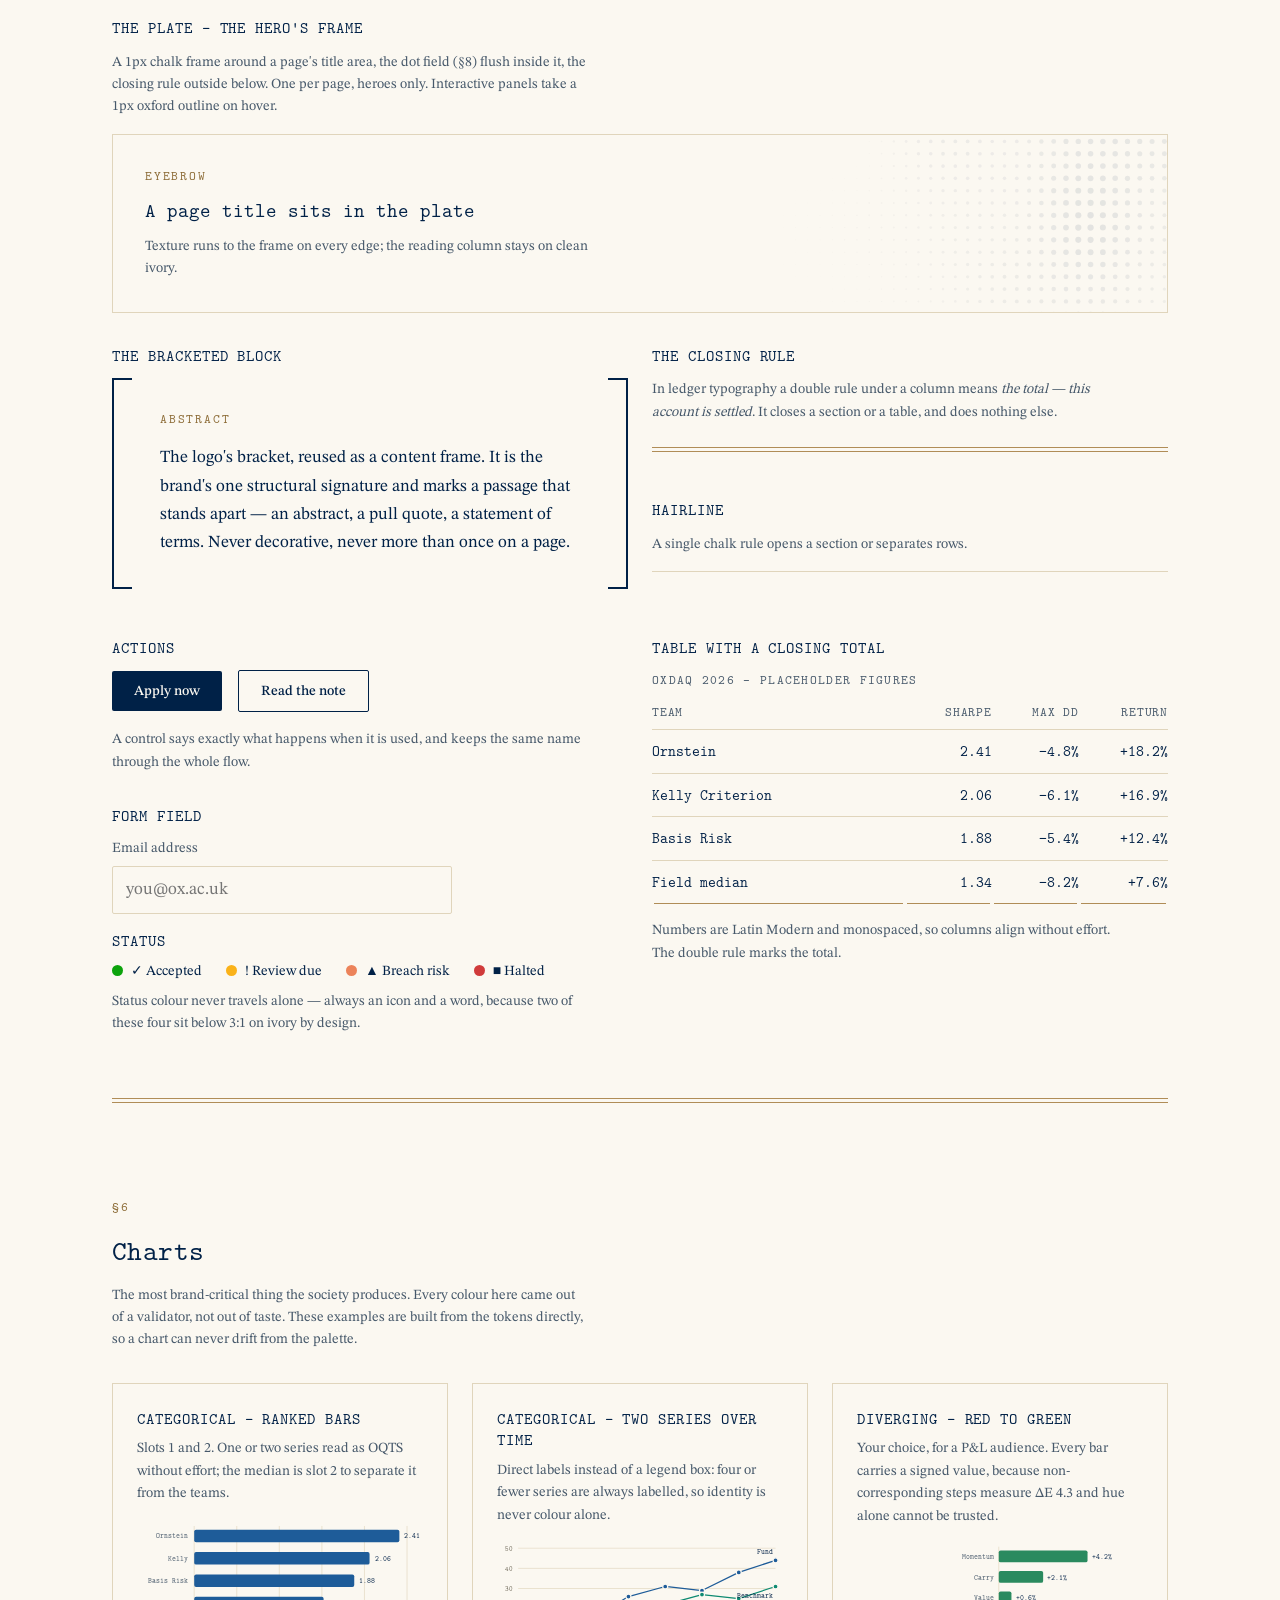
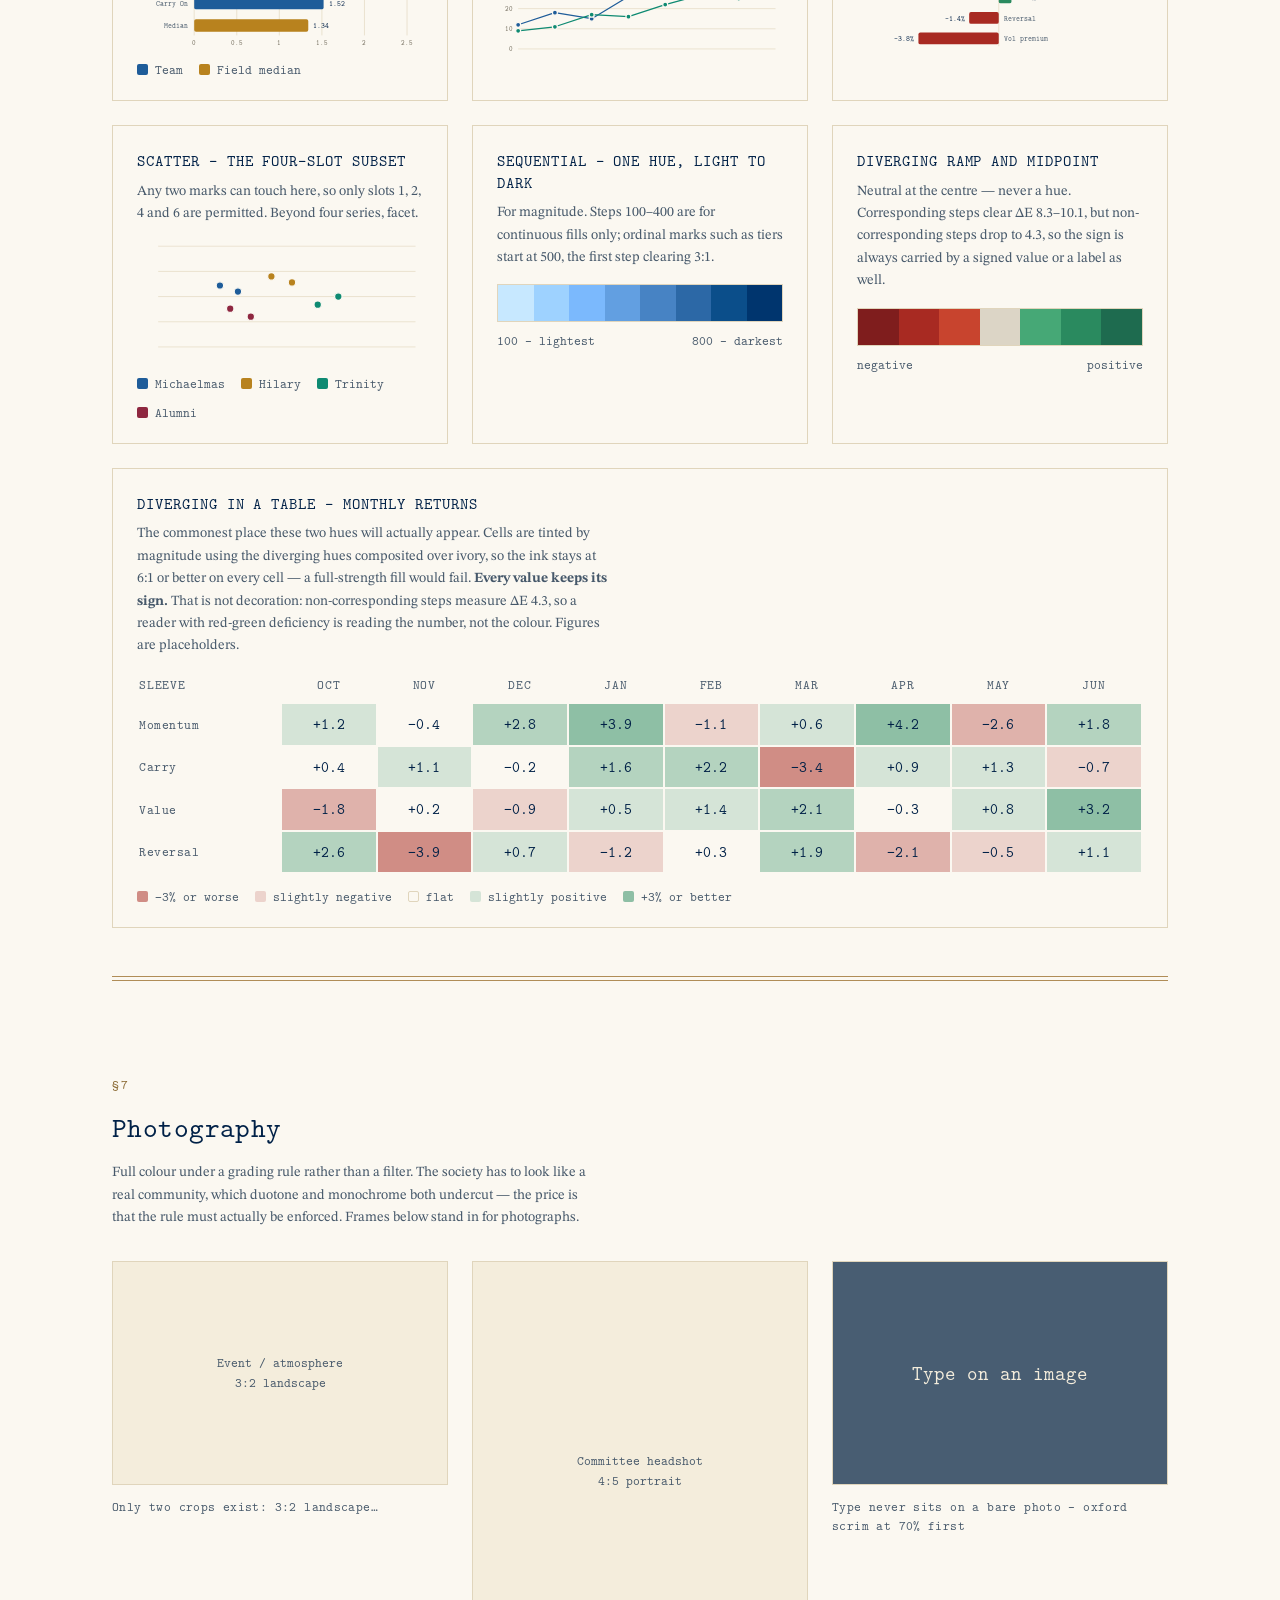
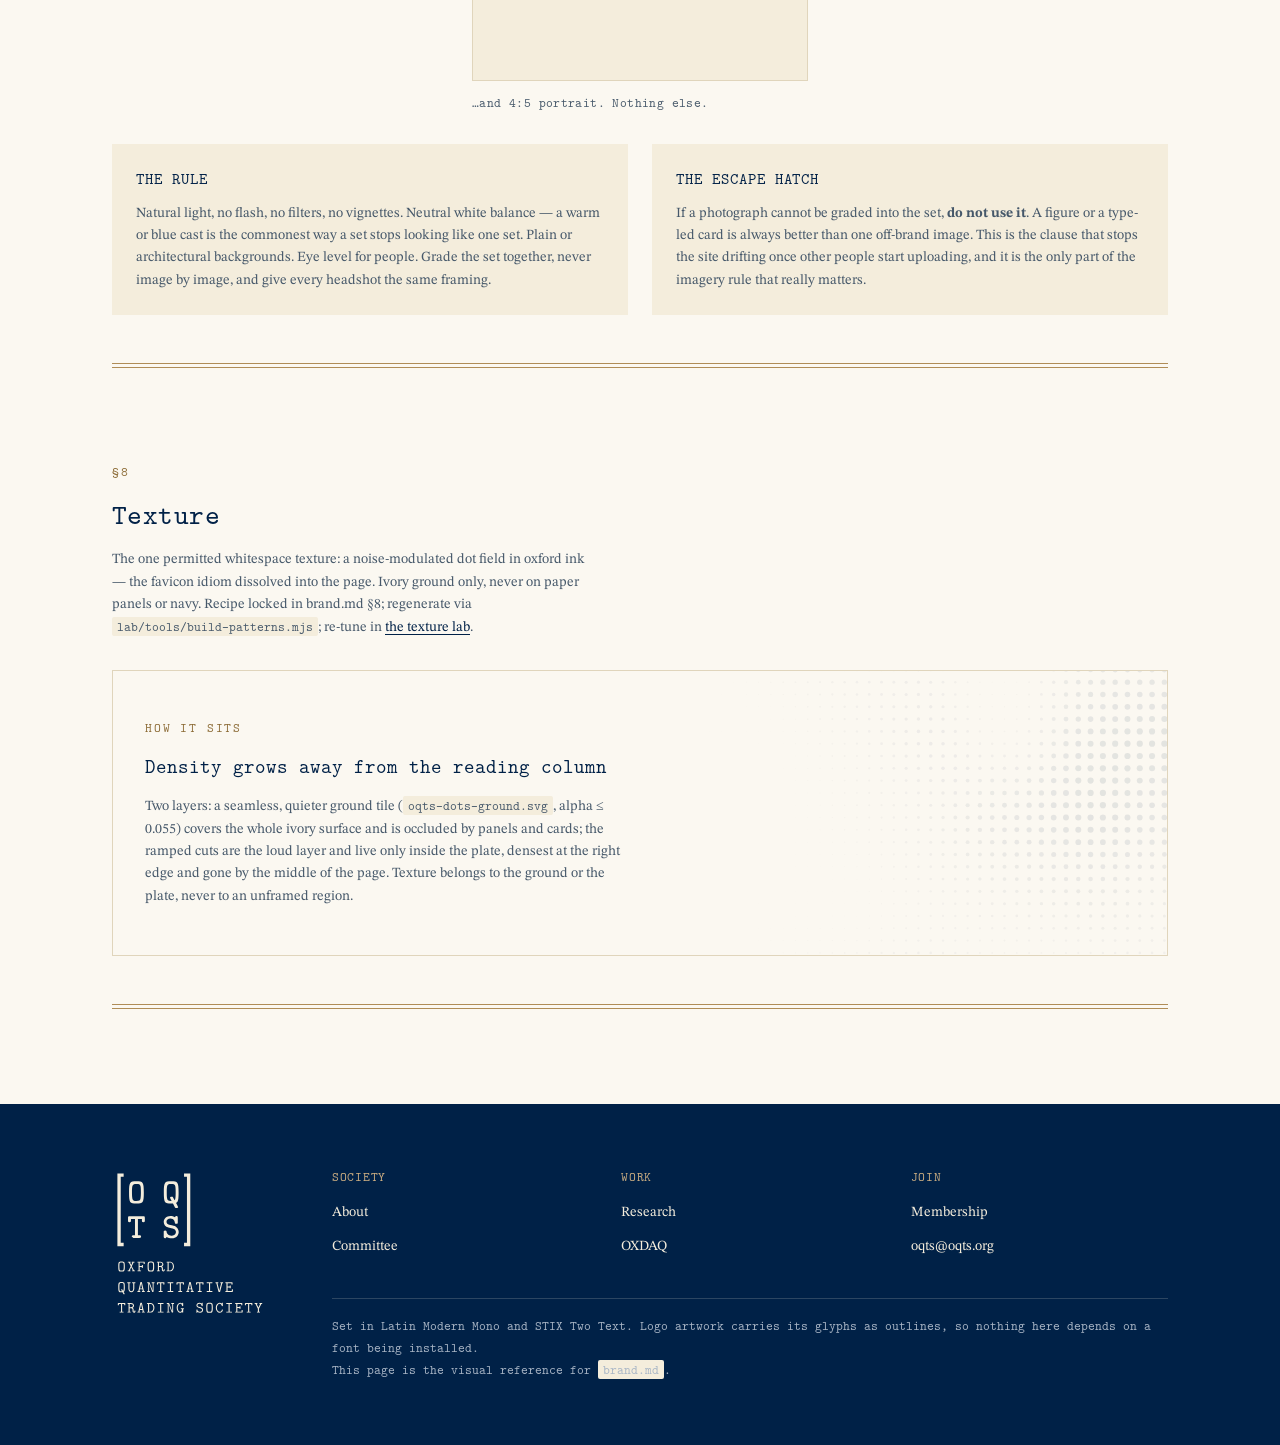
==== commit d34a6a94: "Texture becomes two layers: seamless quiet ground tile + the plate field oqts-dots-ground.svg tiles " ====
--- a/demo/index.html
+++ b/demo/index.html
@@ -548,10 +548,11 @@
         <div style="position:relative;max-width:30em">
           <p class="eyebrow">How it sits</p>
           <h3 style="margin-bottom:var(--oqts-space-4)">Density grows away from the reading column</h3>
-          <p class="note" style="margin:0">The field always ramps right-to-left at a fixed
-            intrinsic scale: densest at the right edge, gone by the middle of the page, so text
-            stays on clean ivory while the whitespace carries the texture. The uniform cut is
-            for sparse full-width areas. Never behind body copy at reading density.</p>
+          <p class="note" style="margin:0">Two layers: a seamless, quieter ground tile
+            (<code>oqts-dots-ground.svg</code>, alpha ≤ 0.055) covers the whole ivory surface
+            and is occluded by panels and cards; the ramped cuts are the loud layer and live
+            only inside the plate, densest at the right edge and gone by the middle of the
+            page. Texture belongs to the ground or the plate, never to an unframed region.</p>
         </div>
       </div>
       <div class="close-rule"></div>
--- a/assets/oqts.css
+++ b/assets/oqts.css
@@ -212,6 +212,13 @@
   --oqts-status-warning:#FAB219;   /* ivory 1.73 · oxford 8.75 */
   --oqts-status-serious:#EC835A;   /* ivory 2.49 · oxford 6.08 */
   --oqts-status-critical:#D03B3B;  /* ivory 4.53 · oxford 3.34 */
+
+  /* Sponsor tier metals — the medal pins on sponsor-tier labels, and
+     nothing else. Rules and pins only, never text, never in charts.
+     The founder tier wears camel, the brand's own gold. */
+  --oqts-tier-gold:#C9A24B;
+  --oqts-tier-silver:#A6ADB5;
+  --oqts-tier-bronze:#9C5F35;
 }
 
 /* Dark mode is selected, not flipped: its own steps from the same hues,
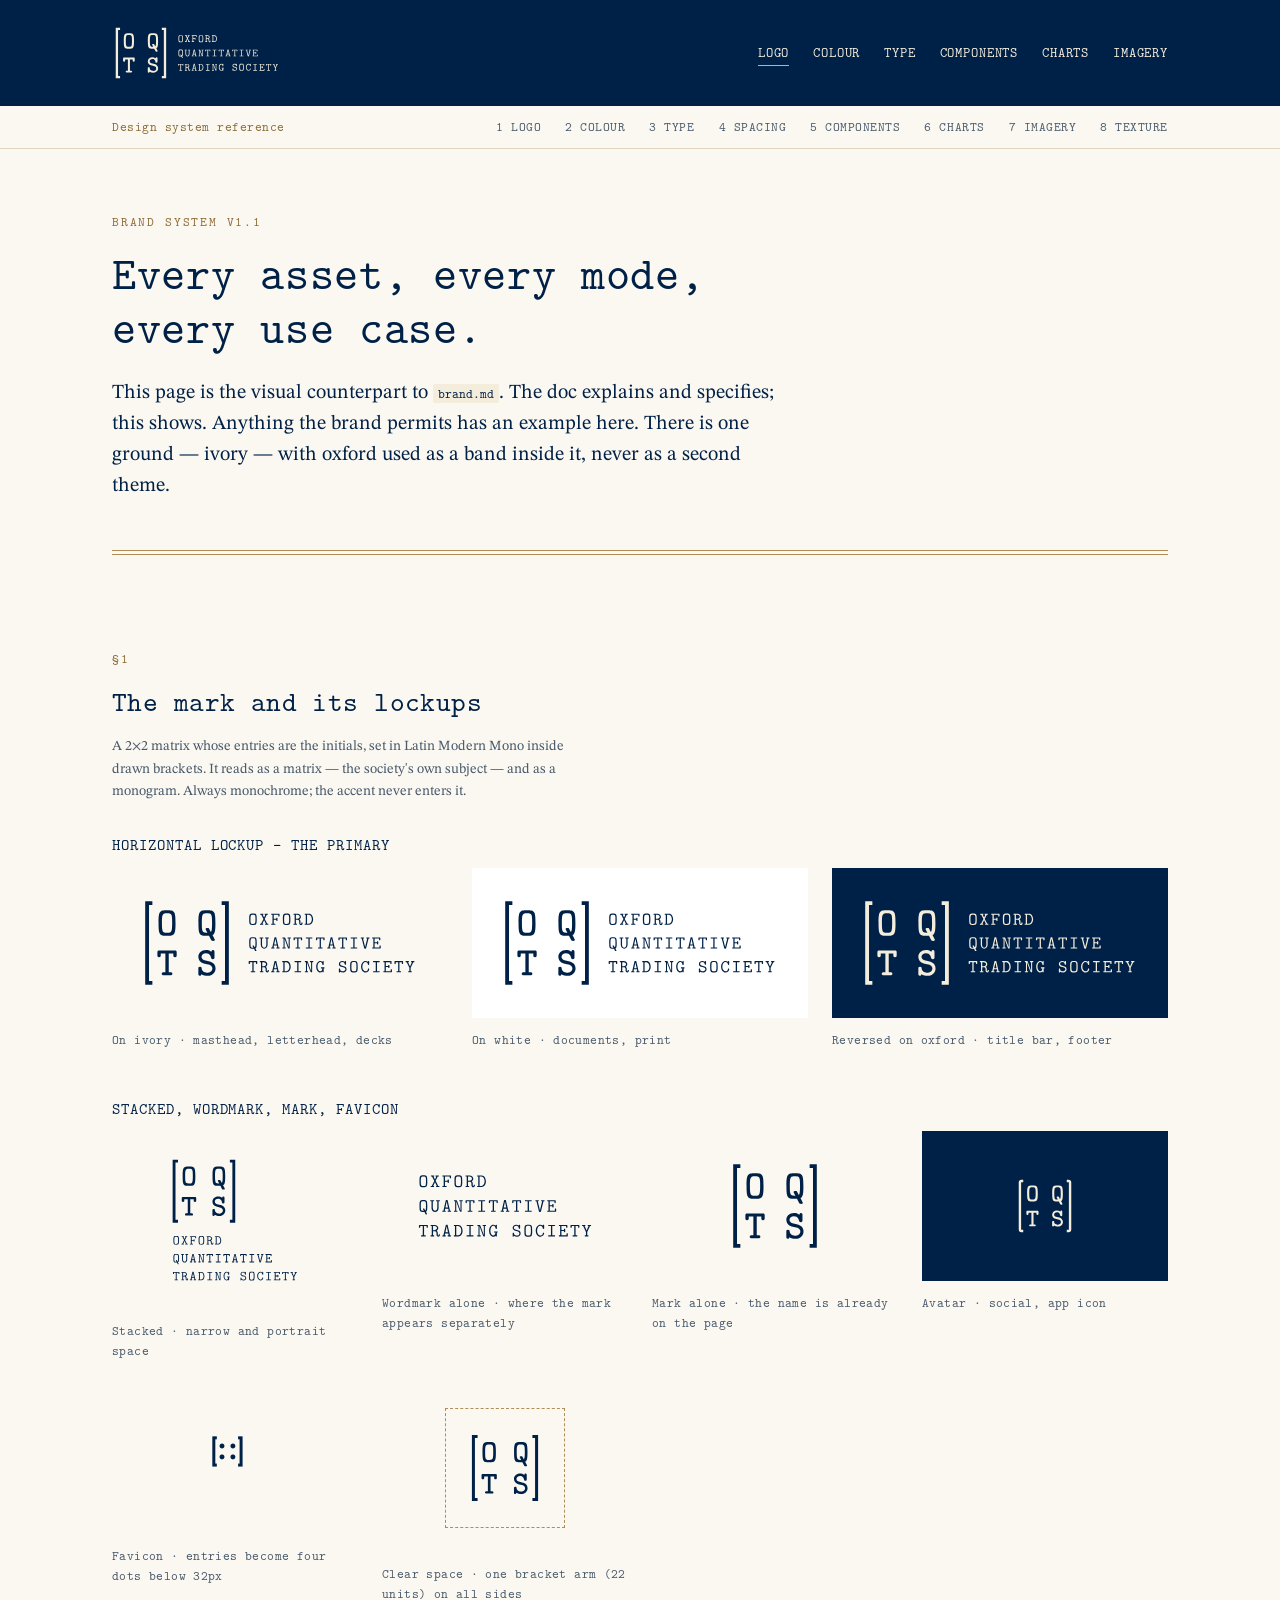
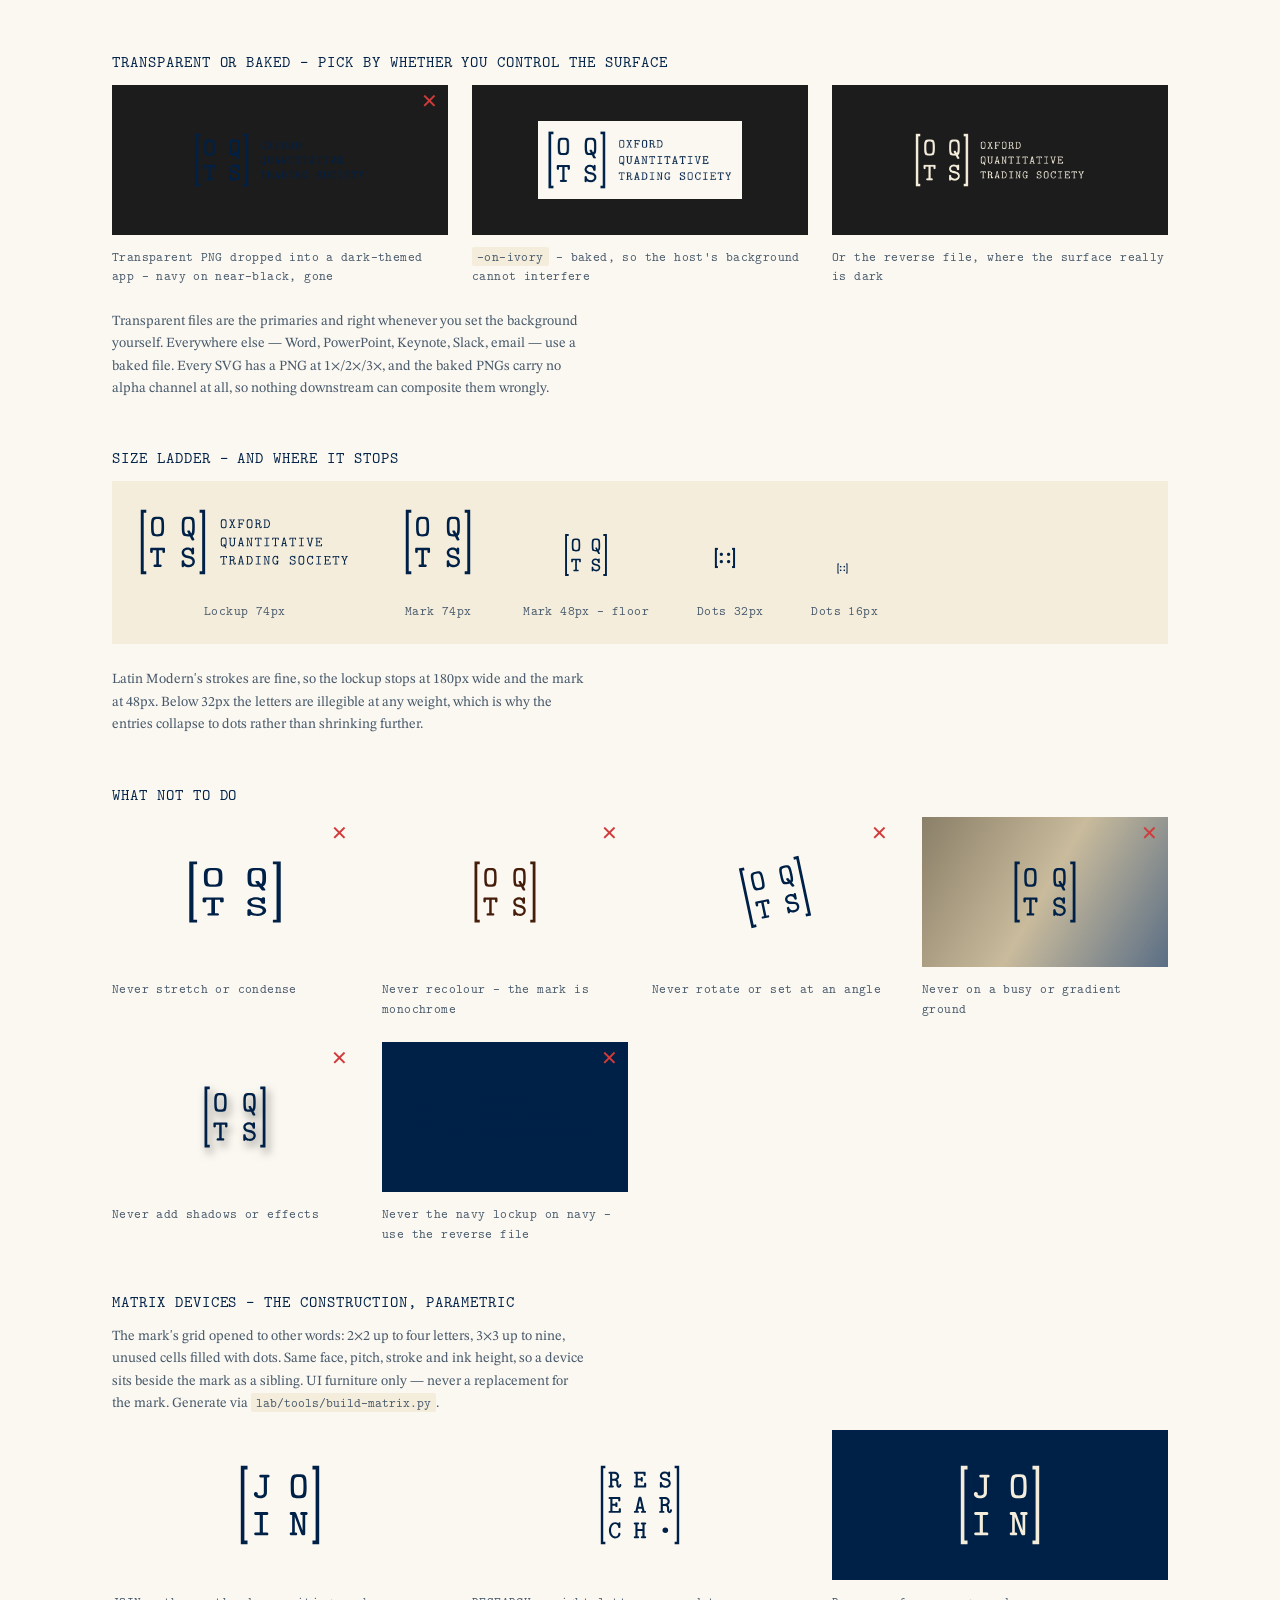
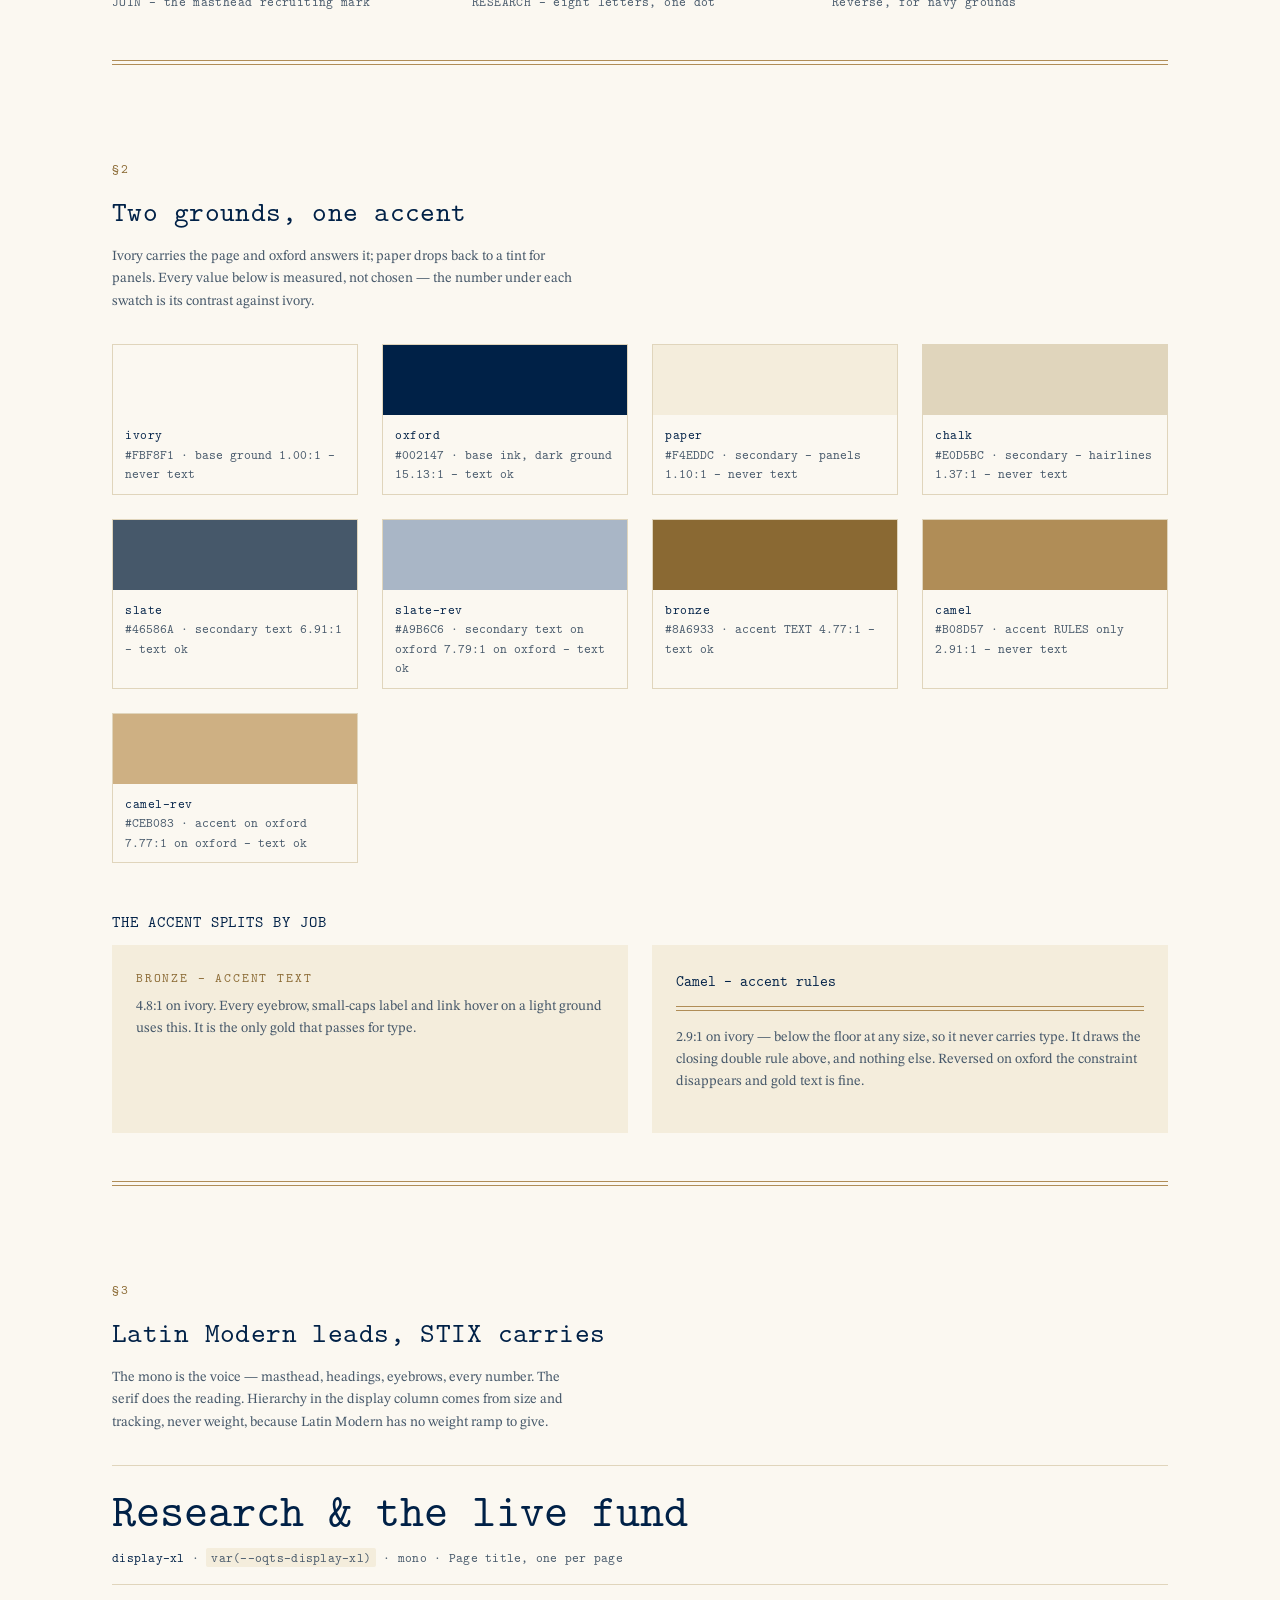
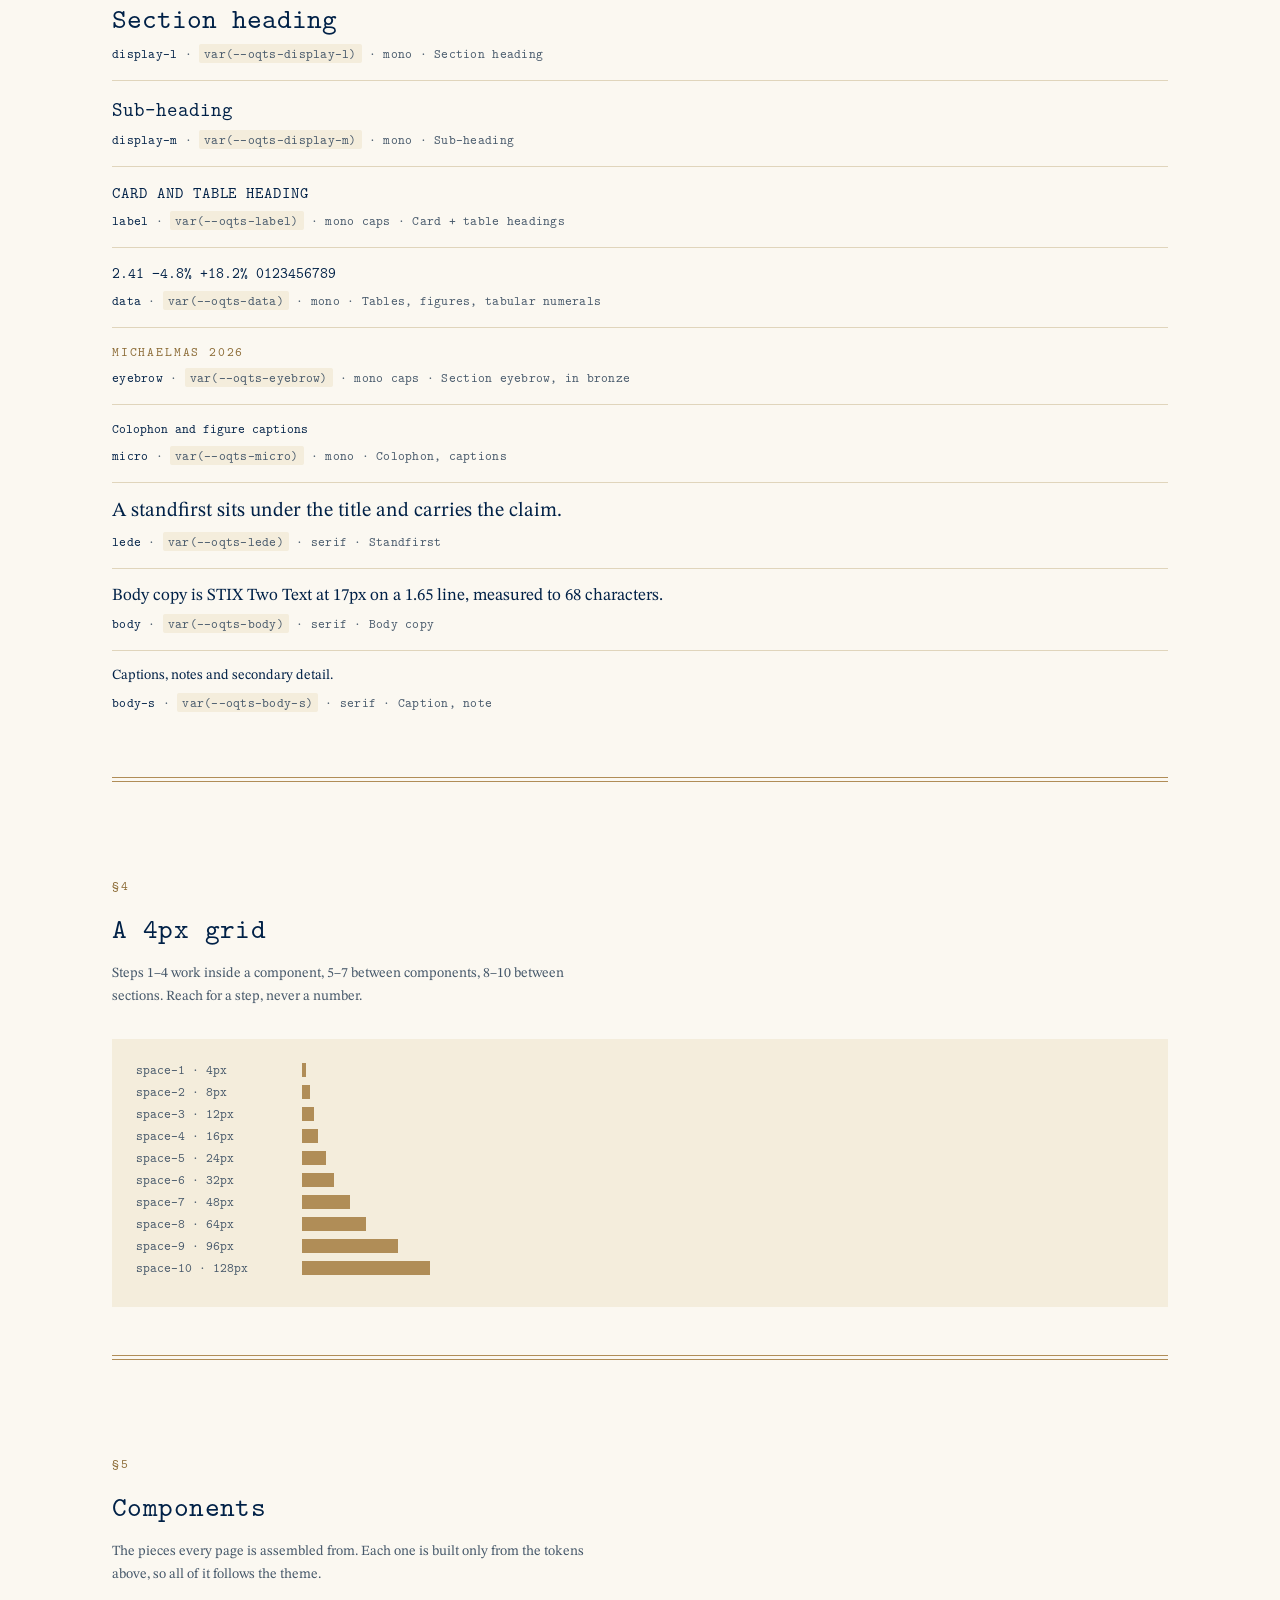
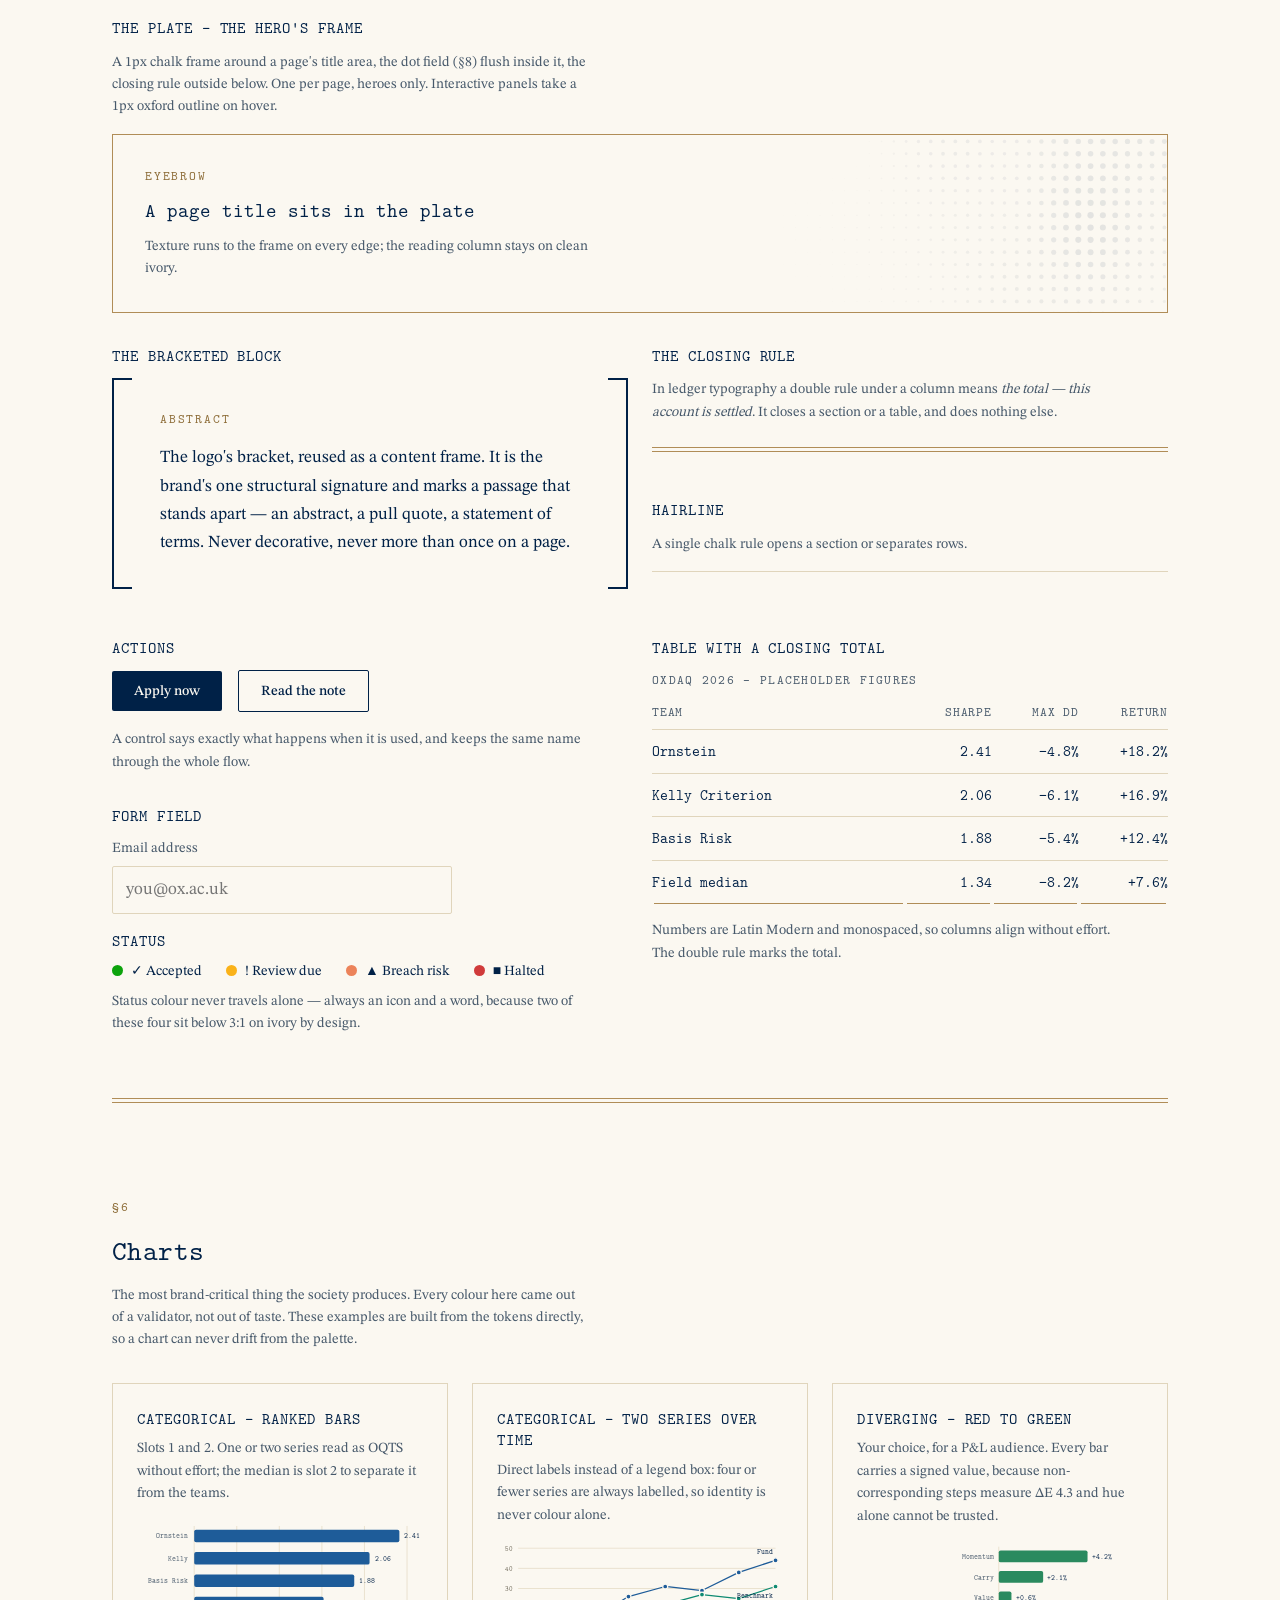
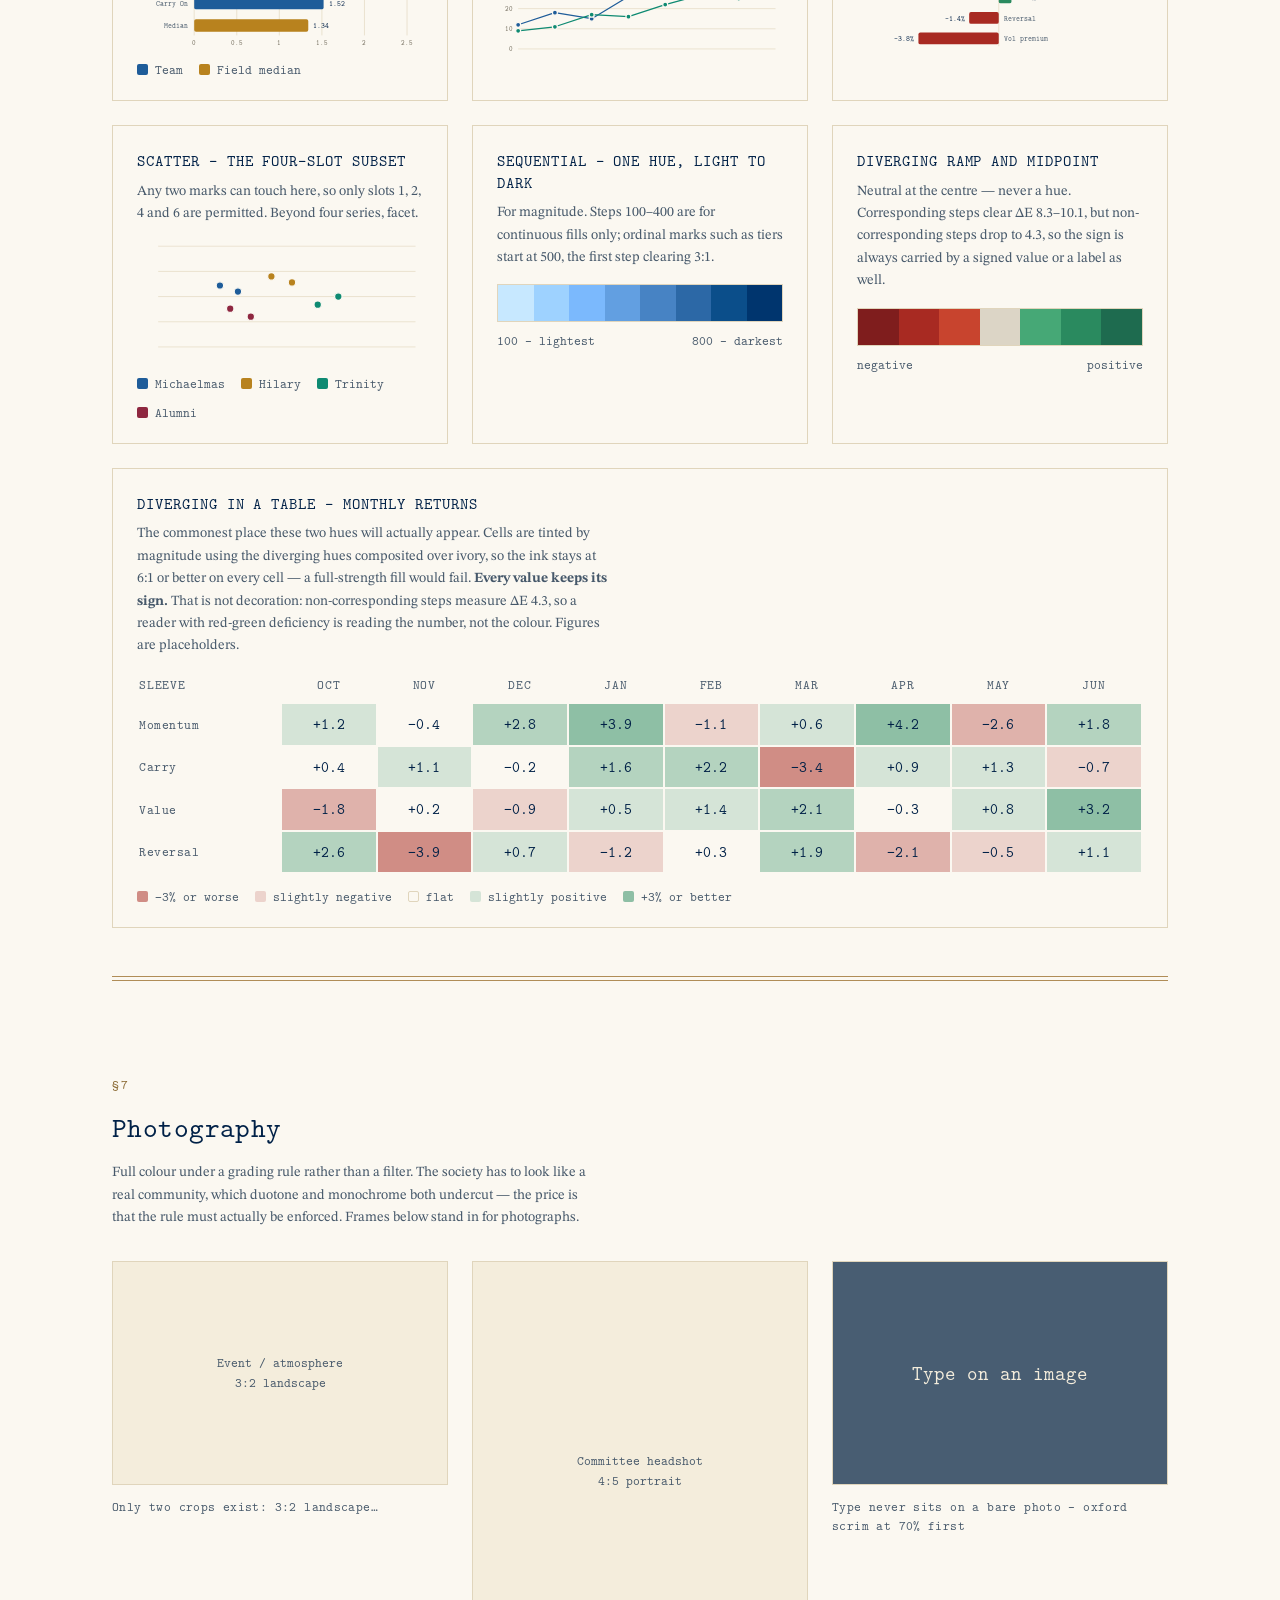
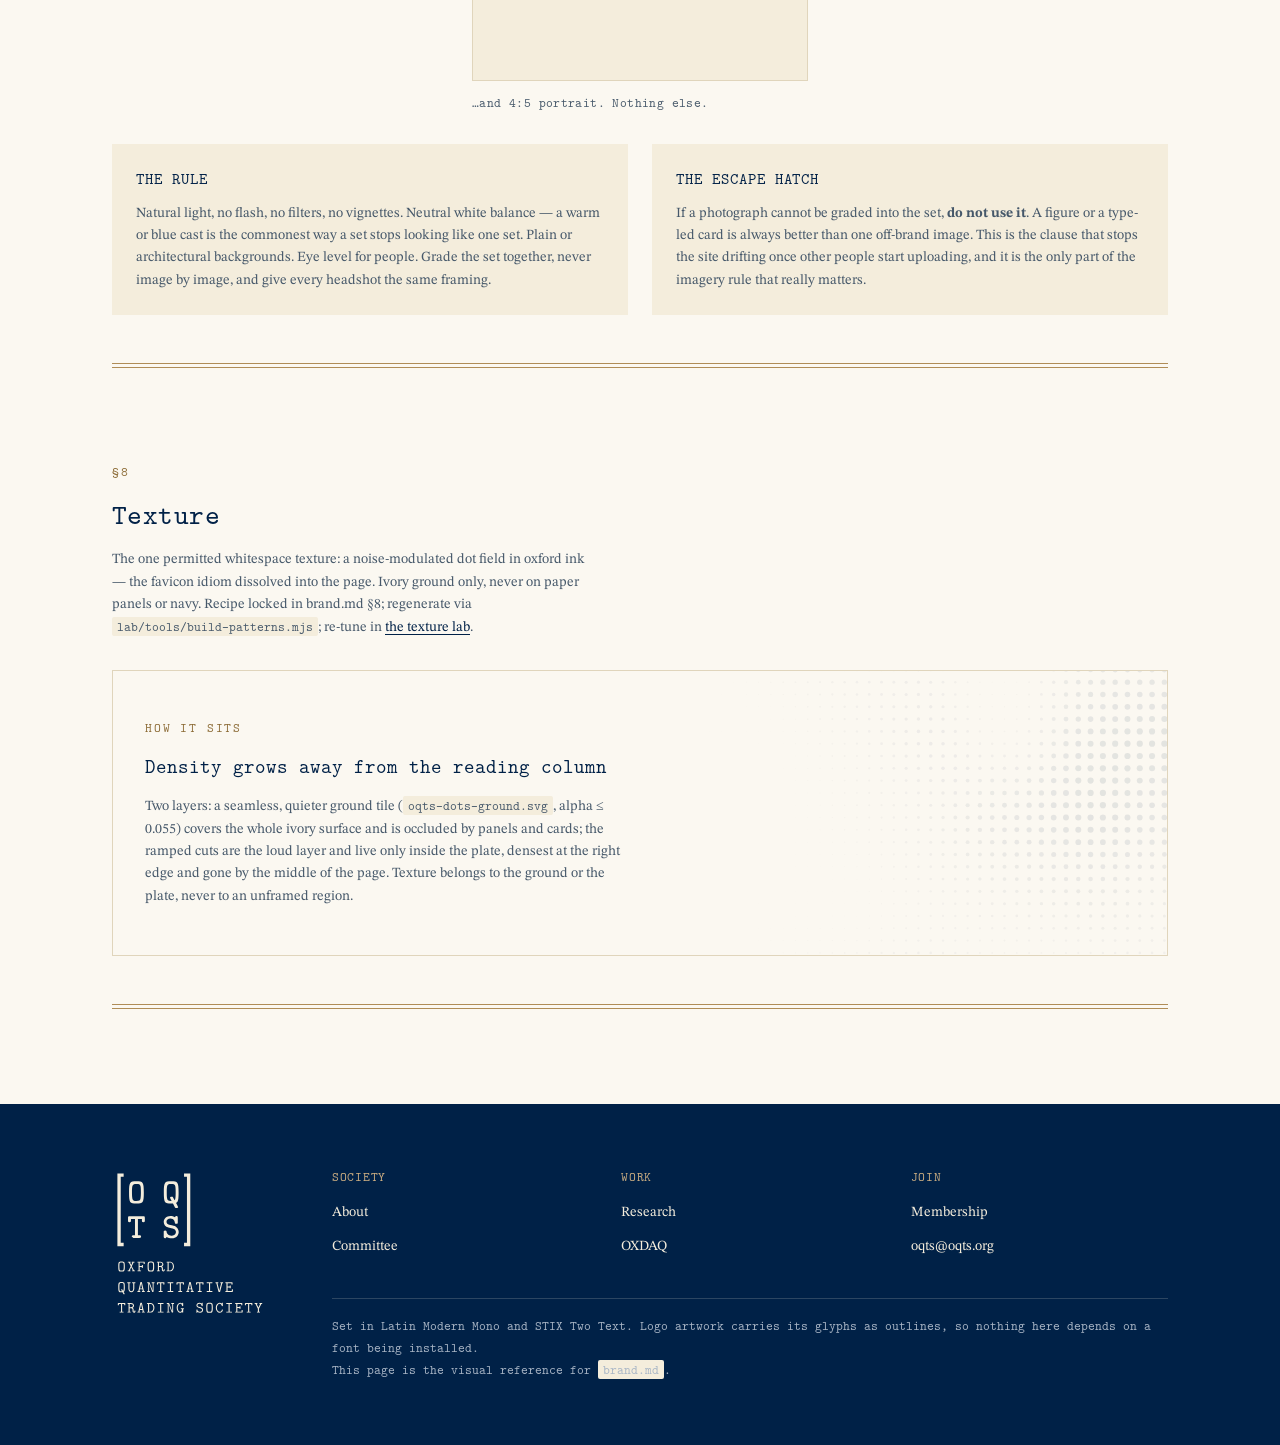
==== commit e971f929: "Plate spec: camel frame and an ivory halo so plate and ground never touch Co-Authored-By: Claude Fab" ====
--- a/demo/index.html
+++ b/demo/index.html
@@ -76,7 +76,7 @@
 .g3{grid-template-columns:repeat(auto-fit,minmax(215px,1fr))}
 .panel{background:var(--oqts-surface-2);padding:var(--oqts-space-5);transition:box-shadow .15s ease}
 .panel:hover{box-shadow:0 0 0 1px var(--oqts-ink)}
-.plate{position:relative;border:1px solid var(--oqts-hairline);padding:var(--oqts-space-6)}
+.plate{position:relative;border:1px solid var(--oqts-accent-rule);background:var(--oqts-ivory);box-shadow:0 0 0 18px var(--oqts-ivory);padding:var(--oqts-space-6)}
 .plate .tex{position:absolute;inset:0;width:100%;height:100%;object-fit:cover;object-position:right;pointer-events:none}
 .plate .over{position:relative}
 .spec{font:400 var(--oqts-micro)/1.55 var(--oqts-display);color:var(--oqts-ink-2);
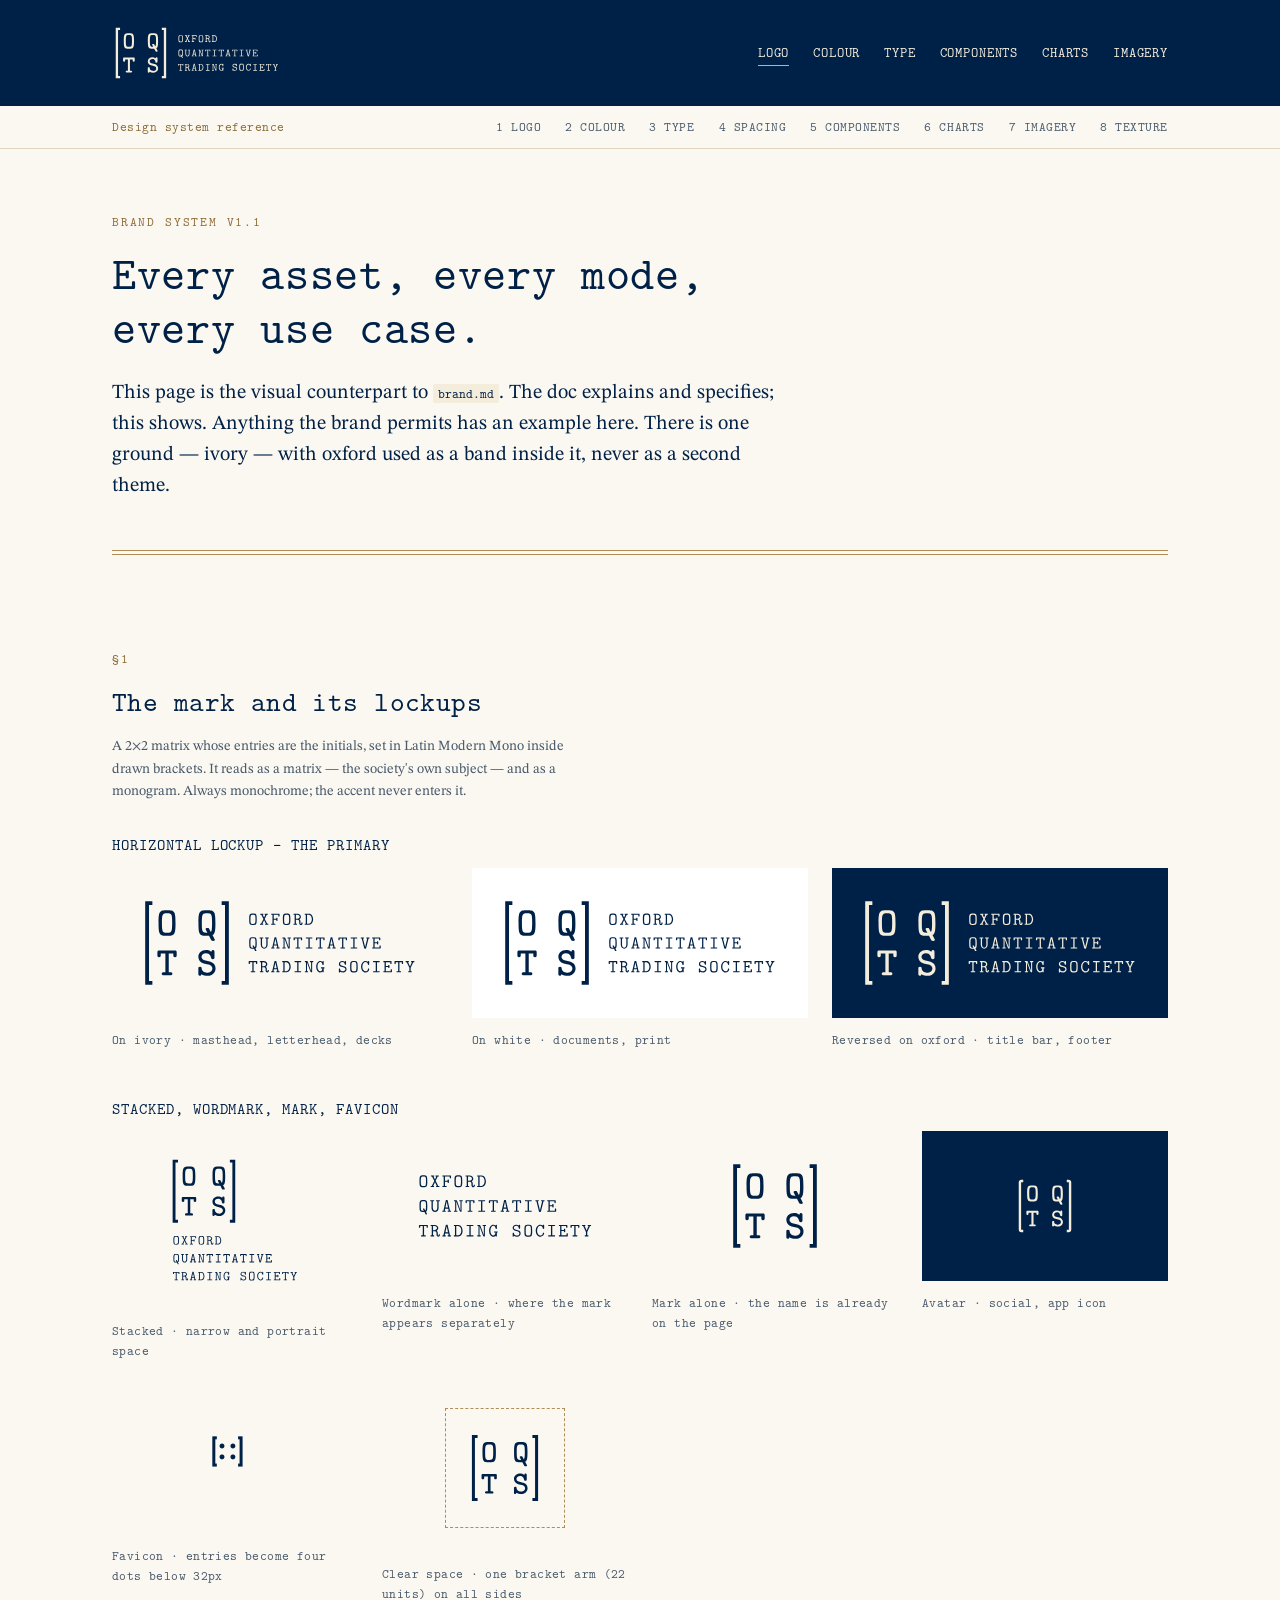
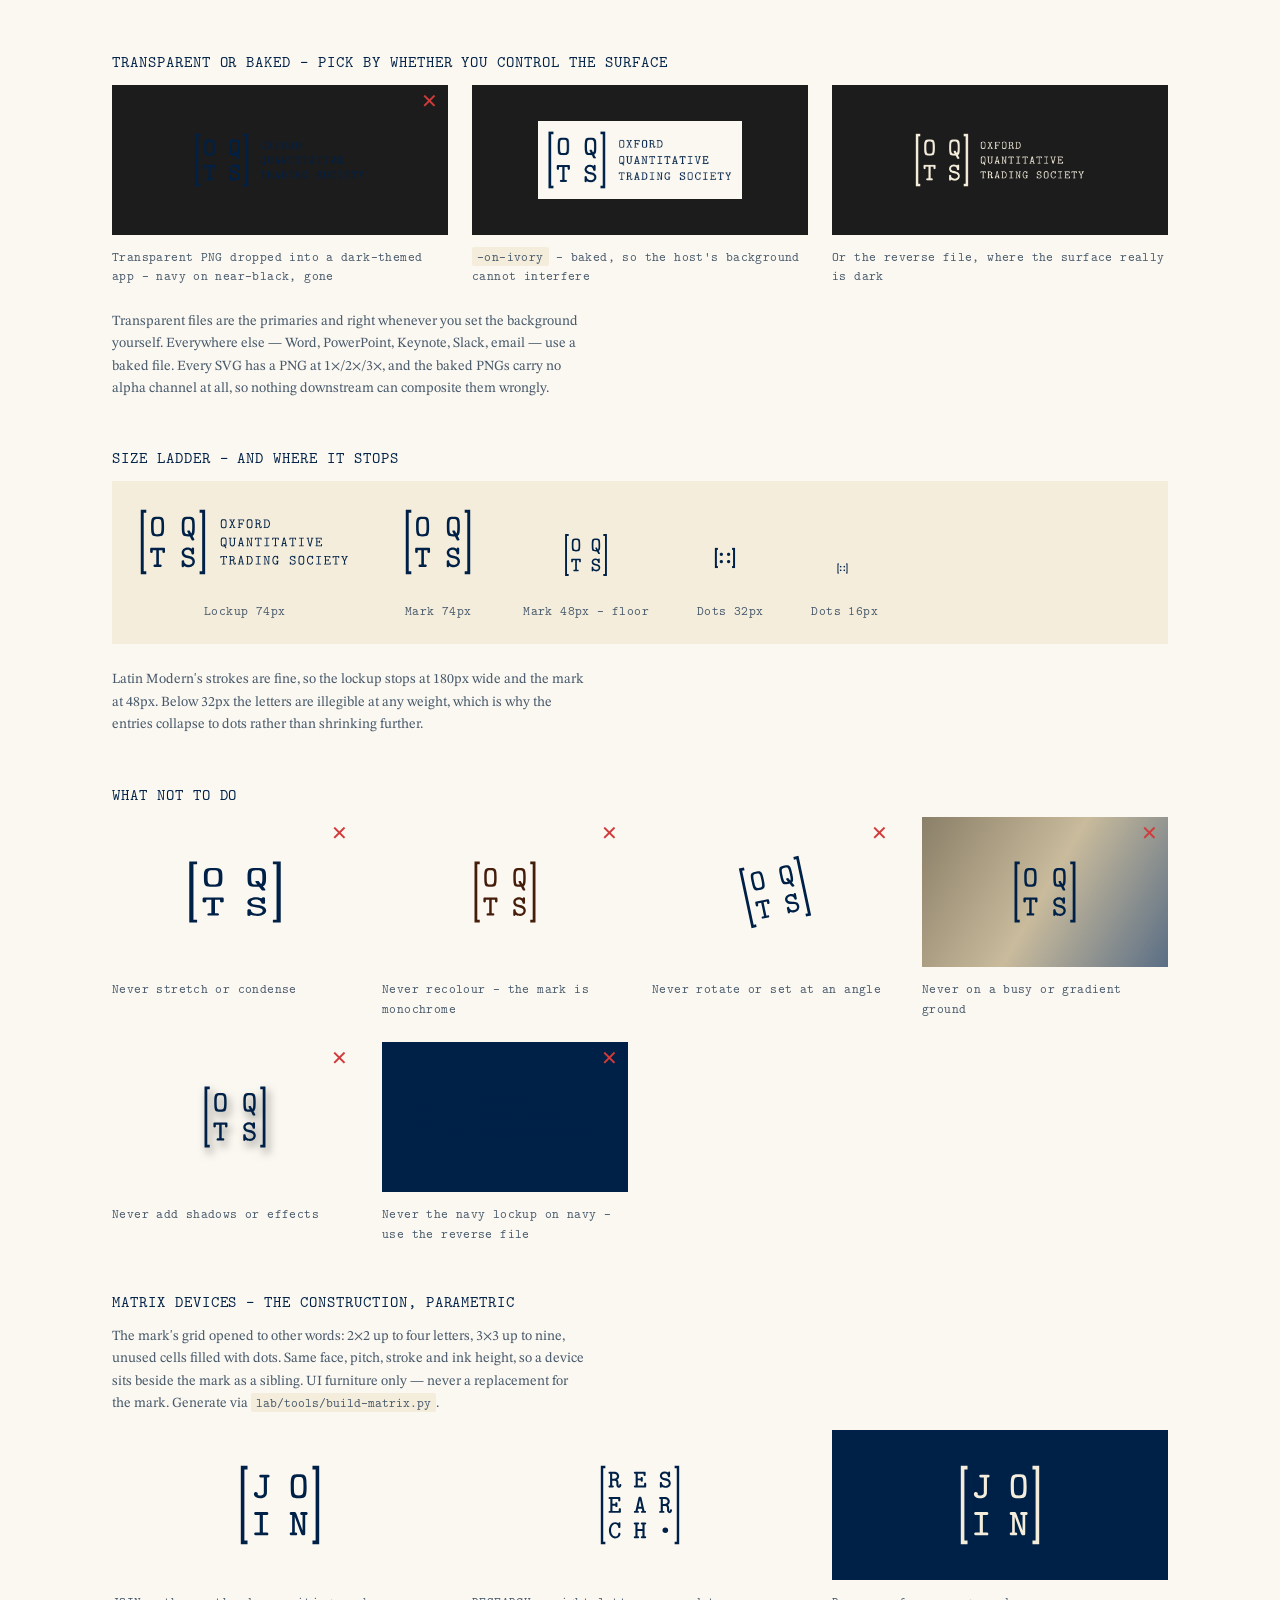
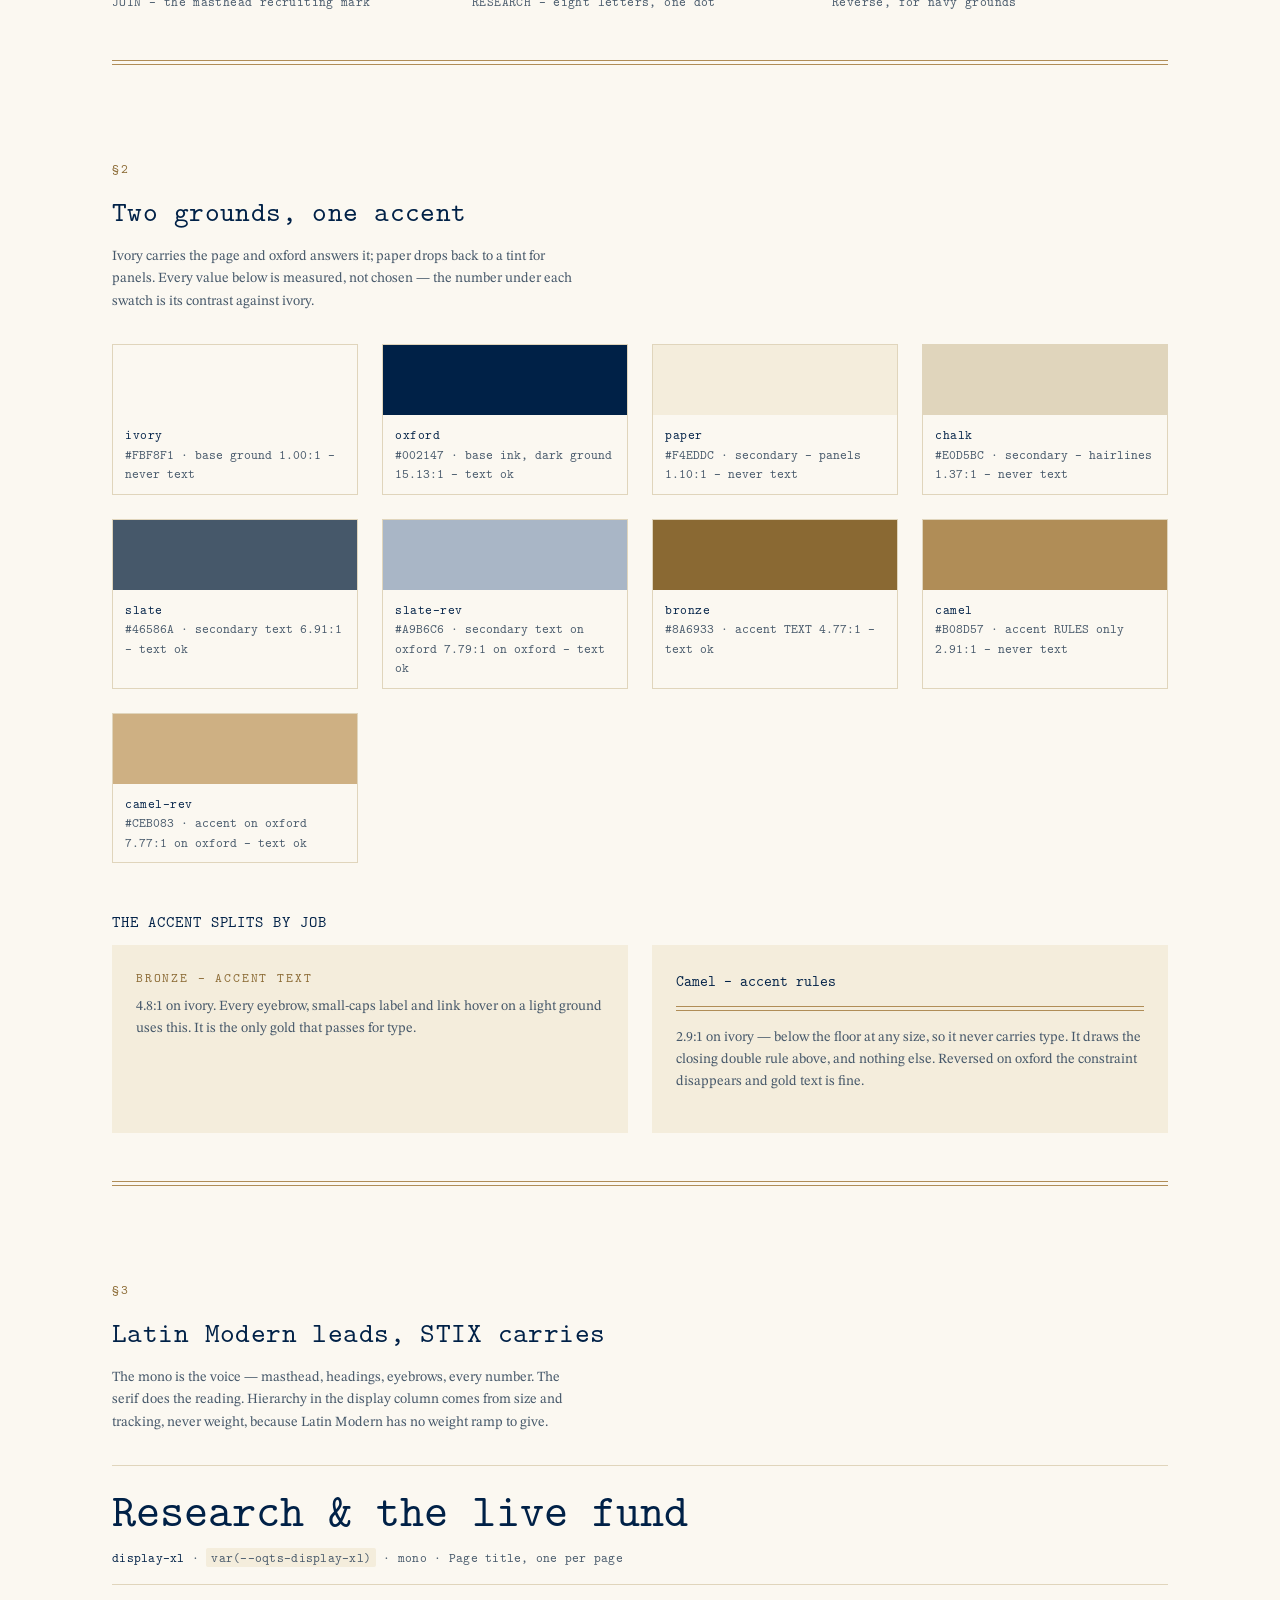
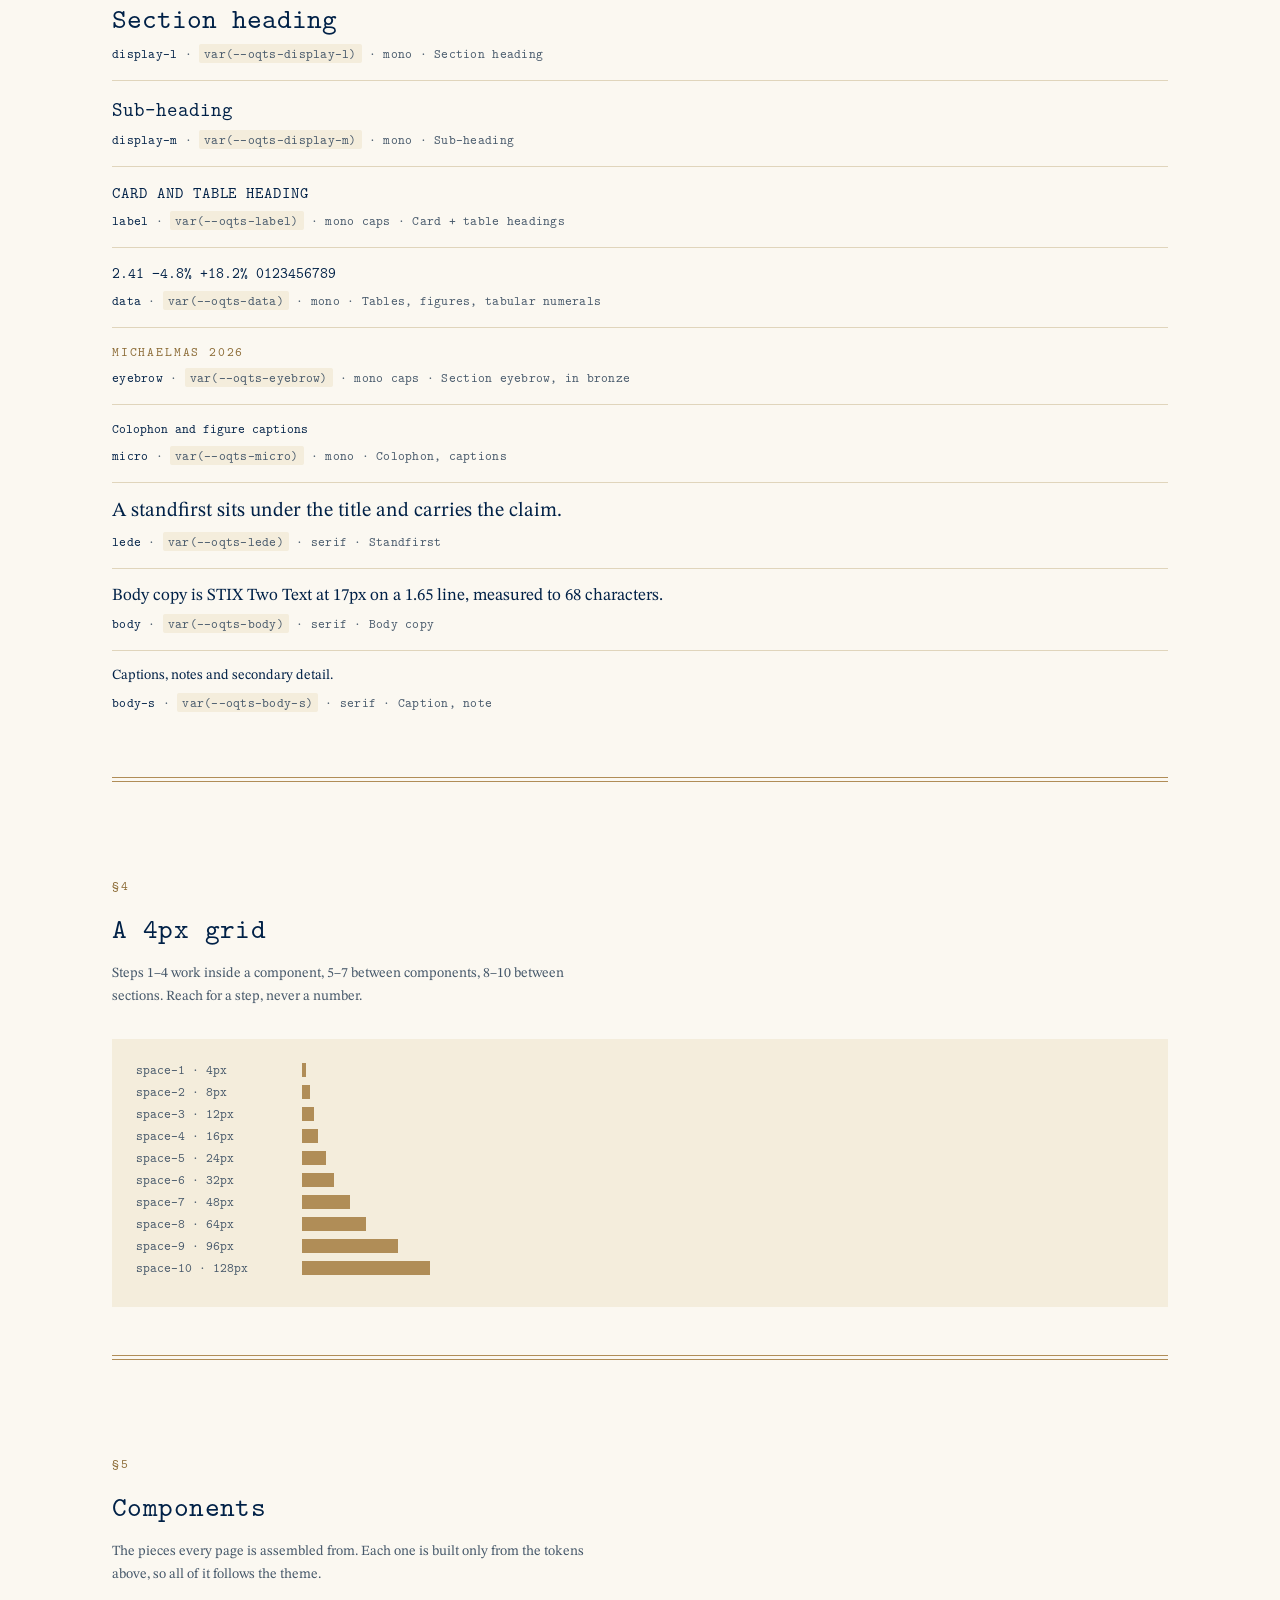
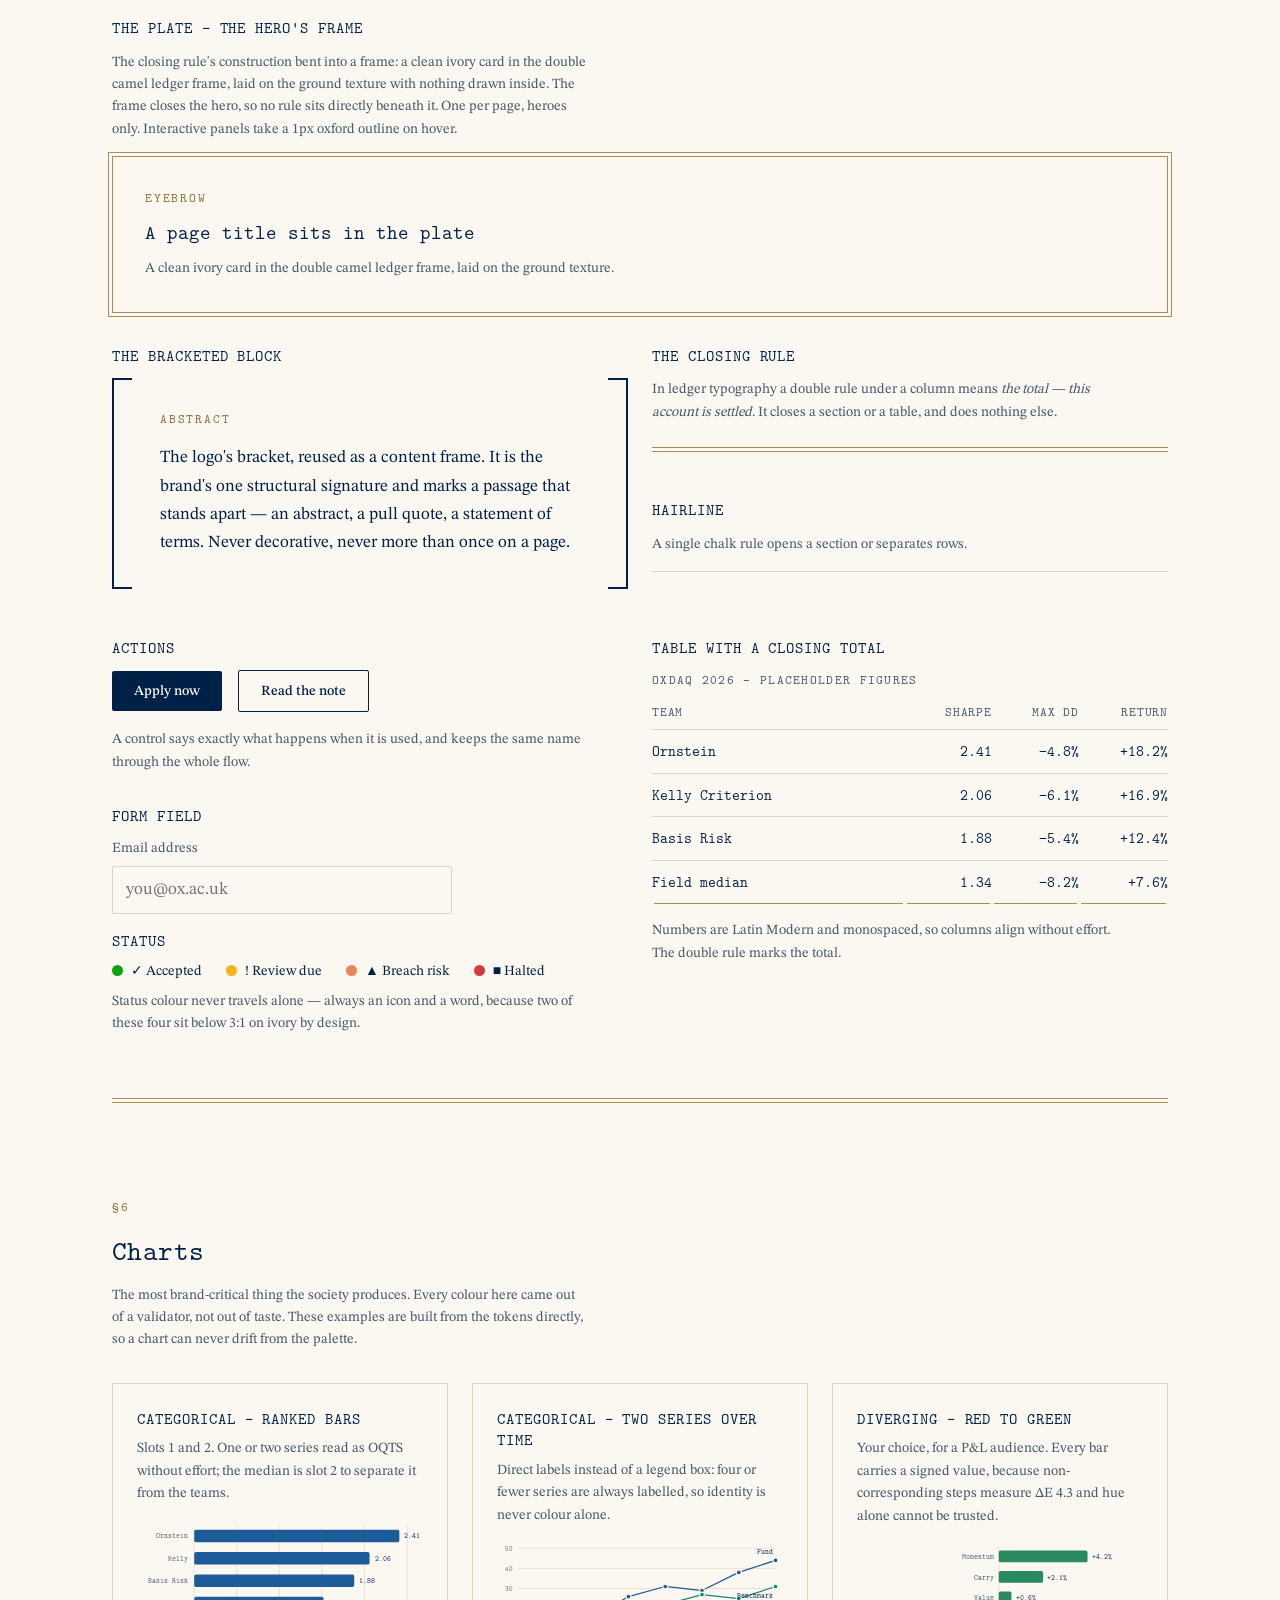
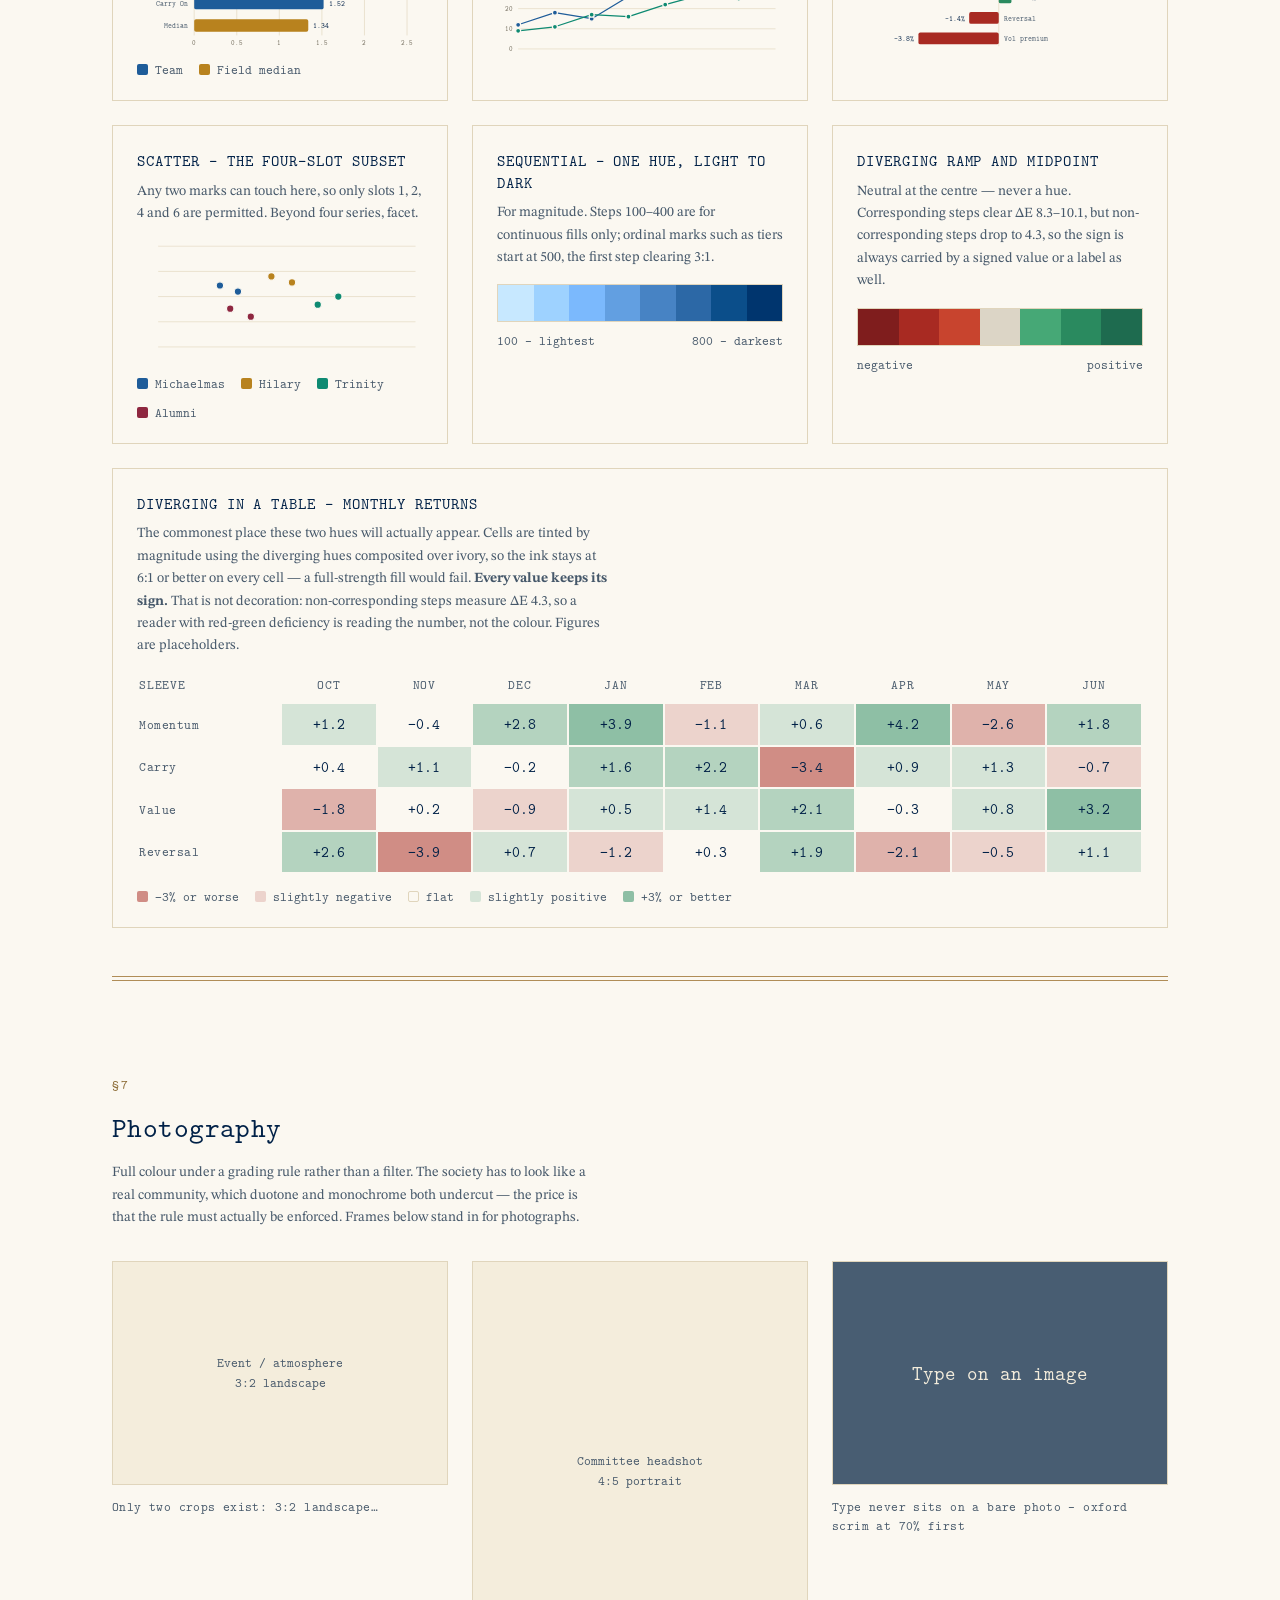
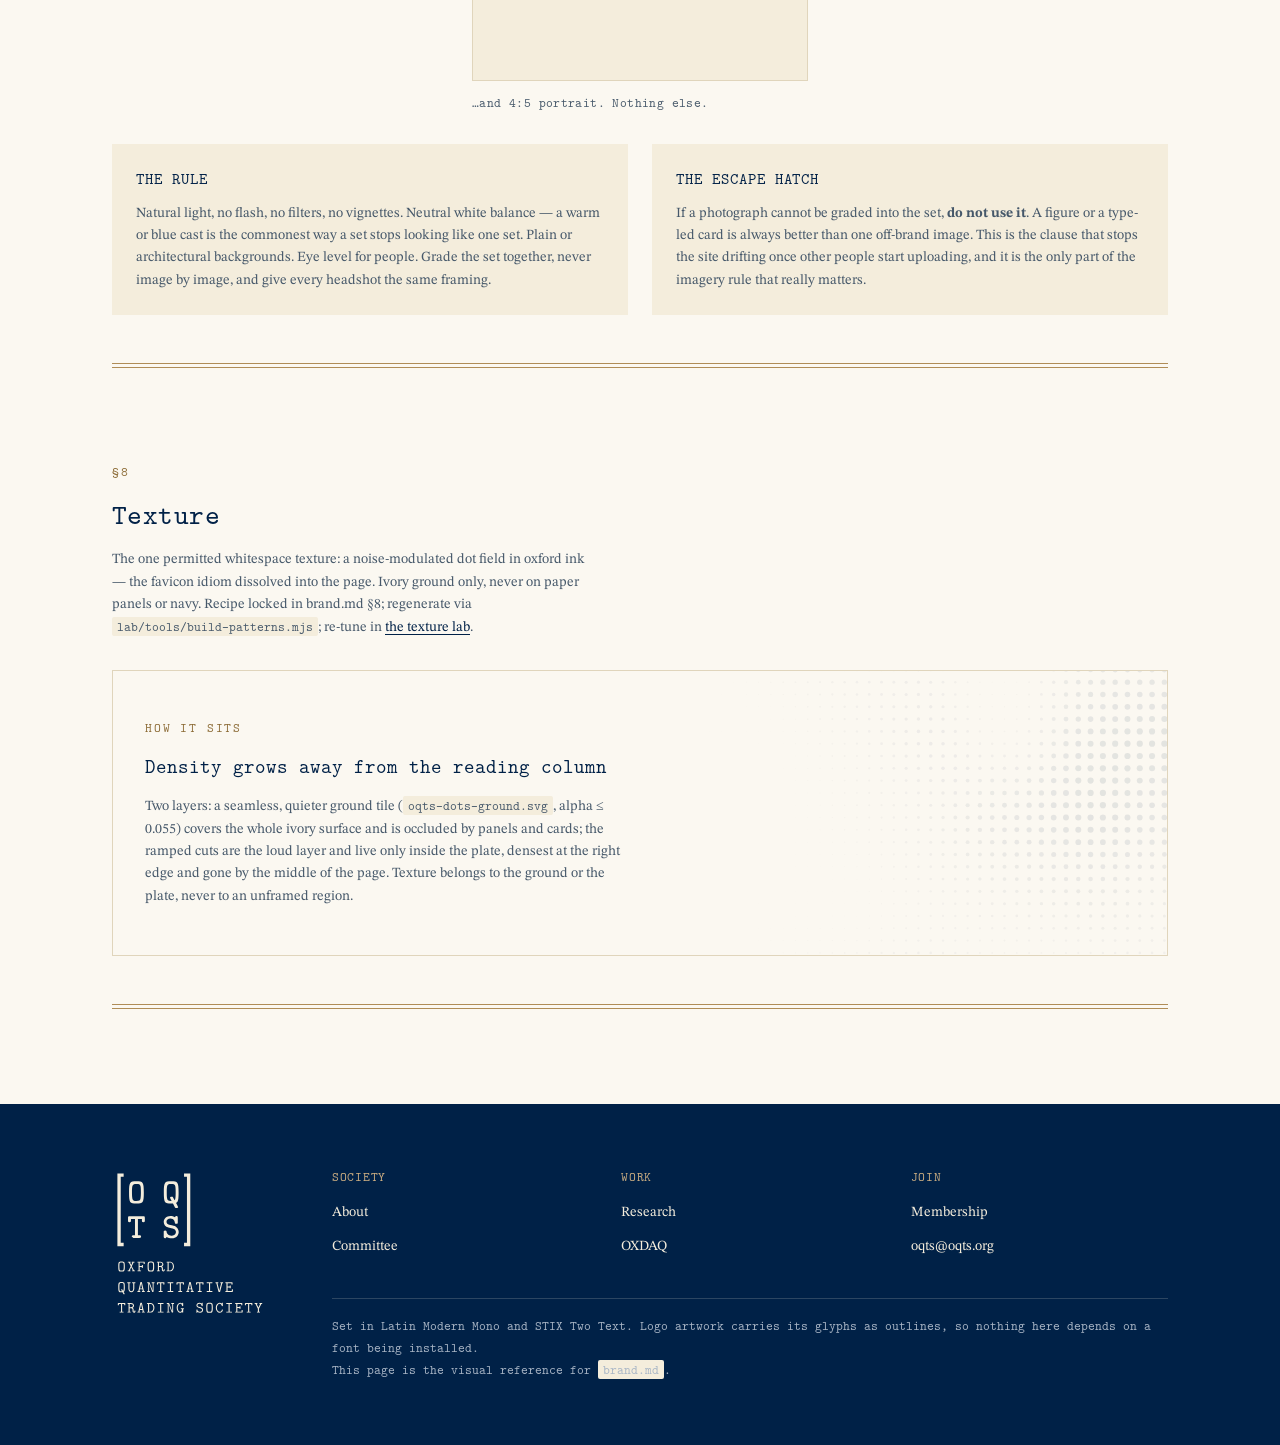
==== commit baf5856d: "Plate spec: the double camel ledger frame, clean card, no rule beneath Ground tile is the only textu" ====
--- a/demo/index.html
+++ b/demo/index.html
@@ -76,7 +76,7 @@
 .g3{grid-template-columns:repeat(auto-fit,minmax(215px,1fr))}
 .panel{background:var(--oqts-surface-2);padding:var(--oqts-space-5);transition:box-shadow .15s ease}
 .panel:hover{box-shadow:0 0 0 1px var(--oqts-ink)}
-.plate{position:relative;border:1px solid var(--oqts-accent-rule);background:var(--oqts-ivory);box-shadow:0 0 0 18px var(--oqts-ivory);padding:var(--oqts-space-6)}
+.plate{position:relative;border:1px solid var(--oqts-accent-rule);background:var(--oqts-ivory);box-shadow:0 0 0 3px var(--oqts-ivory),0 0 0 4px var(--oqts-accent-rule);padding:var(--oqts-space-6)}
 .plate .tex{position:absolute;inset:0;width:100%;height:100%;object-fit:cover;object-position:right;pointer-events:none}
 .plate .over{position:relative}
 .spec{font:400 var(--oqts-micro)/1.55 var(--oqts-display);color:var(--oqts-ink-2);
@@ -397,16 +397,16 @@
       </div>
 
       <h4>The plate — the hero's frame</h4>
-      <p class="note">A 1px chalk frame around a page's title area, the dot field (§8) flush
-        inside it, the closing rule outside below. One per page, heroes only. Interactive
-        panels take a 1px oxford outline on hover.</p>
+      <p class="note">The closing rule's construction bent into a frame: a clean ivory card in
+        the double camel ledger frame, laid on the ground texture with nothing drawn inside.
+        The frame closes the hero, so no rule sits directly beneath it. One per page, heroes
+        only. Interactive panels take a 1px oxford outline on hover.</p>
       <div class="plate" style="margin-bottom:var(--oqts-space-6)">
-        <img class="tex" src="../assets/patterns/oqts-dots-right-2.svg" alt="">
         <div class="over" style="max-width:32em">
           <p class="eyebrow" style="margin-bottom:var(--oqts-space-3)">Eyebrow</p>
           <h3 style="margin-bottom:var(--oqts-space-3)">A page title sits in the plate</h3>
-          <p class="note" style="margin:0">Texture runs to the frame on every edge; the
-            reading column stays on clean ivory.</p>
+          <p class="note" style="margin:0">A clean ivory card in the double camel ledger
+            frame, laid on the ground texture.</p>
         </div>
       </div>
 
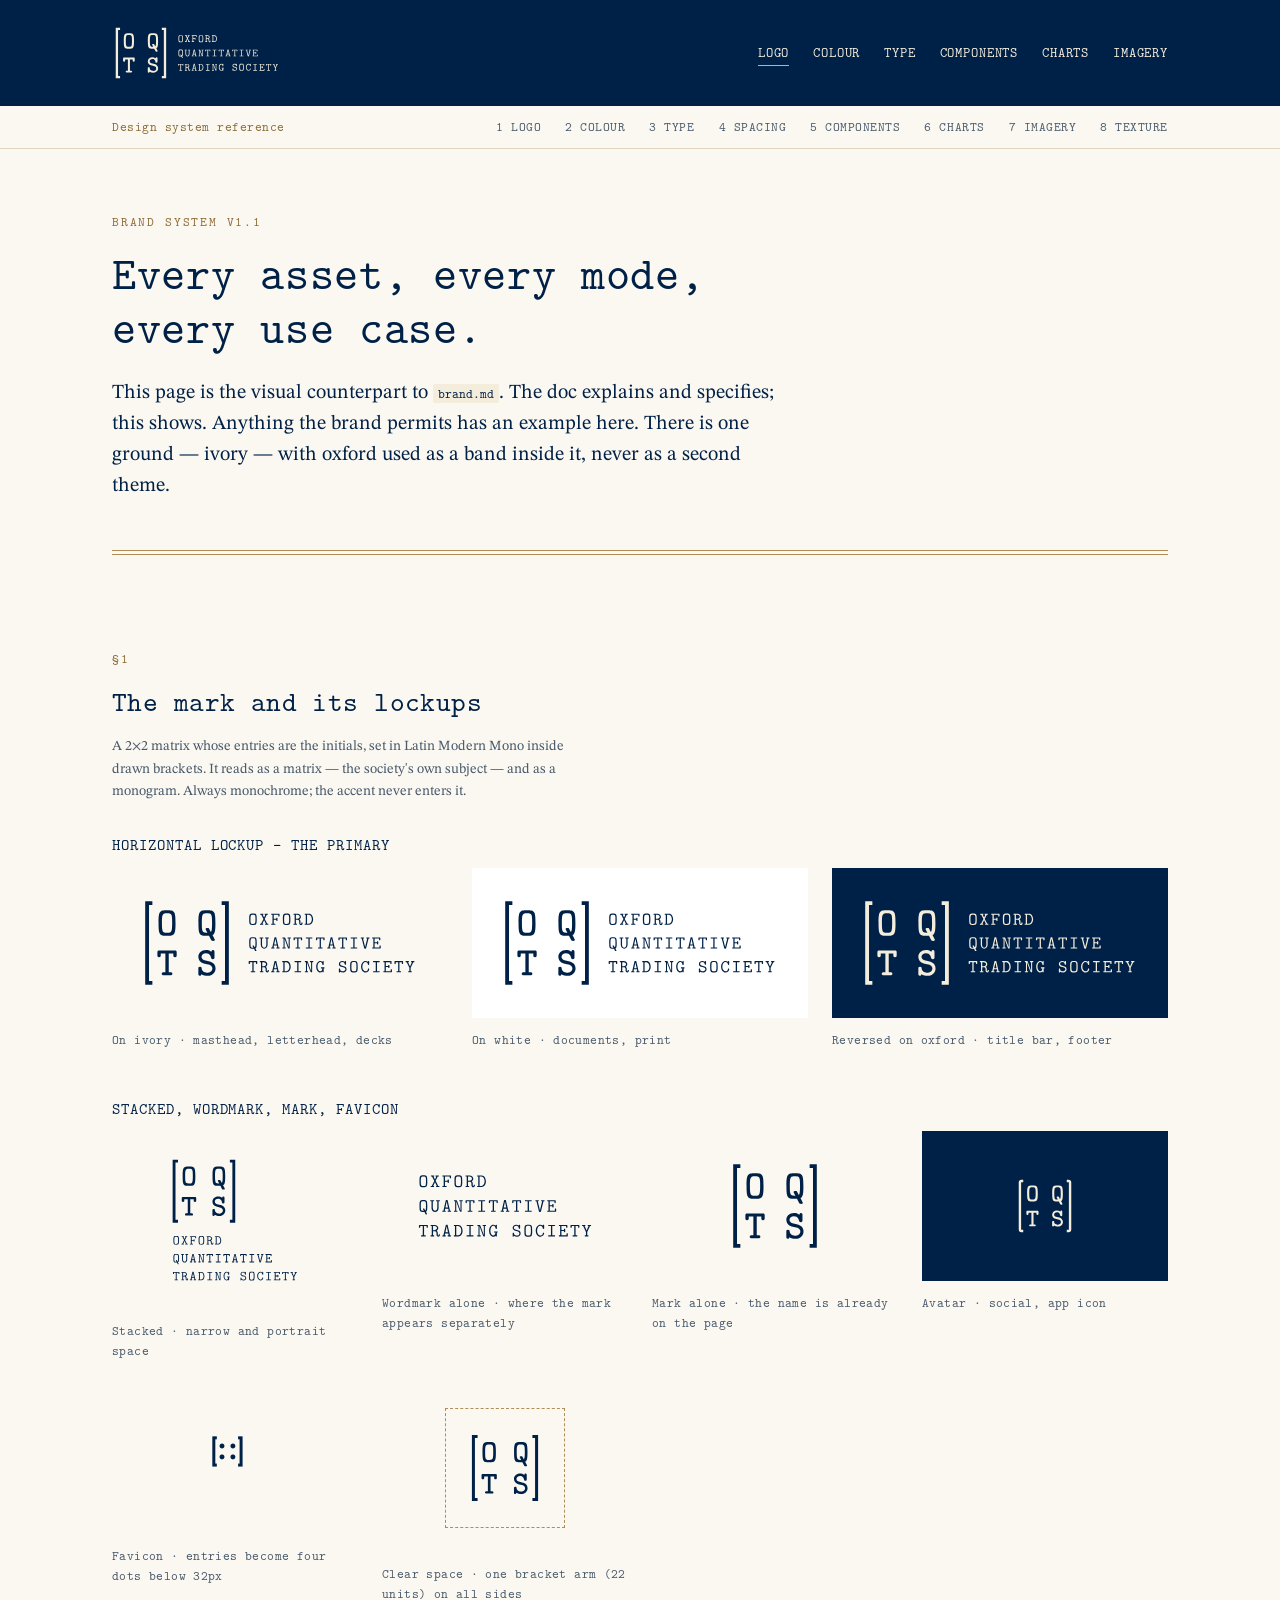
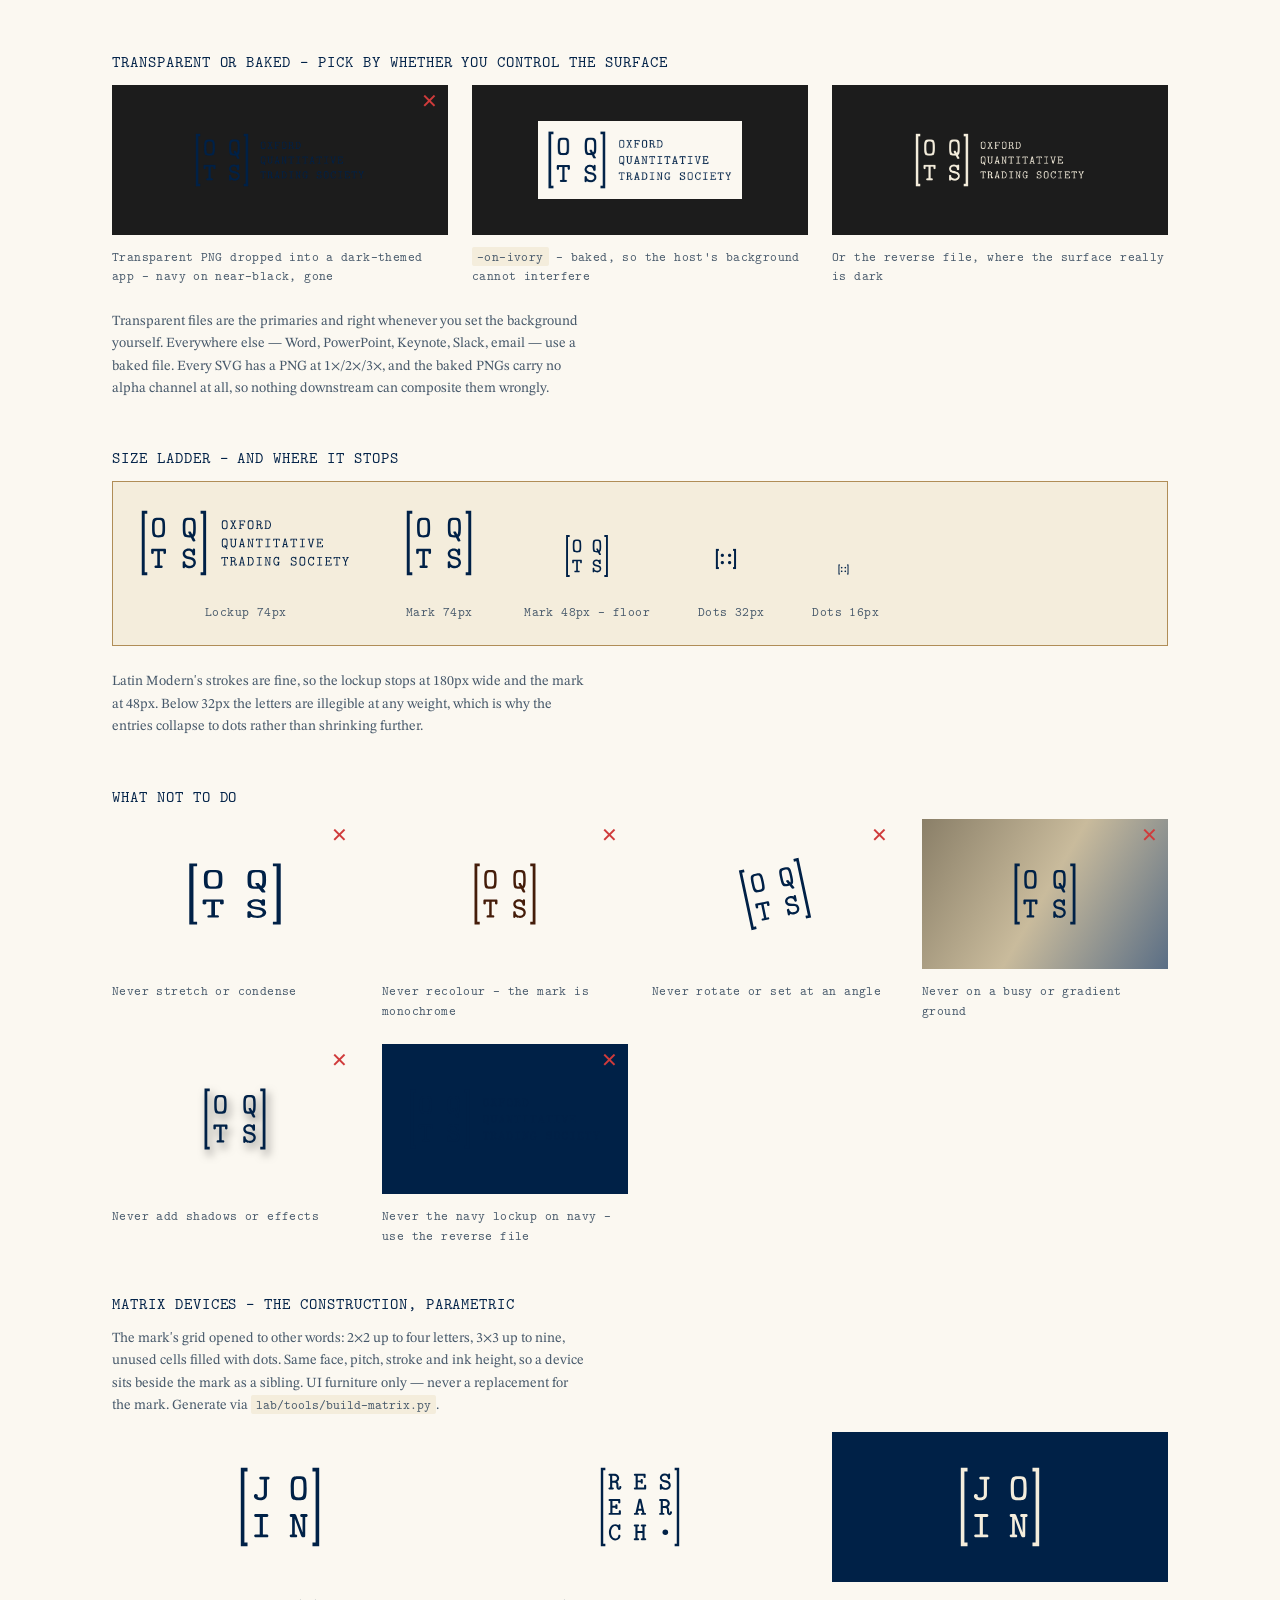
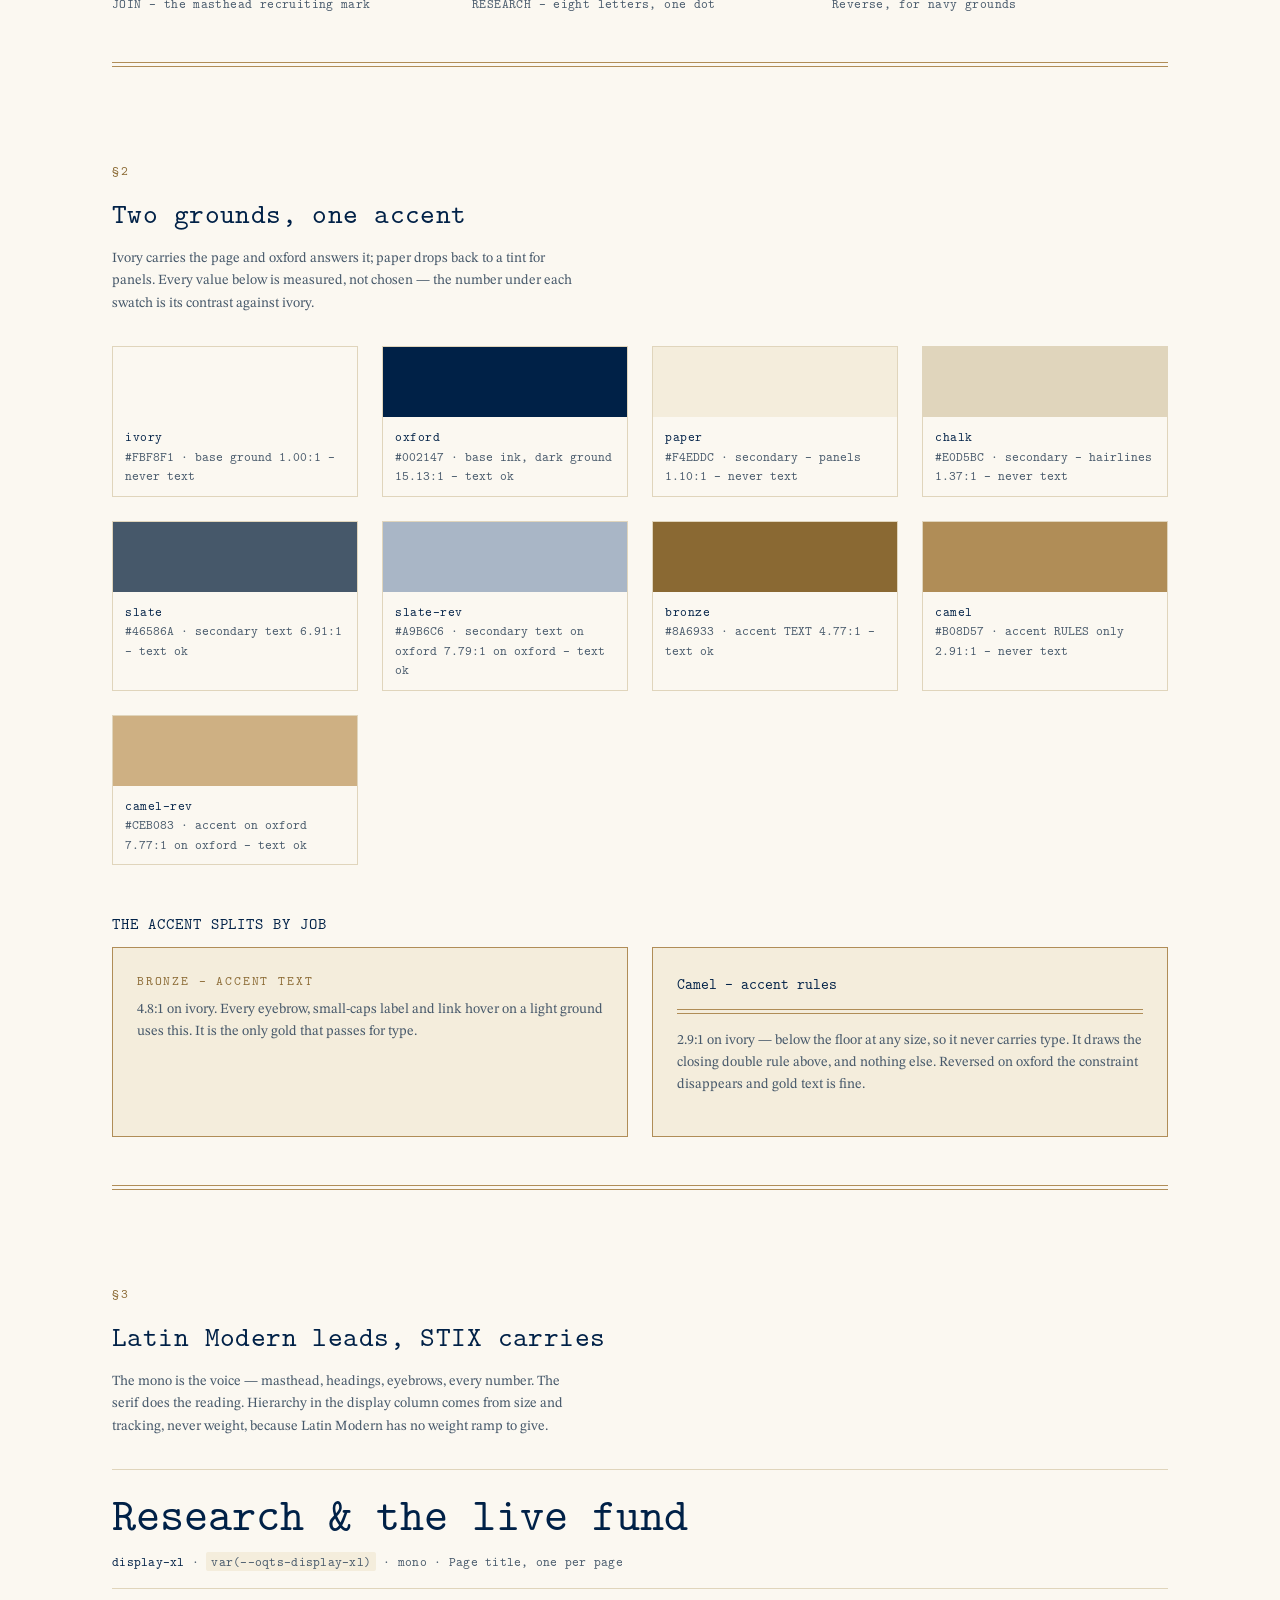
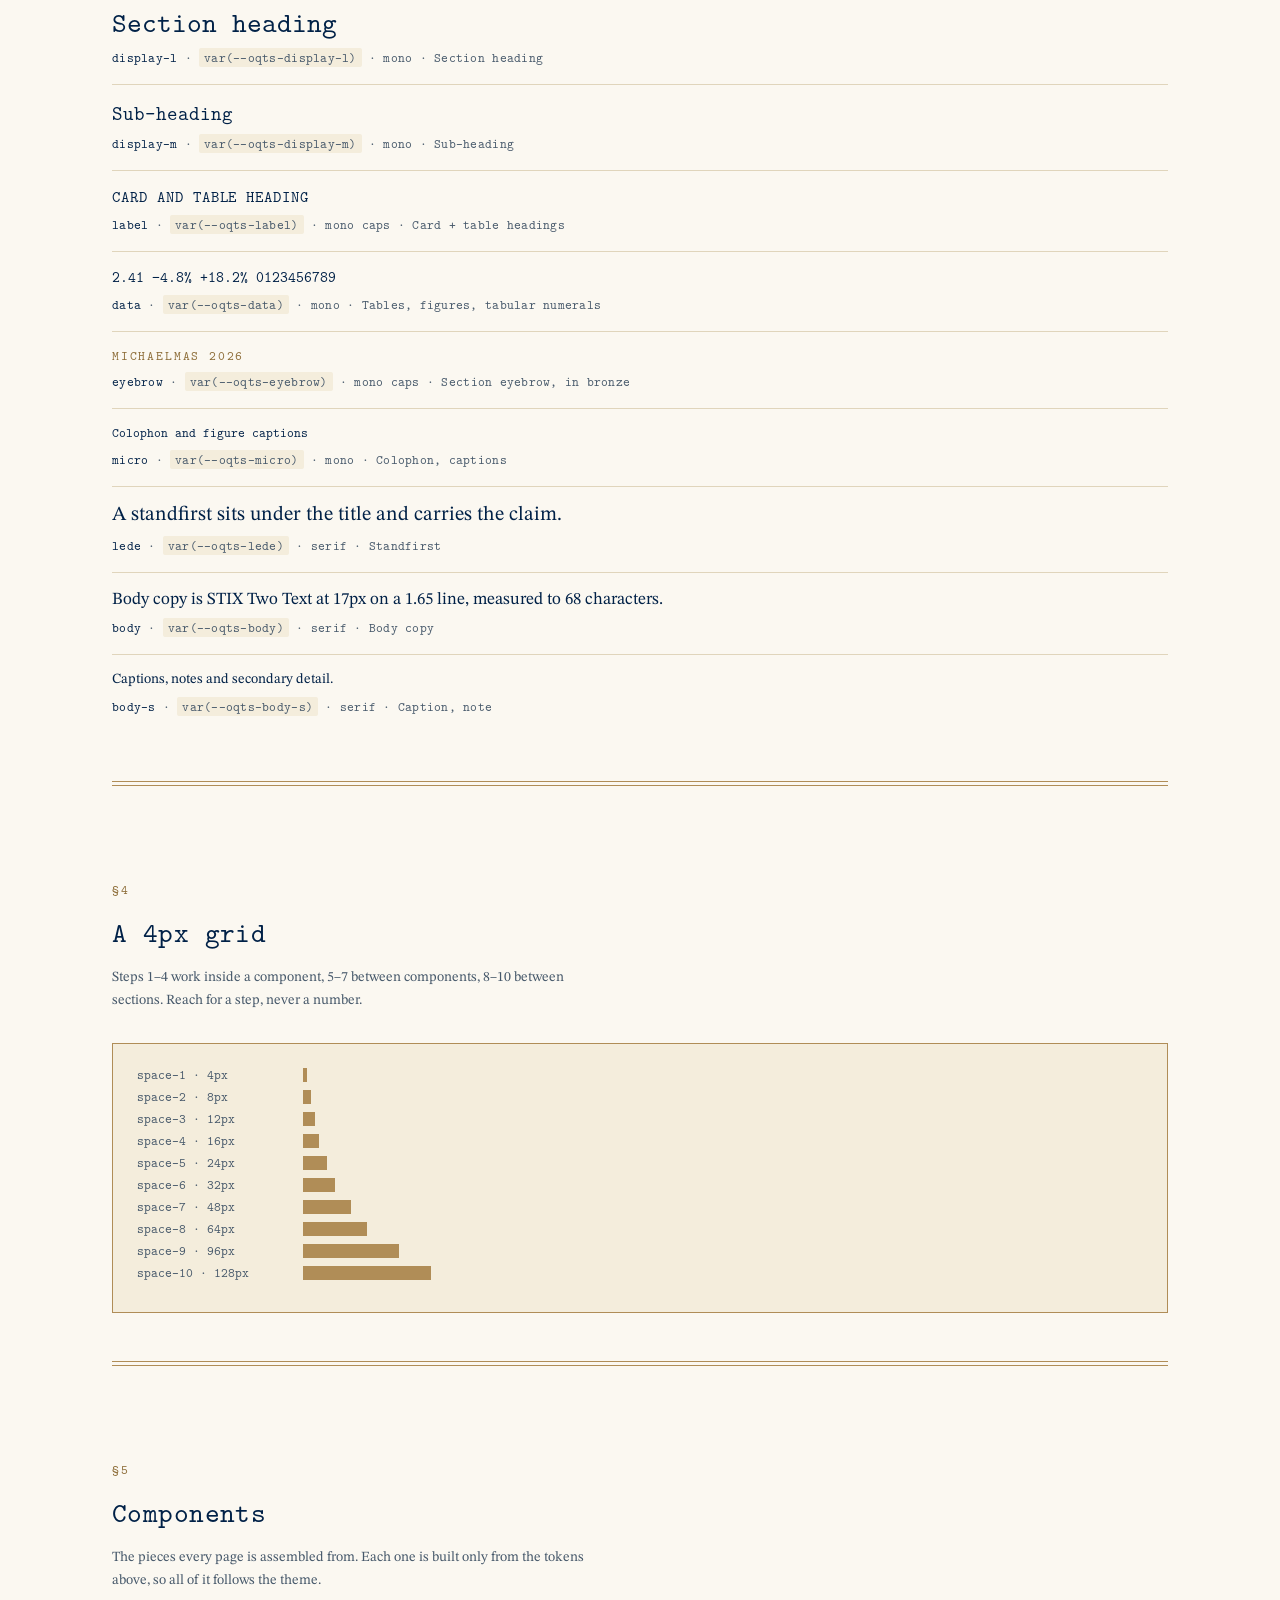
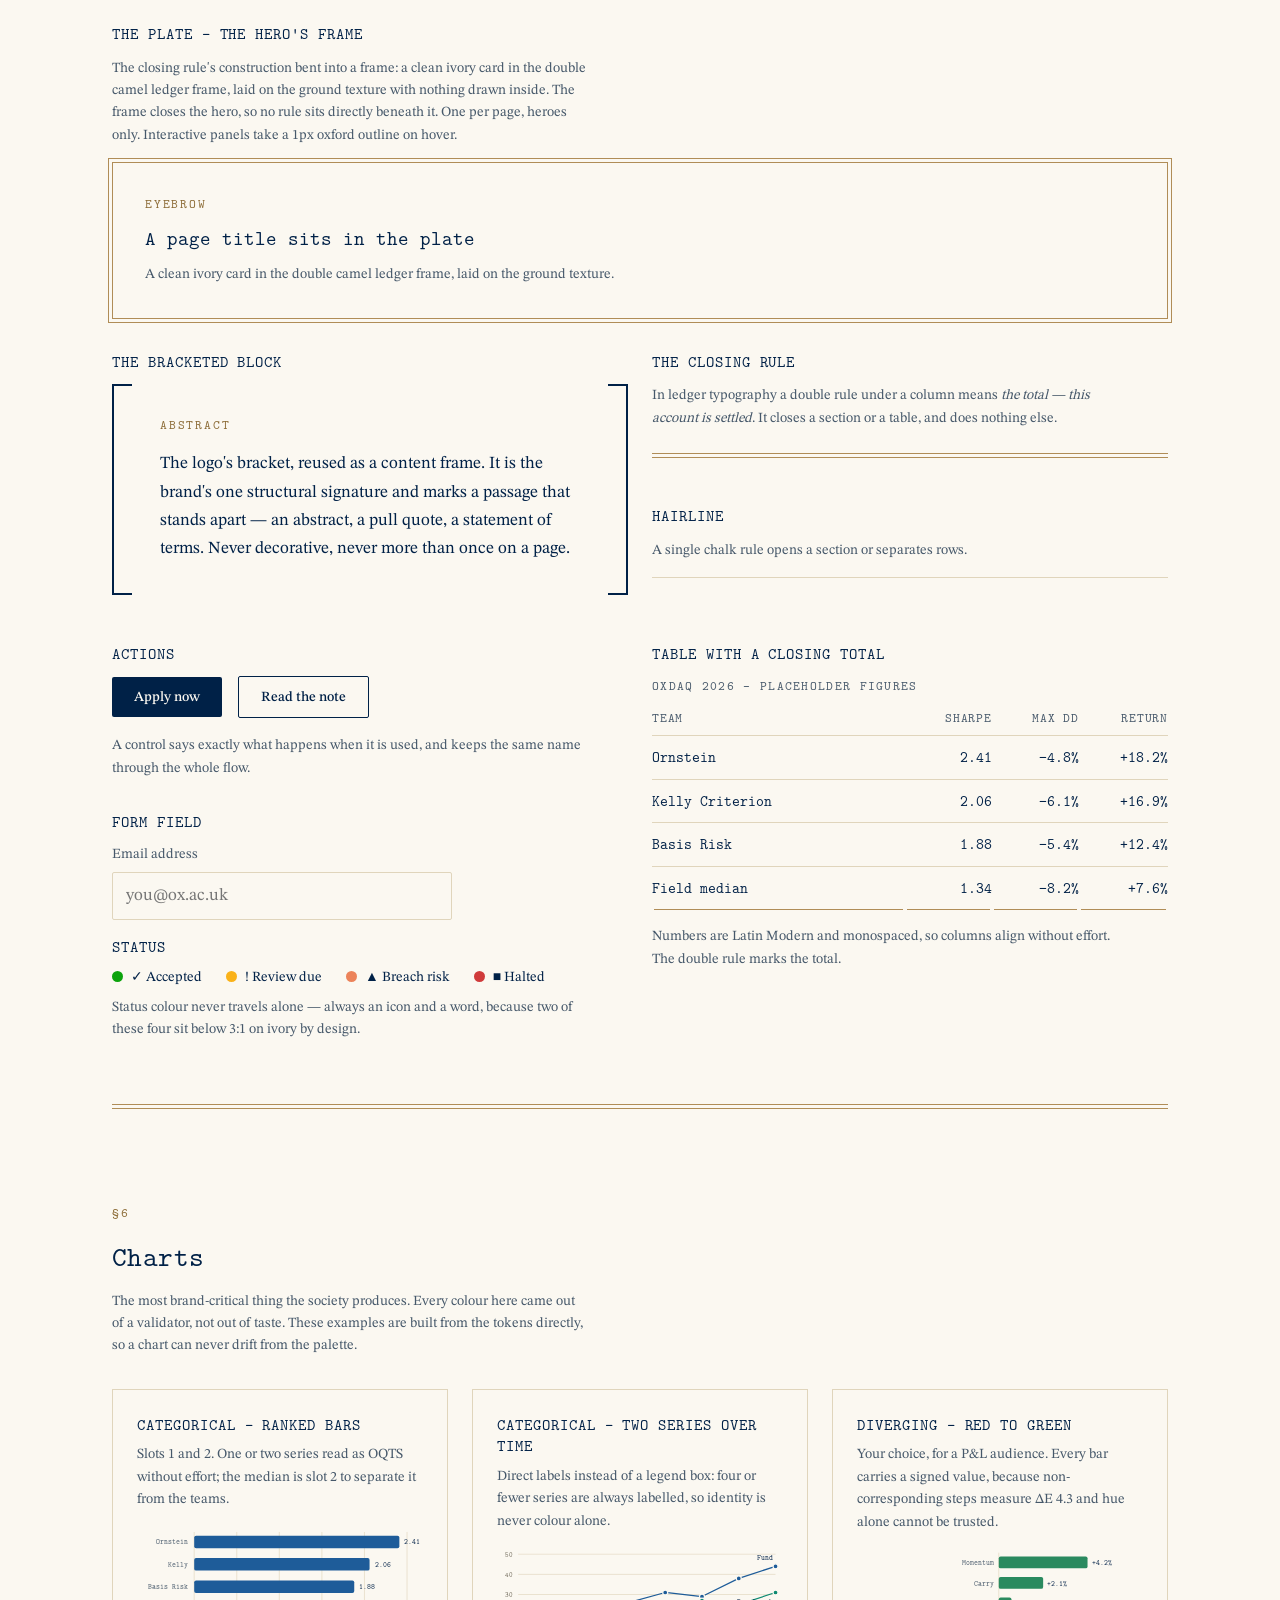
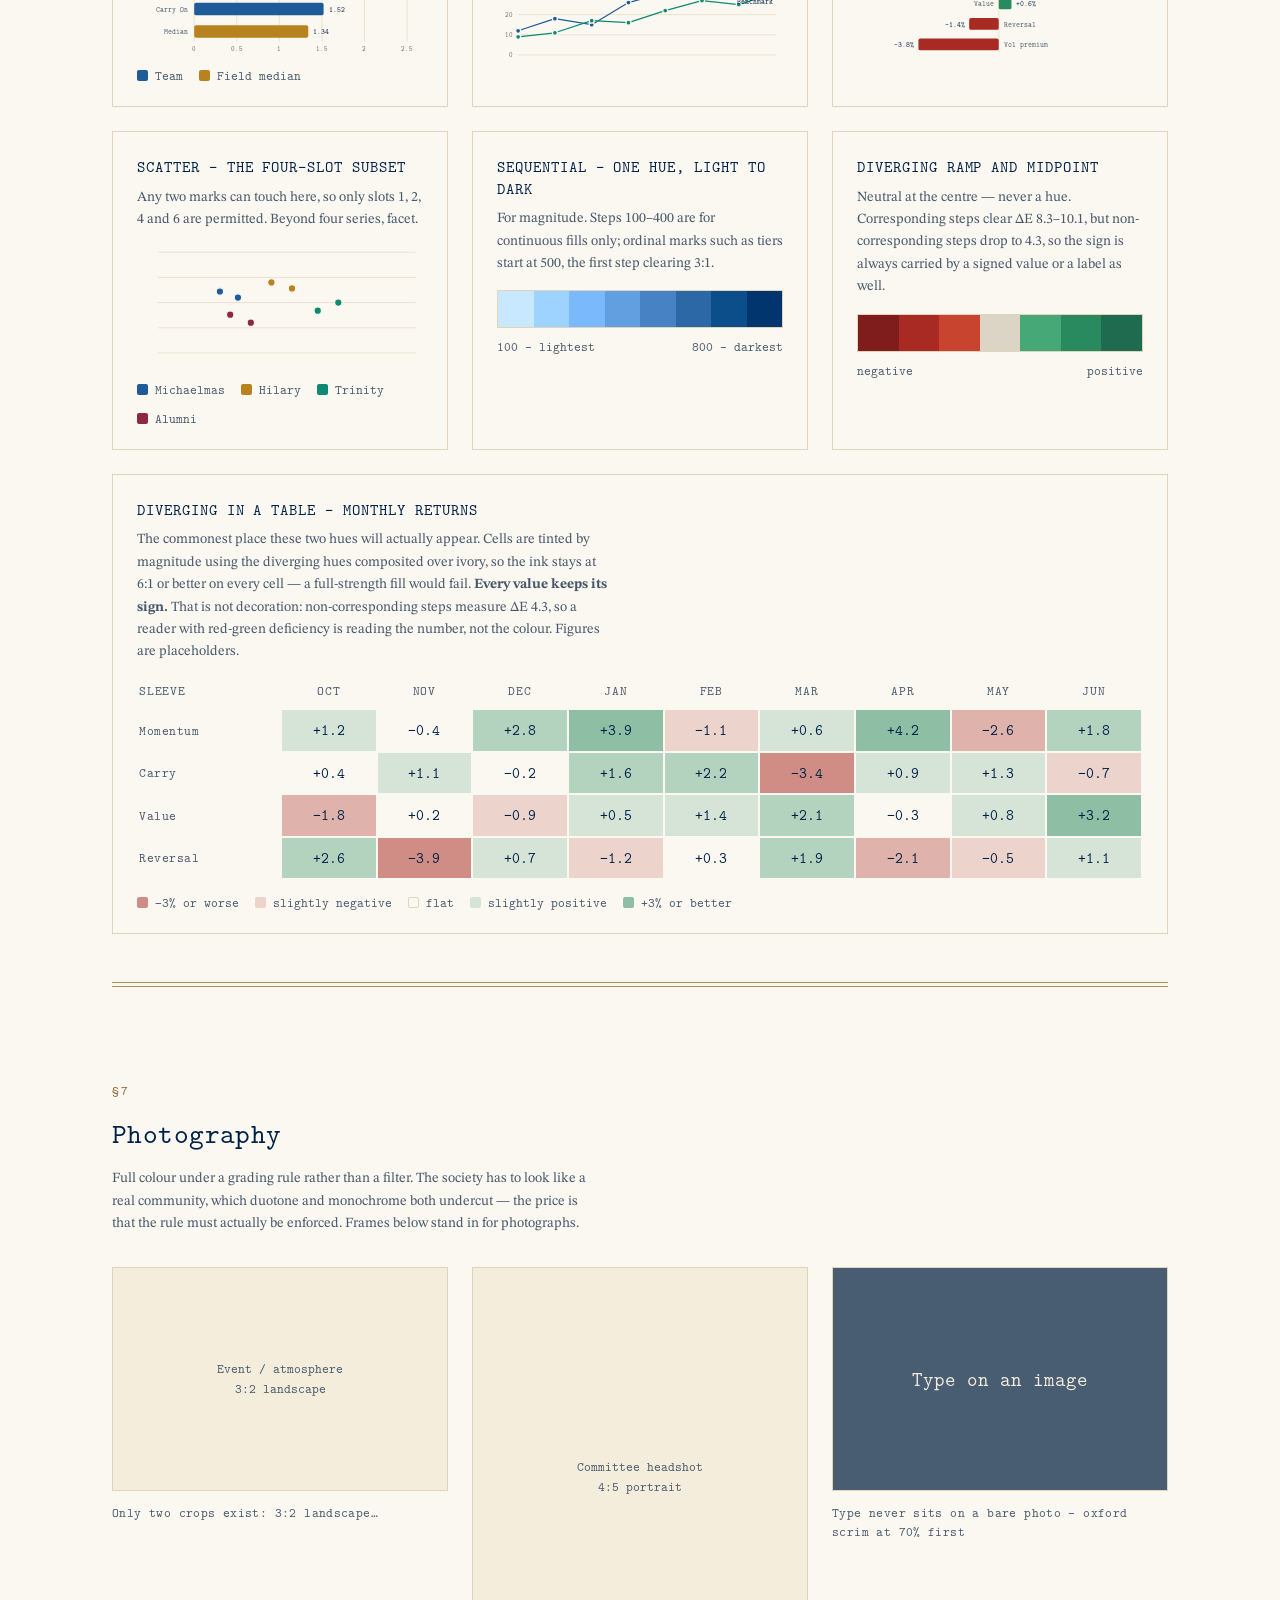
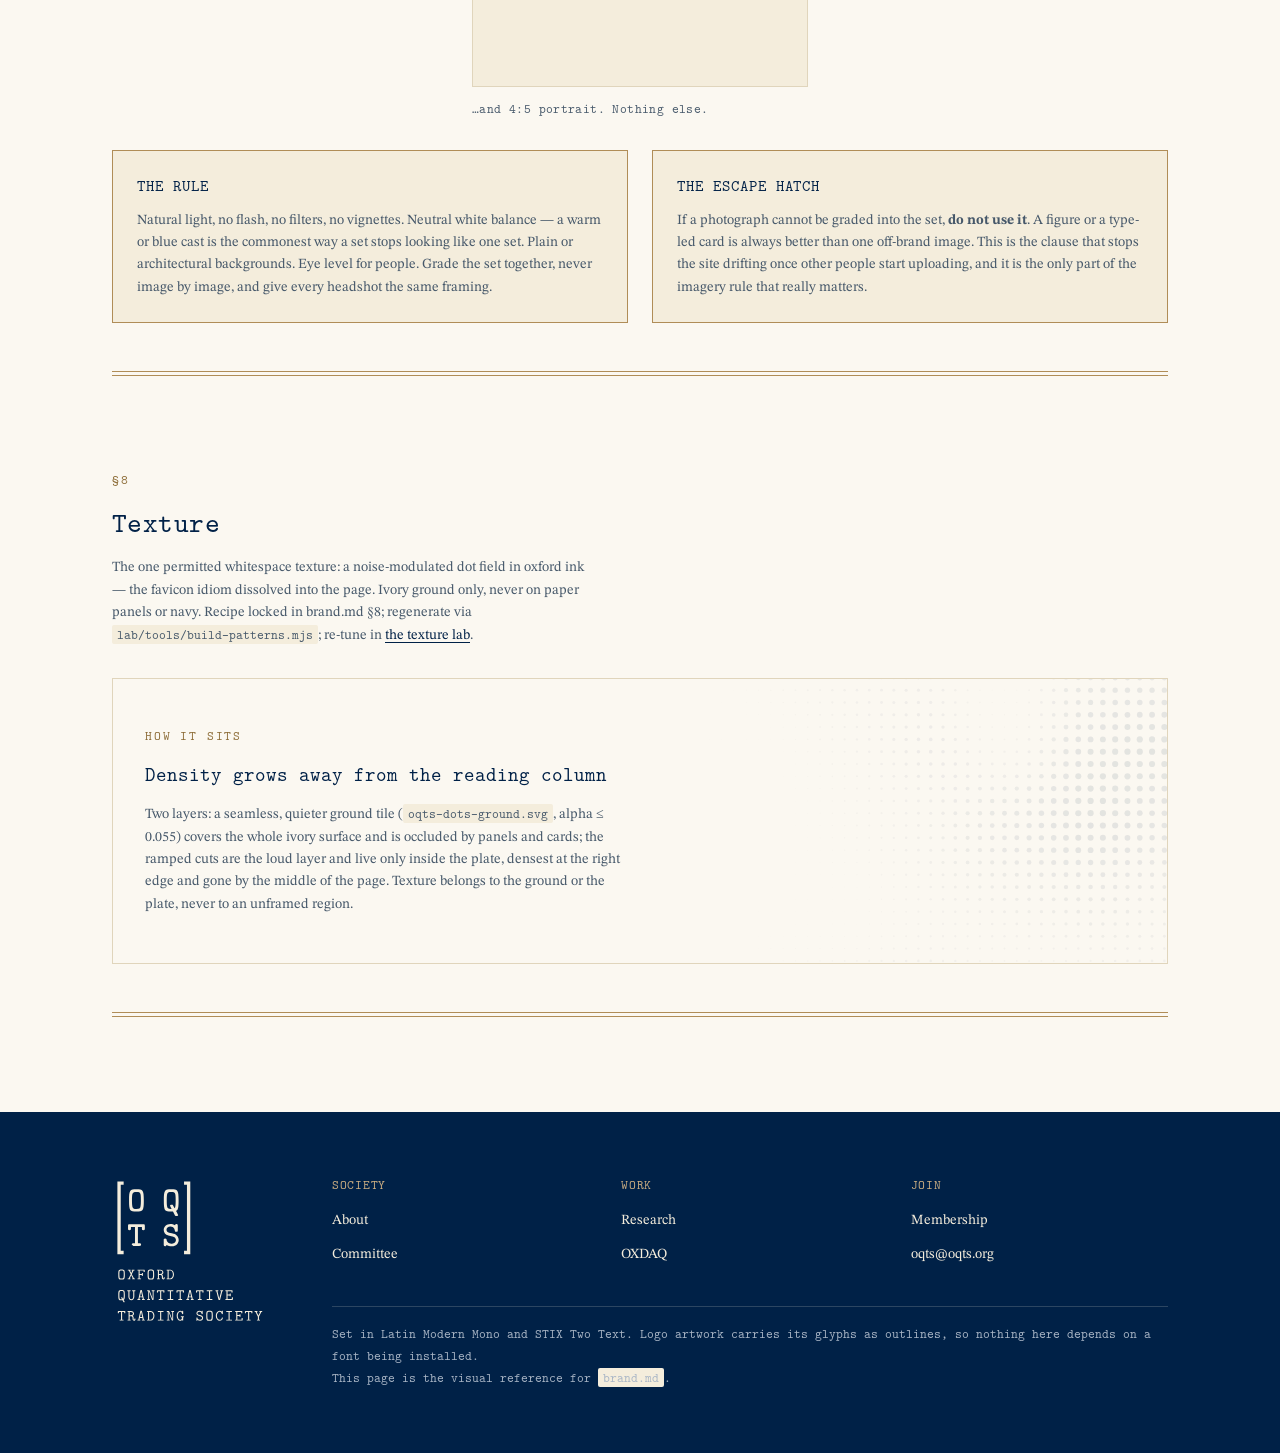
==== commit 88555568: "Paper cards are always framed: 1px camel border becomes a standing rule Every paper panel/card carri" ====
--- a/demo/index.html
+++ b/demo/index.html
@@ -74,7 +74,8 @@
 .grid{display:grid;gap:var(--oqts-space-5)}
 .g2{grid-template-columns:repeat(auto-fit,minmax(290px,1fr))}
 .g3{grid-template-columns:repeat(auto-fit,minmax(215px,1fr))}
-.panel{background:var(--oqts-surface-2);padding:var(--oqts-space-5);transition:box-shadow .15s ease}
+.panel{background:var(--oqts-surface-2);padding:var(--oqts-space-5);
+  border:1px solid var(--oqts-accent-rule);transition:box-shadow .15s ease}
 .panel:hover{box-shadow:0 0 0 1px var(--oqts-ink)}
 .plate{position:relative;border:1px solid var(--oqts-accent-rule);background:var(--oqts-ivory);box-shadow:0 0 0 3px var(--oqts-ivory),0 0 0 4px var(--oqts-accent-rule);padding:var(--oqts-space-6)}
 .plate .tex{position:absolute;inset:0;width:100%;height:100%;object-fit:cover;object-position:right;pointer-events:none}
--- a/assets/oqts.css
+++ b/assets/oqts.css
@@ -221,6 +221,3 @@
   --oqts-tier-bronze:#9C5F35;
 }
 
-/* Dark mode is selected, not flipped: its own steps from the same hues,
-   validated against the oxford surface. Declare under both scopes so an
-   explicit theme choice beats the OS setting either way. */
